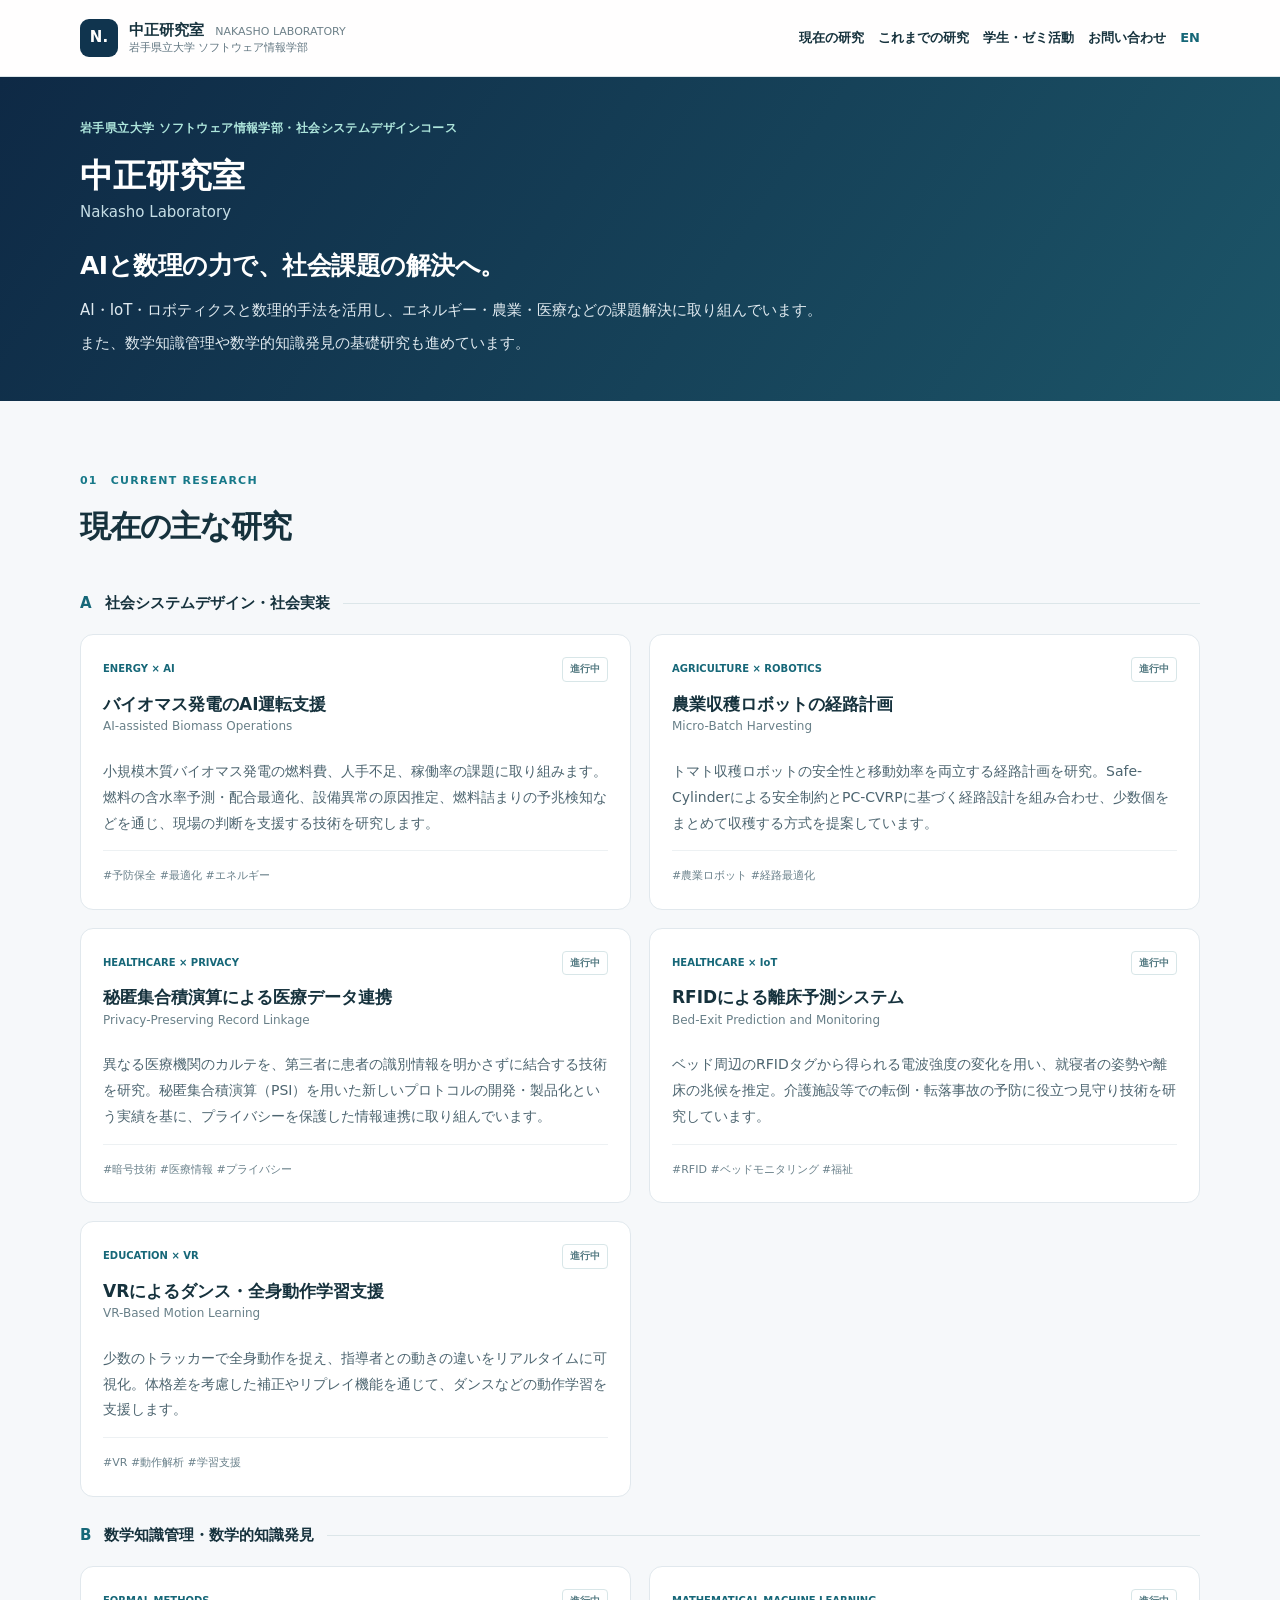
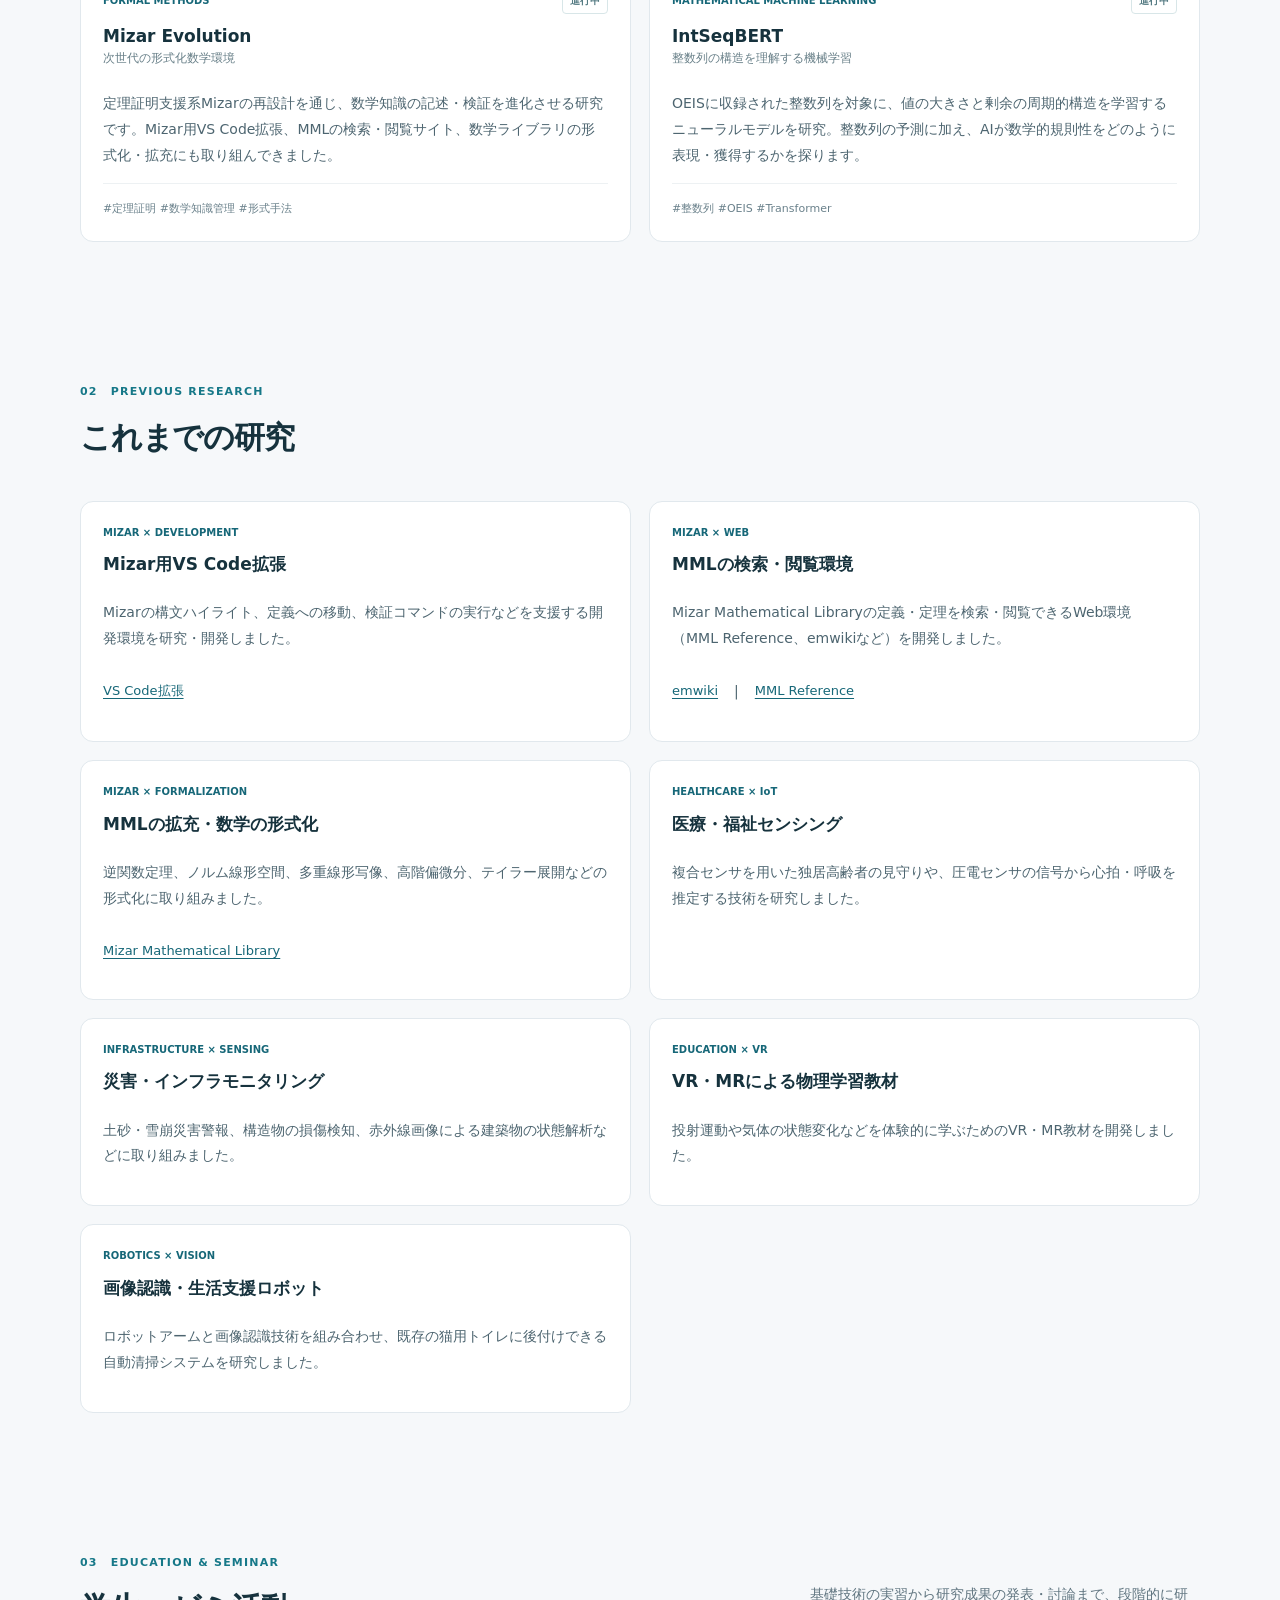
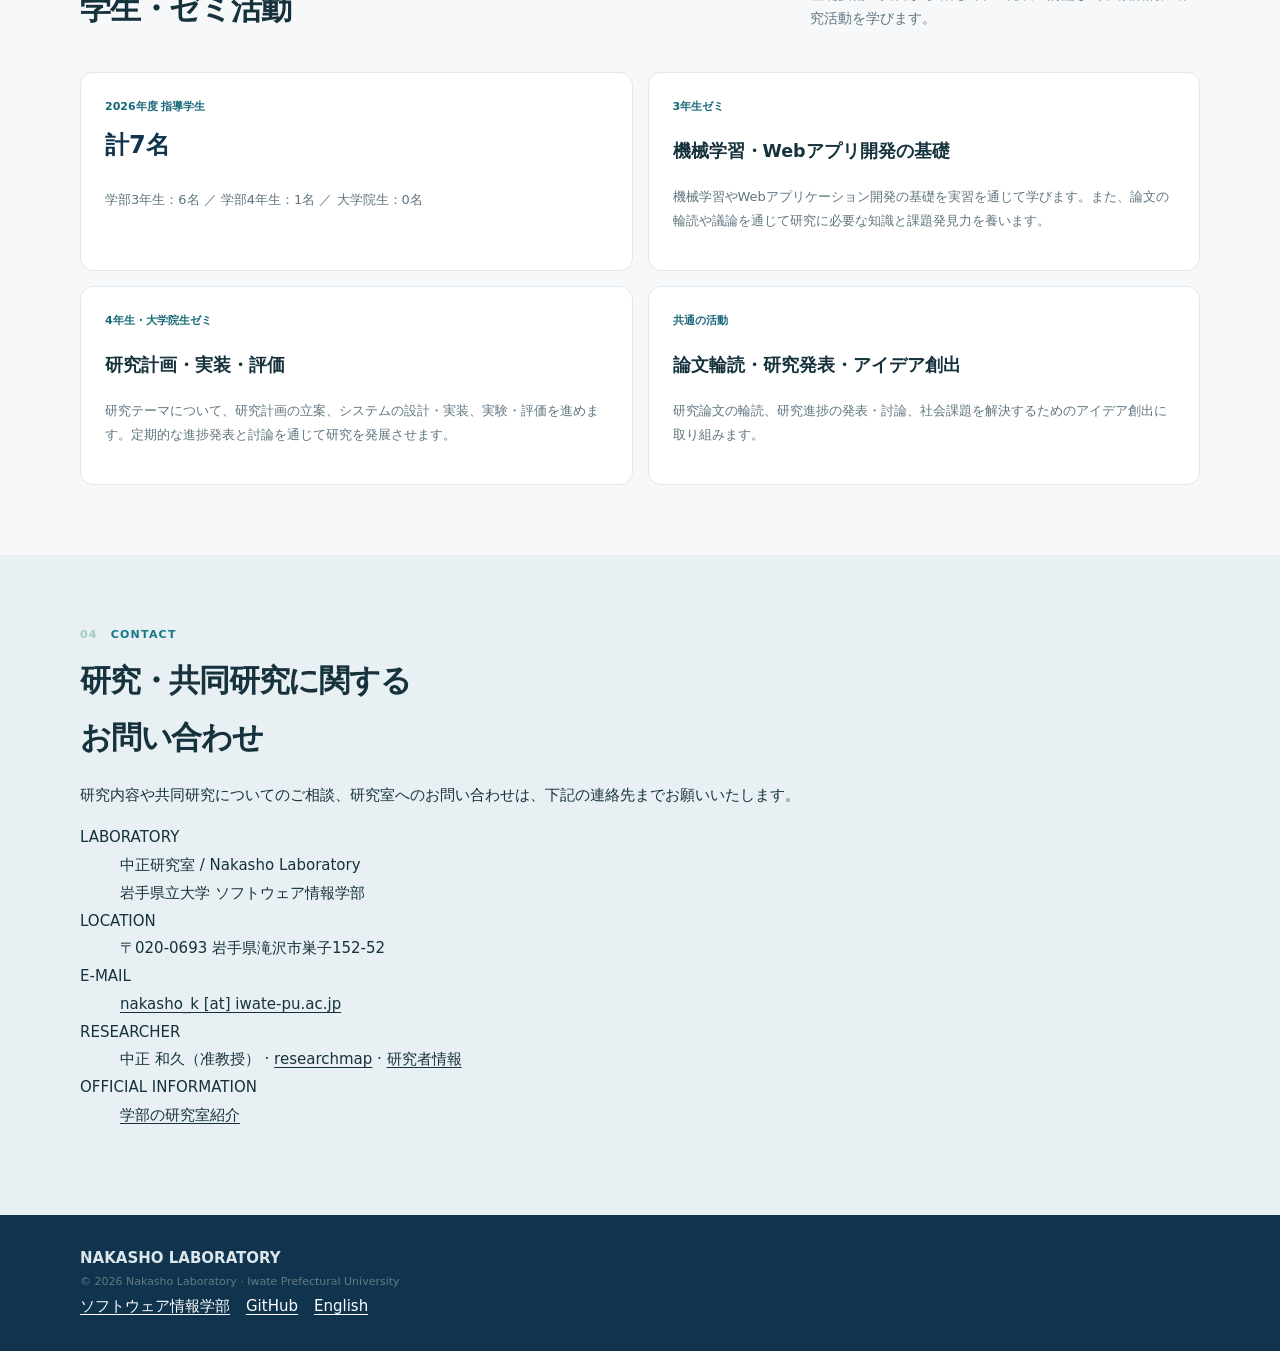
==== index.html @ d9ba516c "style: visibly separate emwiki and MML Reference links" ====
<!DOCTYPE html>

<html lang="ja">
<head>
<meta charset="utf-8"/>
<meta content="width=device-width, initial-scale=1" name="viewport"/>
<meta content="#173d3b" name="theme-color"/>
<meta content="中正研究室（岩手県立大学 社会システムデザインコース）。AI・IoT・ロボティクスと数理技術でエネルギー、農業、医療の社会課題に取り組み、数学知識管理・数学的知識発見も研究します。" name="description"/>
<title>中正研究室 | Nakasho Laboratory — 岩手県立大学</title>
<link href="assets/site.css" rel="stylesheet"/>
</head>
<body>
<a class="skip-link" href="#main">本文へ移動</a>
<header class="site-header">
<div class="container header-inner">
<a aria-label="中正研究室 トップページ" class="brand" href="#top">
<span class="brand-mark">N.</span>
<span class="brand-text"><strong>中正研究室 <span class="brand-en">NAKASHO LABORATORY</span></strong><small>岩手県立大学 ソフトウェア情報学部</small></span>
</a>
<nav aria-label="メインナビゲーション" class="nav"><a href="#research">現在の研究</a><a href="#history">これまでの研究</a><a href="#seminar">学生・ゼミ活動</a><a href="#contact">お問い合わせ</a><a class="lang" href="en/" lang="en">EN</a>
</nav>
<details class="mobile-menu">
<summary>メニュー ☰</summary>
<nav aria-label="モバイルナビゲーション" class="mobile-dropdown"><a href="#research">現在の研究</a><a href="#history">これまでの研究</a><a href="#seminar">学生・ゼミ活動</a><a href="#contact">お問い合わせ</a><a href="en/" lang="en">English</a></nav>
</details>
</div>
</header>
<main id="main">
<section aria-labelledby="hero-title" class="hero" id="top">
<div class="container hero-shell">
<div class="hero-copy">
<div class="kicker">岩手県立大学 ソフトウェア情報学部・社会システムデザインコース</div>
<h1 id="hero-title">中正研究室 <span class="hero-roman">Nakasho Laboratory</span></h1>
<h2 class="hero-mission">AIと数理の力で、社会課題の解決へ。</h2>
<p class="hero-lead"><span class="hero-sentence">AI・IoT・ロボティクスと数理的手法を活用し、エネルギー・農業・医療などの課題解決に取り組んでいます。</span><span class="hero-sentence">また、数学知識管理や数学的知識発見の基礎研究も進めています。</span></p>

</div>
</div>
<div class="hero-bottom"><div class="container hero-bottom-inner">
<div class="hero-bottom-item"><b>01</b><span>Energy &amp; Infrastructure</span></div>
<div class="hero-bottom-item"><b>02</b><span>Agriculture &amp; Robotics</span></div>
<div class="hero-bottom-item"><b>03</b><span>Healthcare &amp; Privacy</span></div>
</div></div>
</section>
<section aria-labelledby="research-title" class="section research-section" id="research">
<div class="container">
<div class="section-head"><div><div class="section-eyebrow"><span class="section-num">01</span> CURRENT RESEARCH</div><h2 class="section-title" id="research-title">現在の主な研究</h2></div></div>
<div class="research-group"><span class="label-prefix">A</span><strong>社会システムデザイン・社会実装</strong><span class="bar"></span></div><div class="project-grid is-applied"><article class="project-card"><div class="project-content"><div class="project-meta"><span class="project-tag">ENERGY × AI</span><span class="project-status">進行中</span></div><h3>バイオマス発電のAI運転支援<span class="en-title">AI-assisted Biomass Operations</span></h3><p>小規模木質バイオマス発電の燃料費、人手不足、稼働率の課題に取り組みます。燃料の含水率予測・配合最適化、設備異常の原因推定、燃料詰まりの予兆検知などを通じ、現場の判断を支援する技術を研究します。</p><div class="project-bottom"><span class="keywords">#予防保全 #最適化 #エネルギー</span></div></div></article><article class="project-card"><div class="project-content"><div class="project-meta"><span class="project-tag">AGRICULTURE × ROBOTICS</span><span class="project-status">進行中</span></div><h3>農業収穫ロボットの経路計画<span class="en-title">Micro-Batch Harvesting</span></h3><p>トマト収穫ロボットの安全性と移動効率を両立する経路計画を研究。Safe-Cylinderによる安全制約とPC-CVRPに基づく経路設計を組み合わせ、少数個をまとめて収穫する方式を提案しています。</p><div class="project-bottom"><span class="keywords">#農業ロボット #経路最適化</span></div></div></article><article class="project-card"><div class="project-content"><div class="project-meta"><span class="project-tag">HEALTHCARE × PRIVACY</span><span class="project-status">進行中</span></div><h3>秘匿集合積演算による医療データ連携<span class="en-title">Privacy-Preserving Record Linkage</span></h3><p>異なる医療機関のカルテを、第三者に患者の識別情報を明かさずに結合する技術を研究。秘匿集合積演算（PSI）を用いた新しいプロトコルの開発・製品化という実績を基に、プライバシーを保護した情報連携に取り組んでいます。</p><div class="project-bottom"><span class="keywords">#暗号技術 #医療情報 #プライバシー</span></div></div></article><article class="project-card"><div class="project-content"><div class="project-meta"><span class="project-tag">HEALTHCARE × IoT</span><span class="project-status">進行中</span></div><h3>RFIDによる離床予測システム<span class="en-title">Bed-Exit Prediction and Monitoring</span></h3><p>ベッド周辺のRFIDタグから得られる電波強度の変化を用い、就寝者の姿勢や離床の兆候を推定。介護施設等での転倒・転落事故の予防に役立つ見守り技術を研究しています。</p><div class="project-bottom"><span class="keywords">#RFID #ベッドモニタリング #福祉</span></div></div></article><article class="project-card"><div class="project-content"><div class="project-meta"><span class="project-tag">EDUCATION × VR</span><span class="project-status">進行中</span></div><h3>VRによるダンス・全身動作学習支援<span class="en-title">VR-Based Motion Learning</span></h3><p>少数のトラッカーで全身動作を捉え、指導者との動きの違いをリアルタイムに可視化。体格差を考慮した補正やリプレイ機能を通じて、ダンスなどの動作学習を支援します。</p><div class="project-bottom"><span class="keywords">#VR #動作解析 #学習支援</span></div></div></article></div><div class="research-group"><span class="label-prefix">B</span><strong>数学知識管理・数学的知識発見</strong><span class="bar"></span></div><div class="project-grid"><article class="project-card"><div class="project-content"><div class="project-meta"><span class="project-tag">FORMAL METHODS</span><span class="project-status">進行中</span></div><h3>Mizar Evolution<span class="en-title">次世代の形式化数学環境</span></h3><p>定理証明支援系Mizarの再設計を通じ、数学知識の記述・検証を進化させる研究です。Mizar用VS Code拡張、MMLの検索・閲覧サイト、数学ライブラリの形式化・拡充にも取り組んできました。</p><div class="project-bottom"><span class="keywords">#定理証明 #数学知識管理 #形式手法</span></div></div></article><article class="project-card"><div class="project-content"><div class="project-meta"><span class="project-tag">MATHEMATICAL MACHINE LEARNING</span><span class="project-status">進行中</span></div><h3>IntSeqBERT<span class="en-title">整数列の構造を理解する機械学習</span></h3><p>OEISに収録された整数列を対象に、値の大きさと剰余の周期的構造を学習するニューラルモデルを研究。整数列の予測に加え、AIが数学的規則性をどのように表現・獲得するかを探ります。</p><div class="project-bottom"><span class="keywords">#整数列 #OEIS #Transformer</span></div></div></article></div></div>
</section>
<section aria-labelledby="history-title" class="section" id="history">
<div class="container">
<div class="section-head"><div><div class="section-eyebrow"><span class="section-num">02</span> PREVIOUS RESEARCH</div><h2 class="section-title" id="history-title">これまでの研究</h2></div></div>
<div class="project-grid"><article class="project-card"><div class="project-content"><div class="project-meta"><span class="project-tag">MIZAR × DEVELOPMENT</span></div><h3>Mizar用VS Code拡張</h3><p>Mizarの構文ハイライト、定義への移動、検証コマンドの実行などを支援する開発環境を研究・開発しました。</p><p class="project-resources"><a href="https://marketplace.visualstudio.com/items?itemName=fpsbpkm.mizar-extension" target="_blank" rel="noopener noreferrer">VS Code拡張</a></p></div></article>
<article class="project-card"><div class="project-content"><div class="project-meta"><span class="project-tag">MIZAR × WEB</span></div><h3>MMLの検索・閲覧環境</h3><p>Mizar Mathematical Libraryの定義・定理を検索・閲覧できるWeb環境（MML Reference、emwikiなど）を開発しました。</p><p class="project-resources"><a href="https://em1.cs.shinshu-u.ac.jp/emwiki/release/" target="_blank" rel="noopener noreferrer">emwiki</a><span class="resource-separator" aria-hidden="true">|</span><a href="https://mimosa-project.github.io/mmlreference/current/" target="_blank" rel="noopener noreferrer">MML Reference</a></p></div></article>
<article class="project-card"><div class="project-content"><div class="project-meta"><span class="project-tag">MIZAR × FORMALIZATION</span></div><h3>MMLの拡充・数学の形式化</h3><p>逆関数定理、ノルム線形空間、多重線形写像、高階偏微分、テイラー展開などの形式化に取り組みました。</p><p class="project-resources"><a href="https://mizar.uwb.edu.pl/library/" target="_blank" rel="noopener noreferrer">Mizar Mathematical Library</a></p></div></article>
<article class="project-card"><div class="project-content"><div class="project-meta"><span class="project-tag">HEALTHCARE × IoT</span></div><h3>医療・福祉センシング</h3><p>複合センサを用いた独居高齢者の見守りや、圧電センサの信号から心拍・呼吸を推定する技術を研究しました。</p></div></article>
<article class="project-card"><div class="project-content"><div class="project-meta"><span class="project-tag">INFRASTRUCTURE × SENSING</span></div><h3>災害・インフラモニタリング</h3><p>土砂・雪崩災害警報、構造物の損傷検知、赤外線画像による建築物の状態解析などに取り組みました。</p></div></article>
<article class="project-card"><div class="project-content"><div class="project-meta"><span class="project-tag">EDUCATION × VR</span></div><h3>VR・MRによる物理学習教材</h3><p>投射運動や気体の状態変化などを体験的に学ぶためのVR・MR教材を開発しました。</p></div></article>
<article class="project-card"><div class="project-content"><div class="project-meta"><span class="project-tag">ROBOTICS × VISION</span></div><h3>画像認識・生活支援ロボット</h3><p>ロボットアームと画像認識技術を組み合わせ、既存の猫用トイレに後付けできる自動清掃システムを研究しました。</p></div></article></div>
</div></section>
<section aria-labelledby="seminar-title" class="section" id="seminar"><div class="container"><div class="section-head"><div><div class="section-eyebrow"><span class="section-num">03</span> EDUCATION &amp; SEMINAR</div><h2 class="section-title" id="seminar-title">学生・ゼミ活動</h2></div><p class="section-desc">基礎技術の実習から研究成果の発表・討論まで、段階的に研究活動を学びます。</p></div><div class="outcome-grid"><div class="outcome-card"><div class="outcome-label">2026年度 指導学生</div><div class="outcome-value outcome-text">計7名</div><p>学部3年生：6名 ／ 学部4年生：1名 ／ 大学院生：0名</p></div><div class="outcome-card"><div class="outcome-label">3年生ゼミ</div><h3>機械学習・Webアプリ開発の基礎</h3><p>機械学習やWebアプリケーション開発の基礎を実習を通じて学びます。また、論文の輪読や議論を通じて研究に必要な知識と課題発見力を養います。</p></div><div class="outcome-card"><div class="outcome-label">4年生・大学院生ゼミ</div><h3>研究計画・実装・評価</h3><p>研究テーマについて、研究計画の立案、システムの設計・実装、実験・評価を進めます。定期的な進捗発表と討論を通じて研究を発展させます。</p></div><div class="outcome-card"><div class="outcome-label">共通の活動</div><h3>論文輪読・研究発表・アイデア創出</h3><p>研究論文の輪読、研究進捗の発表・討論、社会課題を解決するためのアイデア創出に取り組みます。</p></div></div></div></section>
<section aria-labelledby="contact-title" class="section contact" id="contact">
<div class="container contact-inner"><div><div class="section-eyebrow"><span class="section-num" style="color:#a1cebc">04</span> CONTACT</div><h2 class="section-title" id="contact-title">研究・共同研究に関する<br/>お問い合わせ</h2><p>研究内容や共同研究についてのご相談、研究室へのお問い合わせは、下記の連絡先までお願いいたします。</p></div>
<dl class="contact-info"><dt>LABORATORY</dt><dd>中正研究室 / Nakasho Laboratory<br/>岩手県立大学 ソフトウェア情報学部</dd><dt>LOCATION</dt><dd>〒020-0693 岩手県滝沢市巣子152-52</dd><dt>E-MAIL</dt><dd><a href="mailto:nakasho_k@iwate-pu.ac.jp">nakasho_k [at] iwate-pu.ac.jp</a></dd><dt>RESEARCHER</dt><dd>中正 和久（准教授） · <a href="https://researchmap.jp/kazuhisa.nakasho" rel="noopener noreferrer" target="_blank">researchmap</a> · <a href="https://souran.iwate-pu.ac.jp/html/200000623_ja.html" rel="noopener noreferrer" target="_blank">研究者情報</a></dd><dt>OFFICIAL INFORMATION</dt><dd><a href="https://www.soft.iwate-pu.ac.jp/labo/%E4%B8%AD%E6%AD%A3%E7%A0%94%E7%A9%B6%E5%AE%A4%E3%80%80%E4%B8%AD%E6%AD%A3-%E5%92%8C%E4%B9%85%E3%80%80%E3%81%AA%E3%81%8B%E3%81%97%E3%82%87%E3%81%86%E3%80%80%E3%81%8B%E3%81%9A%E3%81%B2%E3%81%95/" rel="noopener noreferrer" target="_blank">学部の研究室紹介</a></dd></dl>
</div>
</section>
</main>
<footer><div class="container footer-inner"><div><div class="footer-brand">NAKASHO LABORATORY</div><div class="footer-note">© 2026 Nakasho Laboratory · Iwate Prefectural University</div></div><div class="footer-links"><a href="https://www.soft.iwate-pu.ac.jp/" rel="noopener noreferrer" target="_blank">ソフトウェア情報学部</a><a href="https://github.com/aabaa" rel="noopener noreferrer" target="_blank">GitHub</a><a href="en/" lang="en">English</a></div></div></footer>
</body>
</html>
---- assets/site.css ----
@charset "UTF-8";
:root{--ink:#16323d;--muted:#607580;--teal:#166778;--deep:#10344e;--line:#dce6e9;--paper:#f6f8fa;--white:#fff}*{box-sizing:border-box}html{scroll-behavior:smooth;scroll-padding-top:82px}body{margin:0;color:var(--ink);background:var(--paper);font:15px/1.85 system-ui,-apple-system,"Noto Sans JP","Hiragino Kaku Gothic ProN",sans-serif}a{color:inherit;text-decoration:none}a:hover{color:var(--teal)}a:focus-visible,summary:focus-visible{outline:3px solid #2db7ad;outline-offset:3px}.container{width:min(1120px,calc(100% - 40px));margin:auto}.skip-link{position:absolute;top:-90px;background:white;padding:10px;z-index:20}.skip-link:focus{top:0}.site-header{position:sticky;top:0;z-index:5;background:#fffefef5;border-bottom:1px solid var(--line);backdrop-filter:blur(12px)}.header-inner{min-height:76px;display:flex;align-items:center;justify-content:space-between;gap:20px}.brand{display:flex;gap:11px;align-items:center}.brand-mark{display:grid;place-items:center;width:38px;height:38px;background:var(--deep);border-radius:9px;color:white;font-weight:800}.brand-text strong{display:block;font-size:13px;letter-spacing:.07em}.brand-text small{display:block;font-size:10px;color:var(--muted)}.nav{display:flex;gap:15px;flex-wrap:wrap;font-size:12px;font-weight:650}.nav .lang{color:var(--teal)}.mobile-menu{display:none}.hero{background:linear-gradient(125deg,#0e2945,#1c5568);color:#fff}.hero-shell{display:grid;grid-template-columns:1.15fr 1fr;gap:35px;align-items:center;min-height:480px;padding-top:45px;padding-bottom:42px}.kicker{letter-spacing:.16em;text-transform:uppercase;color:#9de4d3;font-size:11px;font-weight:700}.hero h1{font-size:clamp(32px,4.5vw,58px);line-height:1.4;letter-spacing:-.045em;margin:20px 0}.hero h1 em{font-style:normal;color:#b2e7e2}.hero-lead{color:#e0eaf0;font-size:15px;max-width:620px}.hero-actions{display:flex;flex-wrap:wrap;gap:12px;margin:27px 0}.btn{padding:11px 17px;border-radius:8px;font-weight:700;font-size:12px}.btn.primary{background:white;color:#123e52}.btn.secondary{border:1px solid #9cb4c5;color:white}.hero-note{font-size:12px;color:#b8cbd5}.hero-art img{width:100%;height:auto;max-height:330px;object-fit:contain}.hero-art-caption{text-align:center;font-size:10px;letter-spacing:.17em;color:#bad4d6}.hero-bottom{border-top:1px solid #ffffff2d}.hero-bottom-inner{display:flex;gap:25px;flex-wrap:wrap;padding:17px 0}.hero-bottom-item{display:flex;gap:9px;font-size:11px;color:#e0e8eb}.hero-bottom-item b{color:#99e4d6}.section{padding:70px 0}.section-head{display:flex;justify-content:space-between;gap:24px;align-items:end;margin-bottom:27px}.section-eyebrow,.achievement-eyebrow{font-size:11px;font-weight:700;color:#167888;letter-spacing:.11em}.section-num{margin-right:8px}.section-title{font-size:clamp(25px,3vw,36px);letter-spacing:-.04em;margin:7px 0}.section-desc{font-size:13px;color:var(--muted);max-width:390px}.research-group{display:flex;align-items:center;gap:13px;margin:25px 0 17px}.research-group .label-prefix{color:var(--teal);font-weight:800}.research-group .bar{height:1px;background:var(--line);flex:1}.project-grid{display:grid;grid-template-columns:repeat(2,minmax(0,1fr));gap:18px}.project-card,.prior-card,.outcome-card,.mizar-output-card,.pub,.profile{background:#fff;border:1px solid #e1e8ed;border-radius:13px;overflow:hidden}.project-art{background:#e9f2f2;min-height:165px;display:grid;place-items:center}.project-art img{width:100%;height:178px;object-fit:cover}.project-content{padding:20px}.project-meta{display:flex;gap:10px;align-items:center;justify-content:space-between;font-size:10px;font-weight:800;color:var(--teal)}.project-status{color:#557b83;border:1px solid #d8e6e8;padding:2px 7px;border-radius:4px}.project-card h3{font-size:18px;margin:9px 0}.en-title{display:block;color:#698089;font-size:11px;font-weight:500}.project-card p{font-size:13px;color:#4d6570}.project-bottom{display:flex;justify-content:space-between;flex-wrap:wrap;gap:12px;align-items:center;border-top:1px solid #edf1f3;padding-top:15px;margin-top:18px}.keywords{font-size:11px;color:#6a818b}.project-link{color:var(--teal);font-size:11px;font-weight:750}.results{background:#ecf2f4}.outcome-grid,.mizar-output-grid,.prior-grid{display:grid;grid-template-columns:repeat(2,minmax(0,1fr));gap:15px}.outcome-card{padding:24px}.outcome-label,.mizar-output-index{font-size:11px;color:var(--teal);font-weight:750}.outcome-value{font-size:50px;font-weight:800;color:var(--deep);line-height:1.4}.outcome-value span{font-size:26px}.outcome-value.outcome-text{font-size:24px;padding:12px 0}.outcome-card p{color:var(--muted);font-size:13px}.mizar-achievements{margin-top:30px}.achievement-head h3{font-size:23px;margin:8px 0}.achievement-head p{font-size:13px;color:var(--muted)}.mizar-output-card{padding:20px}.mizar-output-card h4{margin:8px 0;font-size:16px}.mizar-output-card p{font-size:13px;color:var(--muted)}.mizar-output-links{display:flex;gap:14px;font-size:12px;color:var(--teal);flex-wrap:wrap}.pub-list{display:grid;gap:8px;margin-top:25px}.pub{padding:14px 19px;display:flex;gap:14px;align-items:center}.pub-year{font-size:12px;color:var(--teal);font-weight:800}.pub-title{font-size:13px;font-weight:700}.pub-venue{font-size:12px;color:var(--muted)}.pub-arrow{margin-left:auto}.prior-grid{grid-template-columns:repeat(3,minmax(0,1fr))}.prior-card{padding:20px}.prior-card h3{margin:6px 0;font-size:15px}.prior-card p{font-size:12px;color:var(--muted)}.profile{padding:23px}.profile-role{color:var(--teal);font-size:12px}.profile-symbol{font-size:32px}.profile-links{display:flex;flex-wrap:wrap;gap:14px;color:var(--teal);font-size:12px}.contact{background:#e8f0f3}.footer-brand{font-weight:800}.footer-links{display:flex;gap:16px;flex-wrap:wrap}.footer-note{color:#647981;font-size:11px}.inline-note{font-size:12px;color:var(--muted)}footer{background:var(--deep);color:#dbe7ec;padding:30px 0}footer a{color:#fff}
@media(max-width:900px){.nav{display:none}.mobile-menu{display:block;position:relative}.mobile-menu summary{cursor:pointer;font-size:13px}.mobile-dropdown{position:absolute;right:0;top:31px;background:white;color:var(--ink);border:1px solid var(--line);border-radius:10px;padding:15px;width:min(300px,85vw);box-shadow:0 12px 30px #0b273522}.mobile-dropdown a{display:block;padding:7px}.hero-shell{grid-template-columns:1fr}.hero-art{display:none}.section-head{display:block}.section-desc{max-width:none}.prior-grid{grid-template-columns:repeat(2,minmax(0,1fr))}}
@media(max-width:600px){.container{width:min(100% - 30px,1120px)}.hero-shell{min-height:0;padding-top:42px;padding-bottom:42px}.hero h1{font-size:31px}.hero-lead{font-size:13px}.hero-bottom-inner{gap:10px}.hero-bottom-item{font-size:10px}.section{padding:42px 0}.project-grid,.outcome-grid,.mizar-output-grid,.prior-grid{grid-template-columns:1fr}.project-art img{height:155px}.project-content{padding:17px}.outcome-value{font-size:39px}.pub{flex-wrap:wrap}}

/* Deliberately restrained, text-first design. No decorative project illustrations. */
.hero-shell{grid-template-columns:minmax(0,1fr);min-height:350px;max-width:1120px}.hero-copy{max-width:760px}.project-card{display:flex;flex-direction:column}.project-content{height:100%;display:flex;flex-direction:column}.project-bottom{margin-top:auto}.project-art,.hero-art{display:none!important}

/* Lab identity first, restrained title design inspired by peer lab sites. */
.brand-en{font-size:10px;font-weight:500;letter-spacing:.02em;color:#6d8089;margin-left:7px}.hero h1{font-size:clamp(38px,5vw,64px);line-height:1.25;margin:20px 0 14px}.hero-roman{display:block;font-size:clamp(15px,1.7vw,22px);letter-spacing:.02em;font-weight:450;color:#c6dee6;margin-top:8px}.hero-mission{font-size:clamp(19px,2.35vw,29px);line-height:1.5;font-weight:650;margin:22px 0 12px;color:#fff}.hero-lead{margin-top:10px}.hero-note{margin-top:24px}.hero-shell{min-height:360px;padding-top:58px;padding-bottom:55px}@media(max-width:600px){.brand-en{display:block;margin-left:0;font-size:9px}.hero h1{font-size:38px}.hero-mission{font-size:21px}.hero-shell{padding-top:42px;padding-bottom:40px}}

/* Typography normalization — desktop and mobile, October 2026. */
.brand-text strong{font-size:15px;letter-spacing:0;line-height:1.35}.brand-text small{font-size:11px;line-height:1.45}.brand-en{font-size:11px;font-weight:450;letter-spacing:0;margin-left:6px}.brand-mark{flex-shrink:0}.nav{font-size:13px;gap:clamp(10px,1.1vw,17px)}
.hero-shell{display:block;min-height:0;padding-top:clamp(43px,5vw,67px);padding-bottom:clamp(42px,5vw,65px)}.hero-copy{max-width:850px}.kicker{font-size:12px;line-height:1.6;letter-spacing:.035em;text-transform:none}.hero h1{font-size:clamp(36px,3.7vw,48px);font-weight:750;line-height:1.3;letter-spacing:-.025em;margin:21px 0 0}.hero-roman{font-size:clamp(17px,1.7vw,20px);font-weight:450;margin-top:3px;letter-spacing:0;line-height:1.4}.hero-mission{font-size:clamp(21px,2.1vw,26px);font-weight:650;line-height:1.55;letter-spacing:-.02em;margin:28px 0 11px;text-wrap:pretty}.hero-lead{font-size:15px;line-height:1.95;max-width:43em;margin:0;overflow-wrap:normal;line-break:strict;word-break:normal}.hero-note{font-size:12px;margin-top:17px}.hero-bottom-item{font-size:12px}
.section-title{font-size:clamp(25px,2.65vw,31px)}.project-card h3{font-size:17px;line-height:1.55}.project-card p{font-size:14px;line-height:1.85}.en-title{font-size:12px}.section-desc{font-size:14px;line-height:1.75}.project-content{padding:22px}
@media(max-width:1000px){.nav{display:none}.mobile-menu{display:block;position:relative}.mobile-dropdown{position:absolute;right:0;top:31px;background:white;color:var(--ink);border:1px solid var(--line);border-radius:10px;padding:15px;width:min(300px,85vw);box-shadow:0 12px 30px #0b273522}.mobile-dropdown a{display:block;padding:7px}}
@media(max-width:600px){.hero h1{font-size:35px}.hero-roman{font-size:17px}.hero-mission{font-size:21px;margin-top:23px}.hero-lead{font-size:14px}.brand-text strong{font-size:14px}.brand-en{display:block;margin:1px 0 0;font-size:10px}.project-content{padding:18px}.hero-shell{padding-top:39px;padding-bottom:41px}}

/* Restore original navy/teal palette; keep lab name modest and legible. */
.hero{background:linear-gradient(125deg,#0e2945,#1c5568);color:#fff}
.hero-shell{padding-top:42px;padding-bottom:43px}
.hero h1{font-size:clamp(28px,2.6vw,34px);font-weight:650;letter-spacing:0;line-height:1.38;margin:15px 0 0;color:#fff}
.hero-roman{font-size:15px;line-height:1.5;font-weight:400;color:#c6dee6;margin-top:2px}
.hero-mission{font-size:clamp(20px,2vw,25px);font-weight:600;line-height:1.6;color:#fff;margin:22px 0 10px}
.kicker{color:#aee6dc;font-size:12px}
.hero-lead{color:#e0eaf0;max-width:44em;font-size:15px}
.hero-note{color:#b8cbd5}
.hero-bottom{display:none}
@media(max-width:600px){.hero h1{font-size:29px}.hero-mission{font-size:20px}.hero-shell{padding-top:37px;padding-bottom:40px}.hero-lead{font-size:14px}}

/* Ordinary text links; no decorative external-link arrows. */
.project-link,.mizar-output-links a,.profile-links a,.footer-links a,.inline-note a,.contact-info a,.pub-title{ text-decoration:underline; text-underline-offset:3px; text-decoration-thickness:1px; }
.project-link:hover,.mizar-output-links a:hover,.profile-links a:hover,.footer-links a:hover,.inline-note a:hover,.contact-info a:hover,.pub:hover .pub-title{ text-decoration-thickness:2px; }
.pub-arrow{display:none}

/* Hero copy: sentence-level breaks on desktop; natural wrapping on narrower viewports. */
.hero-copy{max-width:1000px}
.hero-lead{max-width:100%;line-height:1.9}
.hero-sentence{display:block}
.hero-sentence + .hero-sentence{margin-top:0.35em}
@media(max-width:900px){.hero-copy{max-width:100%}}

/* Links to actual research software and resources, without decorative arrows. */
.project-resources{display:flex;flex-wrap:wrap;gap:5px 16px;margin-top:13px}
.project-resources a{color:var(--teal);text-decoration:underline;text-underline-offset:3px;text-decoration-thickness:1px;font-size:13px}
.project-resources a:hover{text-decoration-thickness:2px}
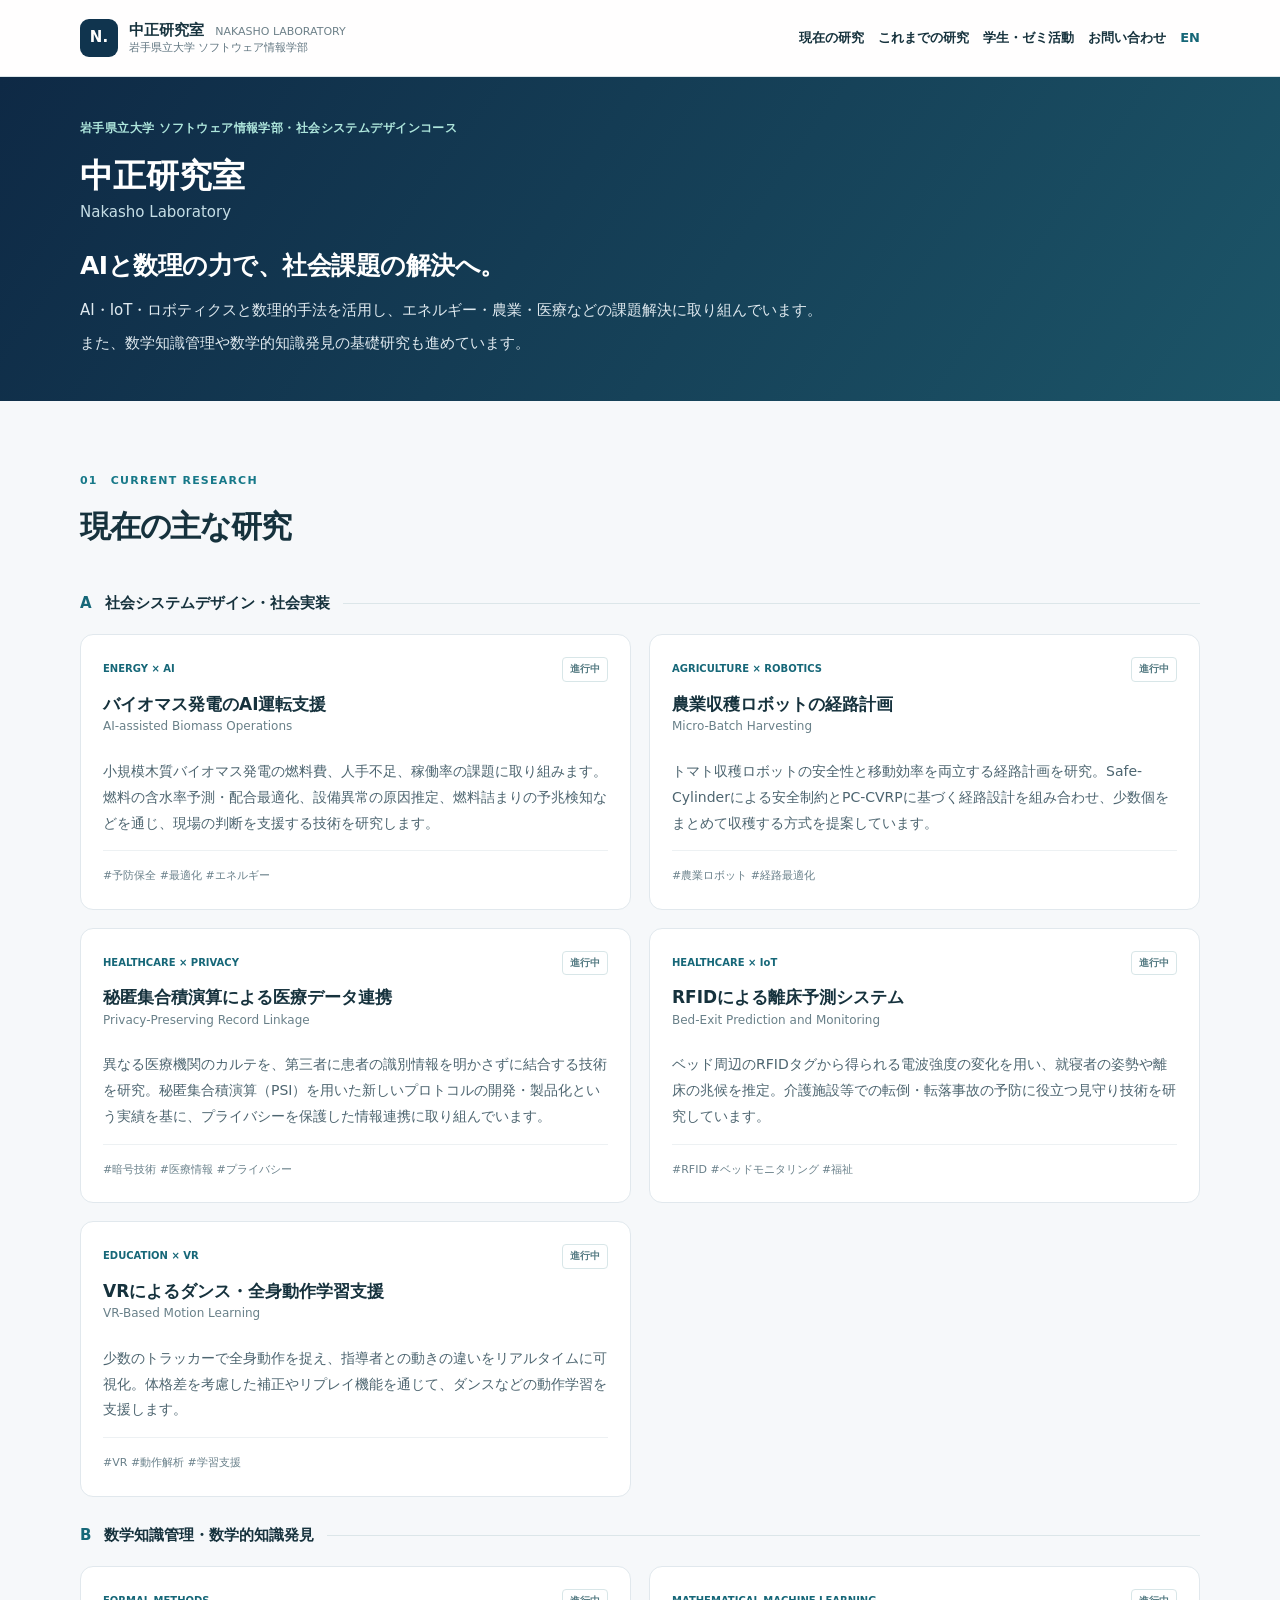
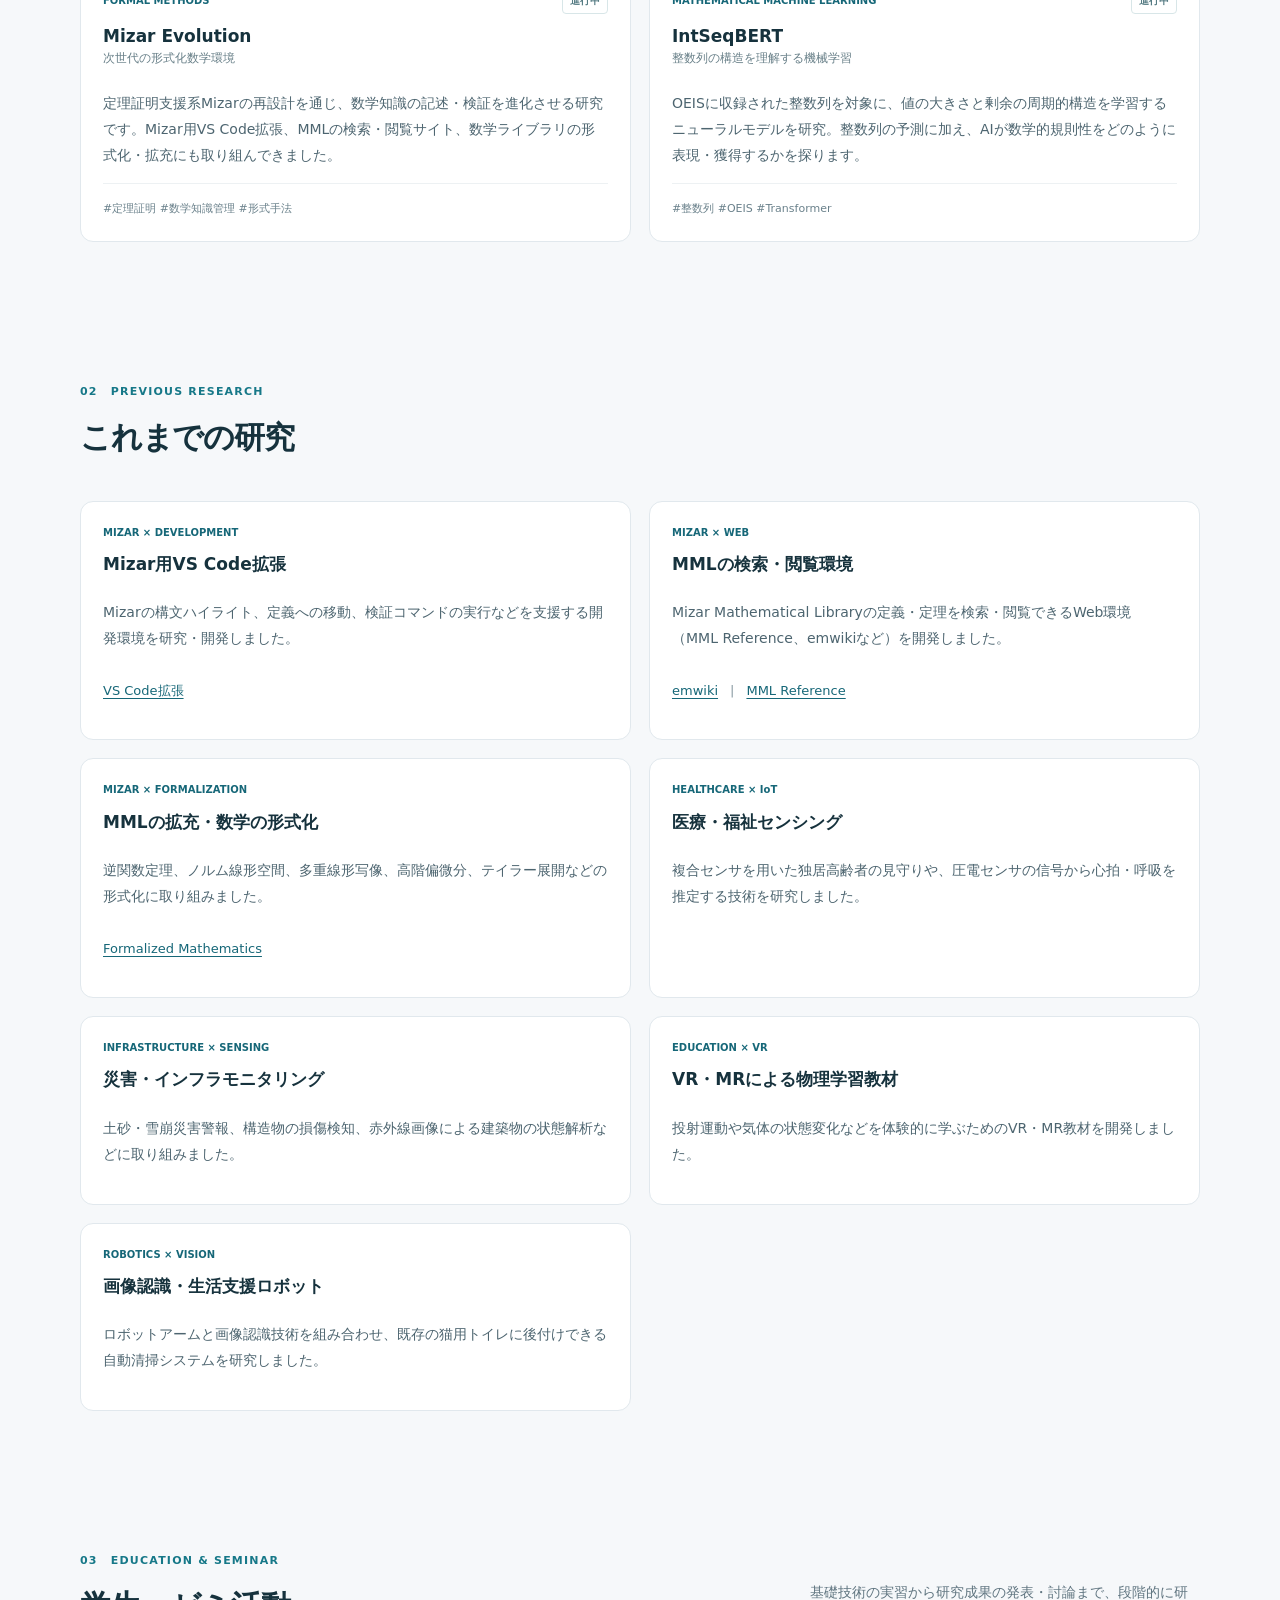
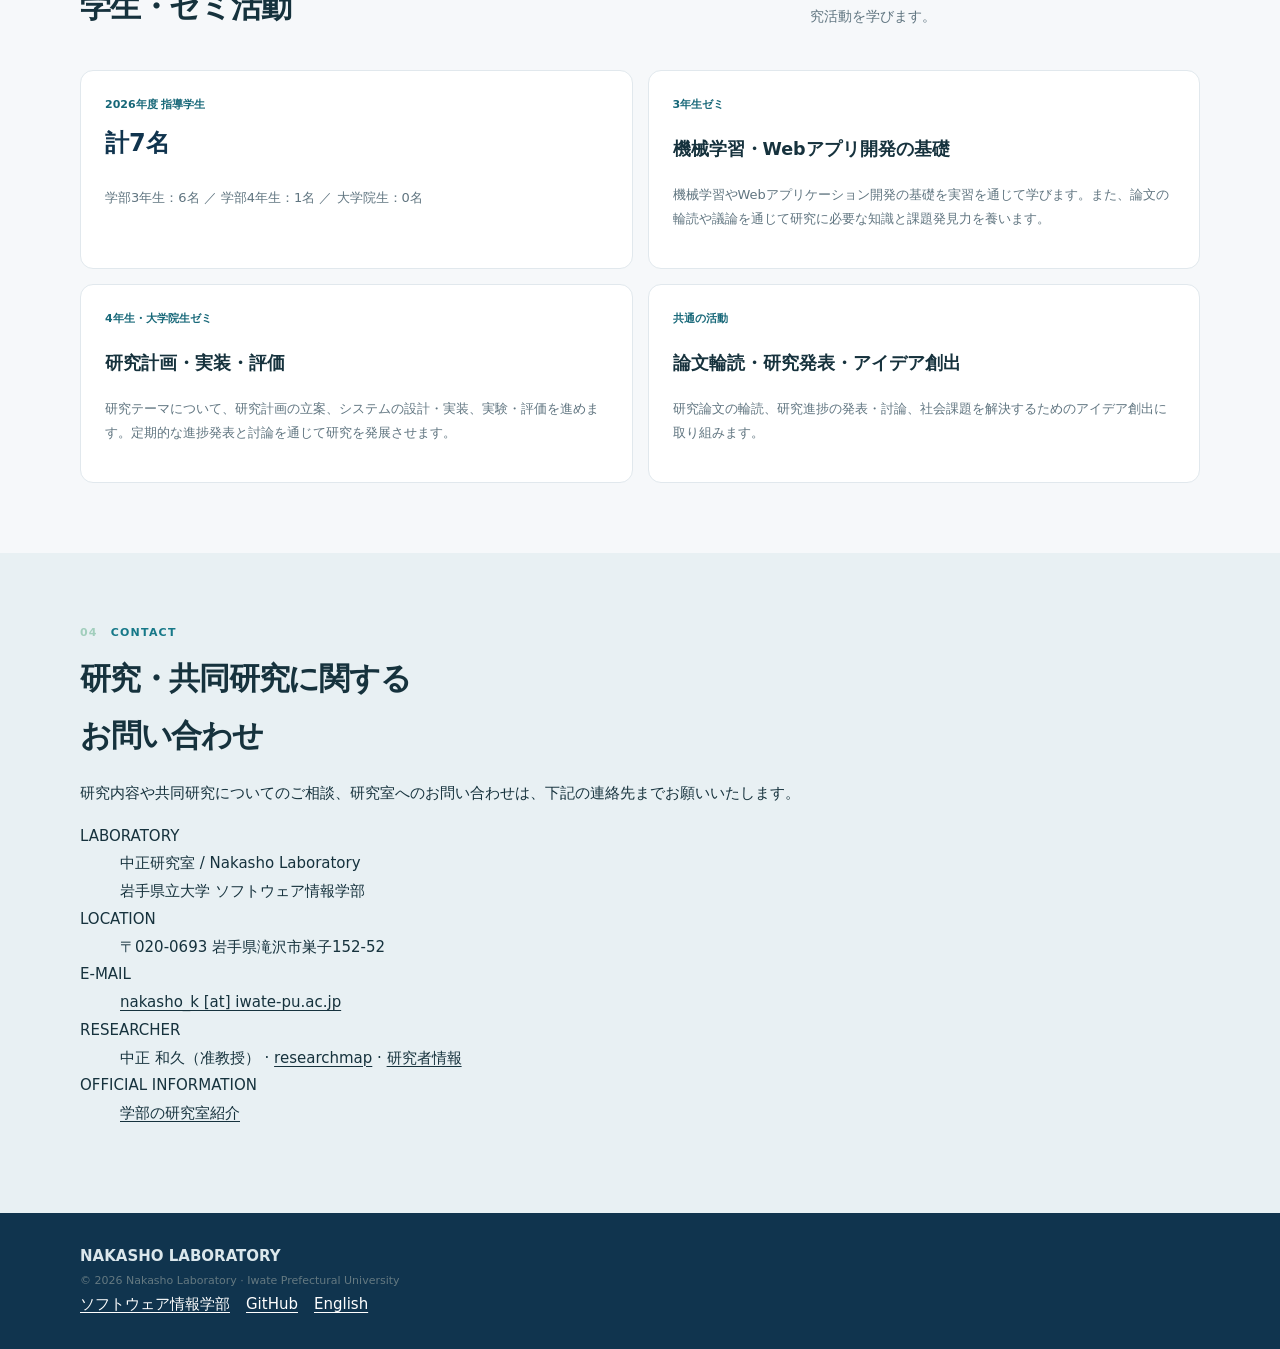
==== commit 9c3ff875: "links: point MML formalization output to Formalized Mathematics" ====
--- a/index.html
+++ b/index.html
@@ -52,7 +52,7 @@
 <div class="section-head"><div><div class="section-eyebrow"><span class="section-num">02</span> PREVIOUS RESEARCH</div><h2 class="section-title" id="history-title">これまでの研究</h2></div></div>
 <div class="project-grid"><article class="project-card"><div class="project-content"><div class="project-meta"><span class="project-tag">MIZAR × DEVELOPMENT</span></div><h3>Mizar用VS Code拡張</h3><p>Mizarの構文ハイライト、定義への移動、検証コマンドの実行などを支援する開発環境を研究・開発しました。</p><p class="project-resources"><a href="https://marketplace.visualstudio.com/items?itemName=fpsbpkm.mizar-extension" target="_blank" rel="noopener noreferrer">VS Code拡張</a></p></div></article>
 <article class="project-card"><div class="project-content"><div class="project-meta"><span class="project-tag">MIZAR × WEB</span></div><h3>MMLの検索・閲覧環境</h3><p>Mizar Mathematical Libraryの定義・定理を検索・閲覧できるWeb環境（MML Reference、emwikiなど）を開発しました。</p><p class="project-resources"><a href="https://em1.cs.shinshu-u.ac.jp/emwiki/release/" target="_blank" rel="noopener noreferrer">emwiki</a><span class="resource-separator" aria-hidden="true">|</span><a href="https://mimosa-project.github.io/mmlreference/current/" target="_blank" rel="noopener noreferrer">MML Reference</a></p></div></article>
-<article class="project-card"><div class="project-content"><div class="project-meta"><span class="project-tag">MIZAR × FORMALIZATION</span></div><h3>MMLの拡充・数学の形式化</h3><p>逆関数定理、ノルム線形空間、多重線形写像、高階偏微分、テイラー展開などの形式化に取り組みました。</p><p class="project-resources"><a href="https://mizar.uwb.edu.pl/library/" target="_blank" rel="noopener noreferrer">Mizar Mathematical Library</a></p></div></article>
+<article class="project-card"><div class="project-content"><div class="project-meta"><span class="project-tag">MIZAR × FORMALIZATION</span></div><h3>MMLの拡充・数学の形式化</h3><p>逆関数定理、ノルム線形空間、多重線形写像、高階偏微分、テイラー展開などの形式化に取り組みました。</p><p class="project-resources"><a href="https://fm.mizar.org/" target="_blank" rel="noopener noreferrer">Formalized Mathematics</a></p></div></article>
 <article class="project-card"><div class="project-content"><div class="project-meta"><span class="project-tag">HEALTHCARE × IoT</span></div><h3>医療・福祉センシング</h3><p>複合センサを用いた独居高齢者の見守りや、圧電センサの信号から心拍・呼吸を推定する技術を研究しました。</p></div></article>
 <article class="project-card"><div class="project-content"><div class="project-meta"><span class="project-tag">INFRASTRUCTURE × SENSING</span></div><h3>災害・インフラモニタリング</h3><p>土砂・雪崩災害警報、構造物の損傷検知、赤外線画像による建築物の状態解析などに取り組みました。</p></div></article>
 <article class="project-card"><div class="project-content"><div class="project-meta"><span class="project-tag">EDUCATION × VR</span></div><h3>VR・MRによる物理学習教材</h3><p>投射運動や気体の状態変化などを体験的に学ぶためのVR・MR教材を開発しました。</p></div></article>
--- a/assets/site.css
+++ b/assets/site.css
@@ -44,3 +44,7 @@
 .project-resources{display:flex;flex-wrap:wrap;gap:5px 16px;margin-top:13px}
 .project-resources a{color:var(--teal);text-decoration:underline;text-underline-offset:3px;text-decoration-thickness:1px;font-size:13px}
 .project-resources a:hover{text-decoration-thickness:2px}
+
+/* Visible separator between adjacent resource links. */
+.project-resources{align-items:baseline;column-gap:12px;row-gap:5px}
+.resource-separator{color:#8798a0;font-size:13px;flex:0 0 auto}
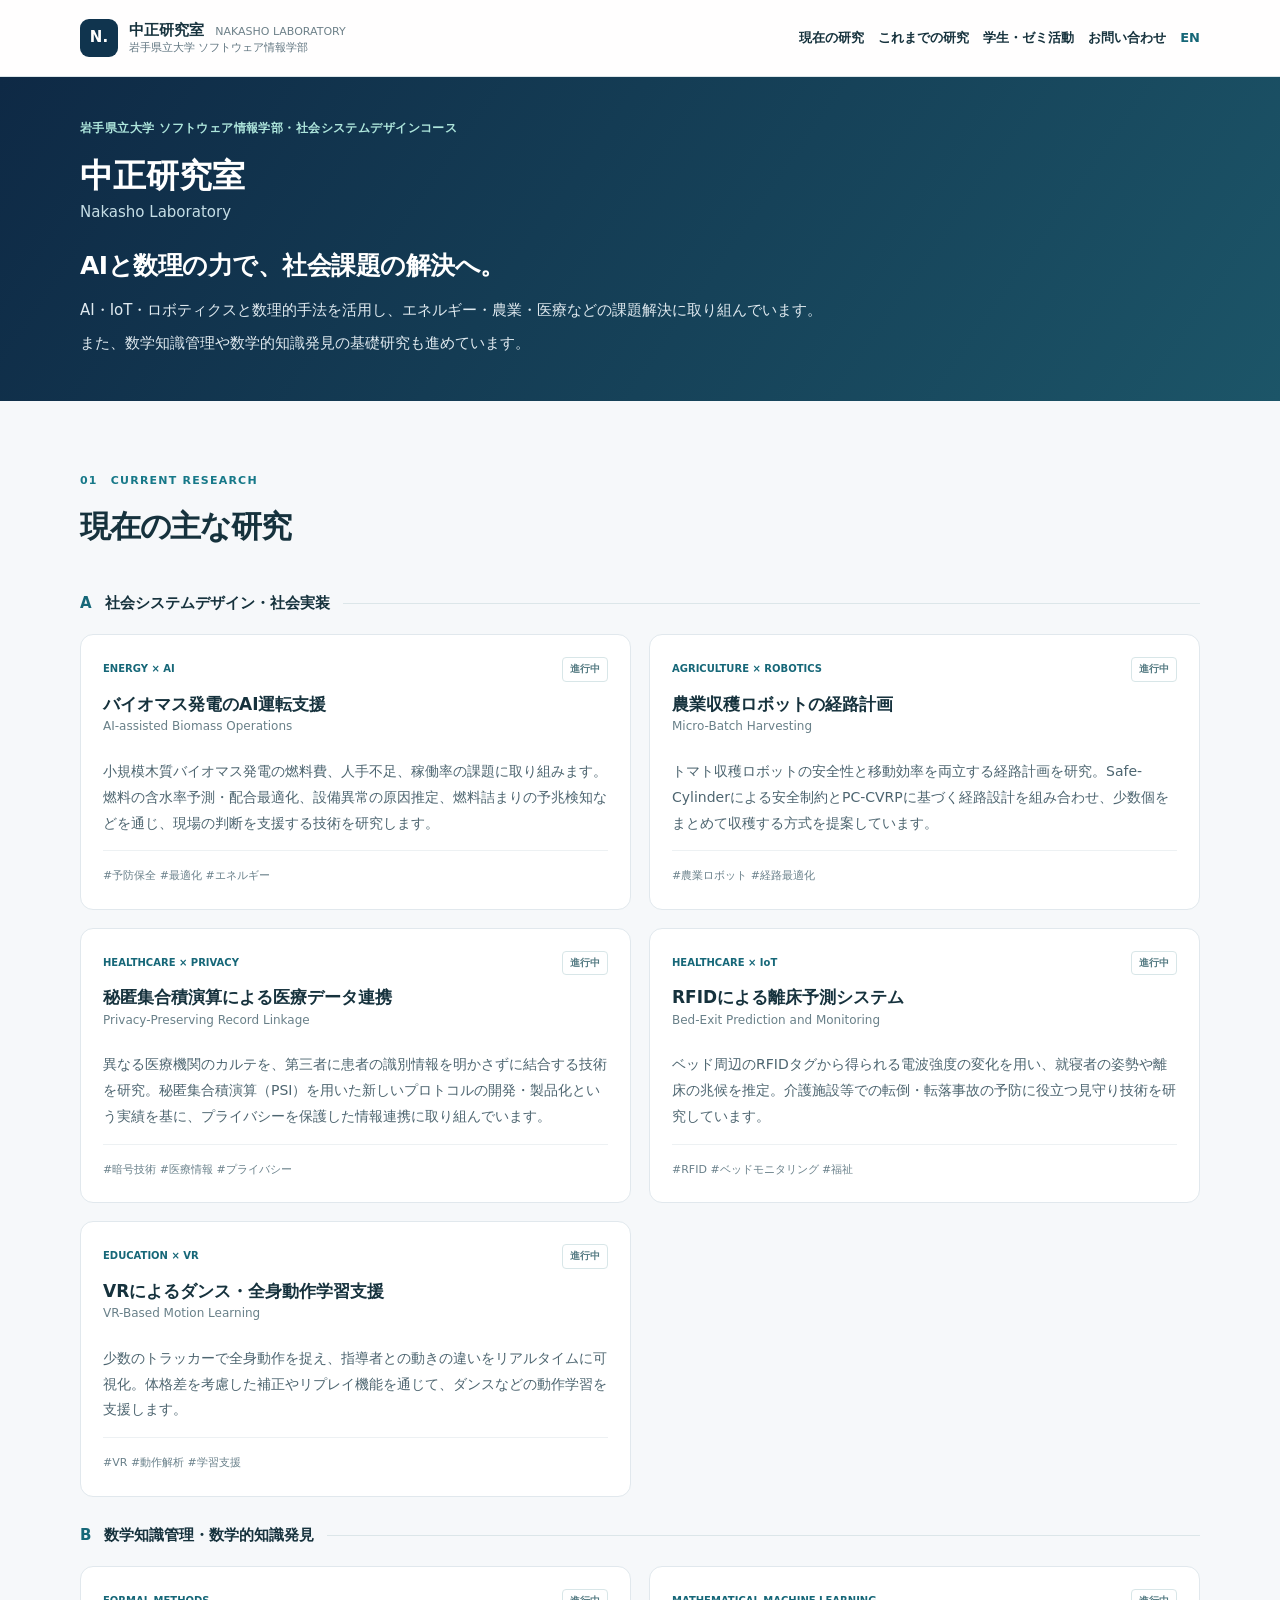
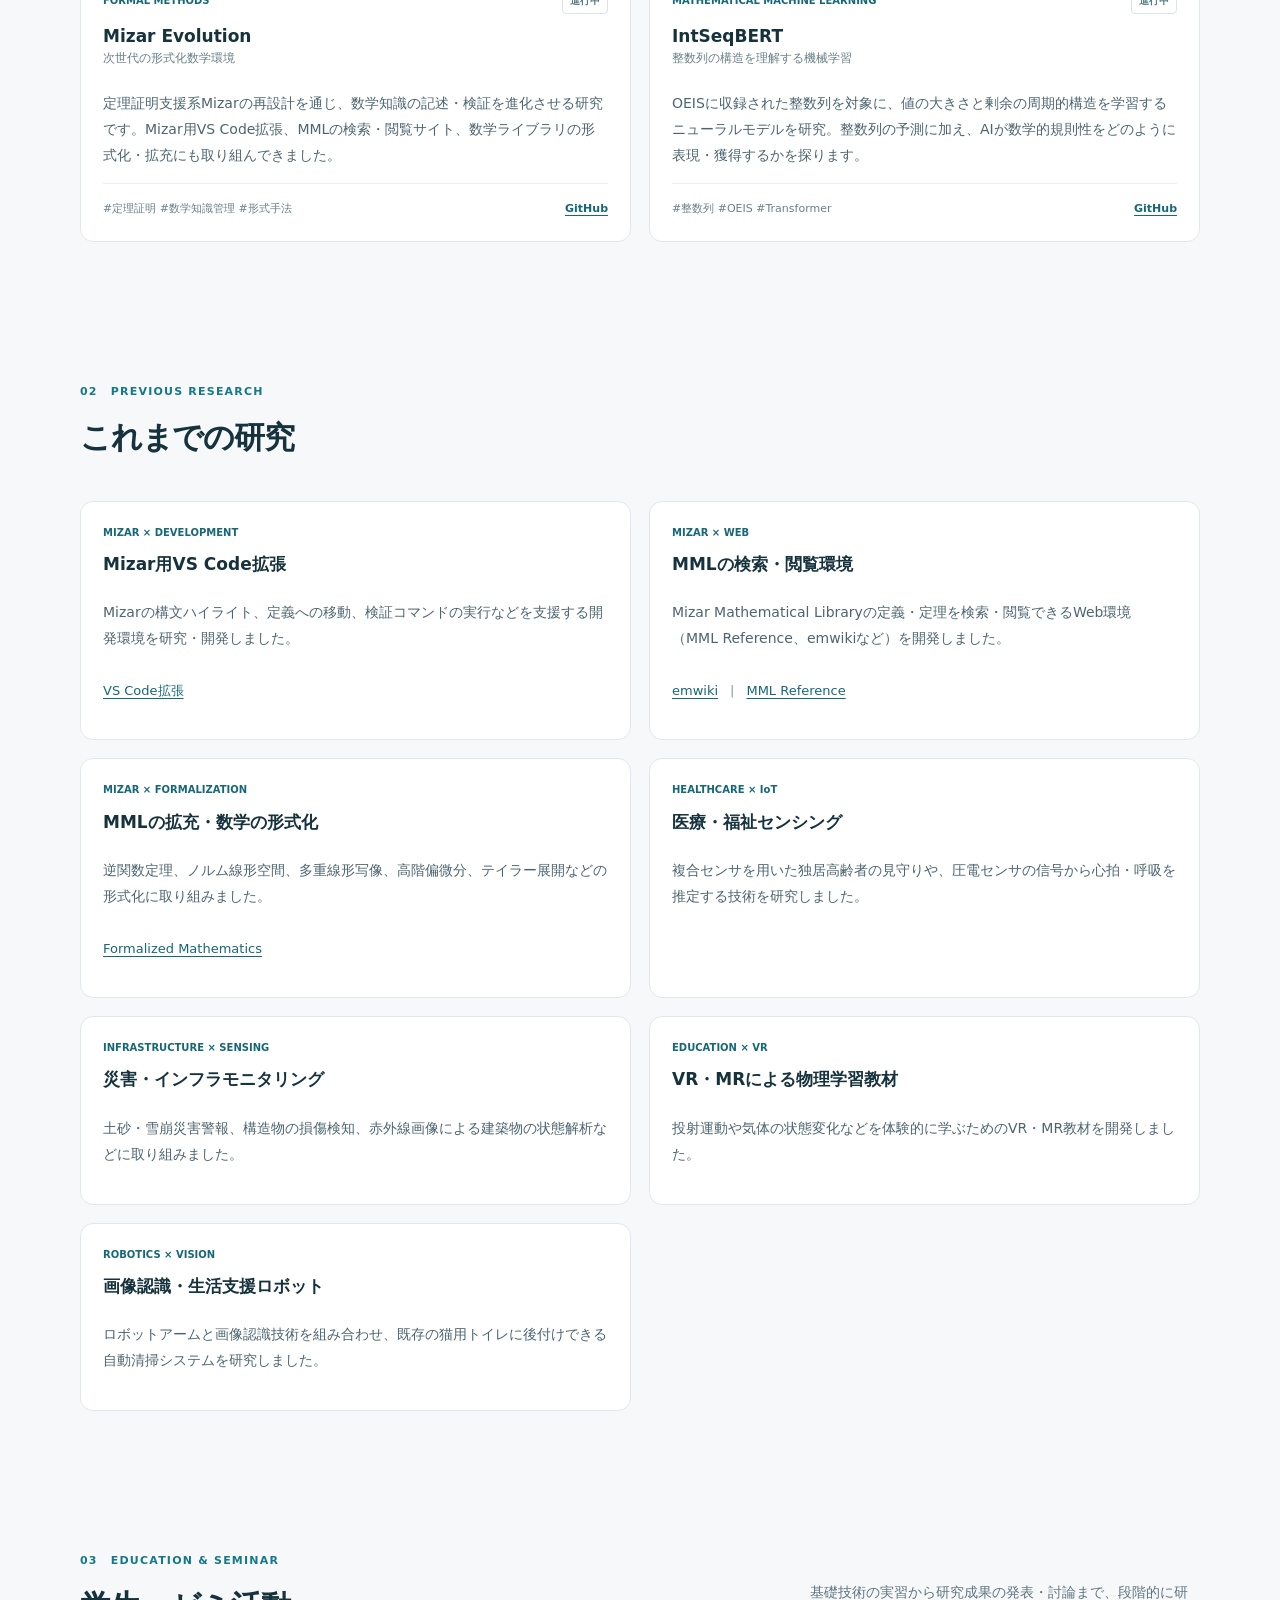
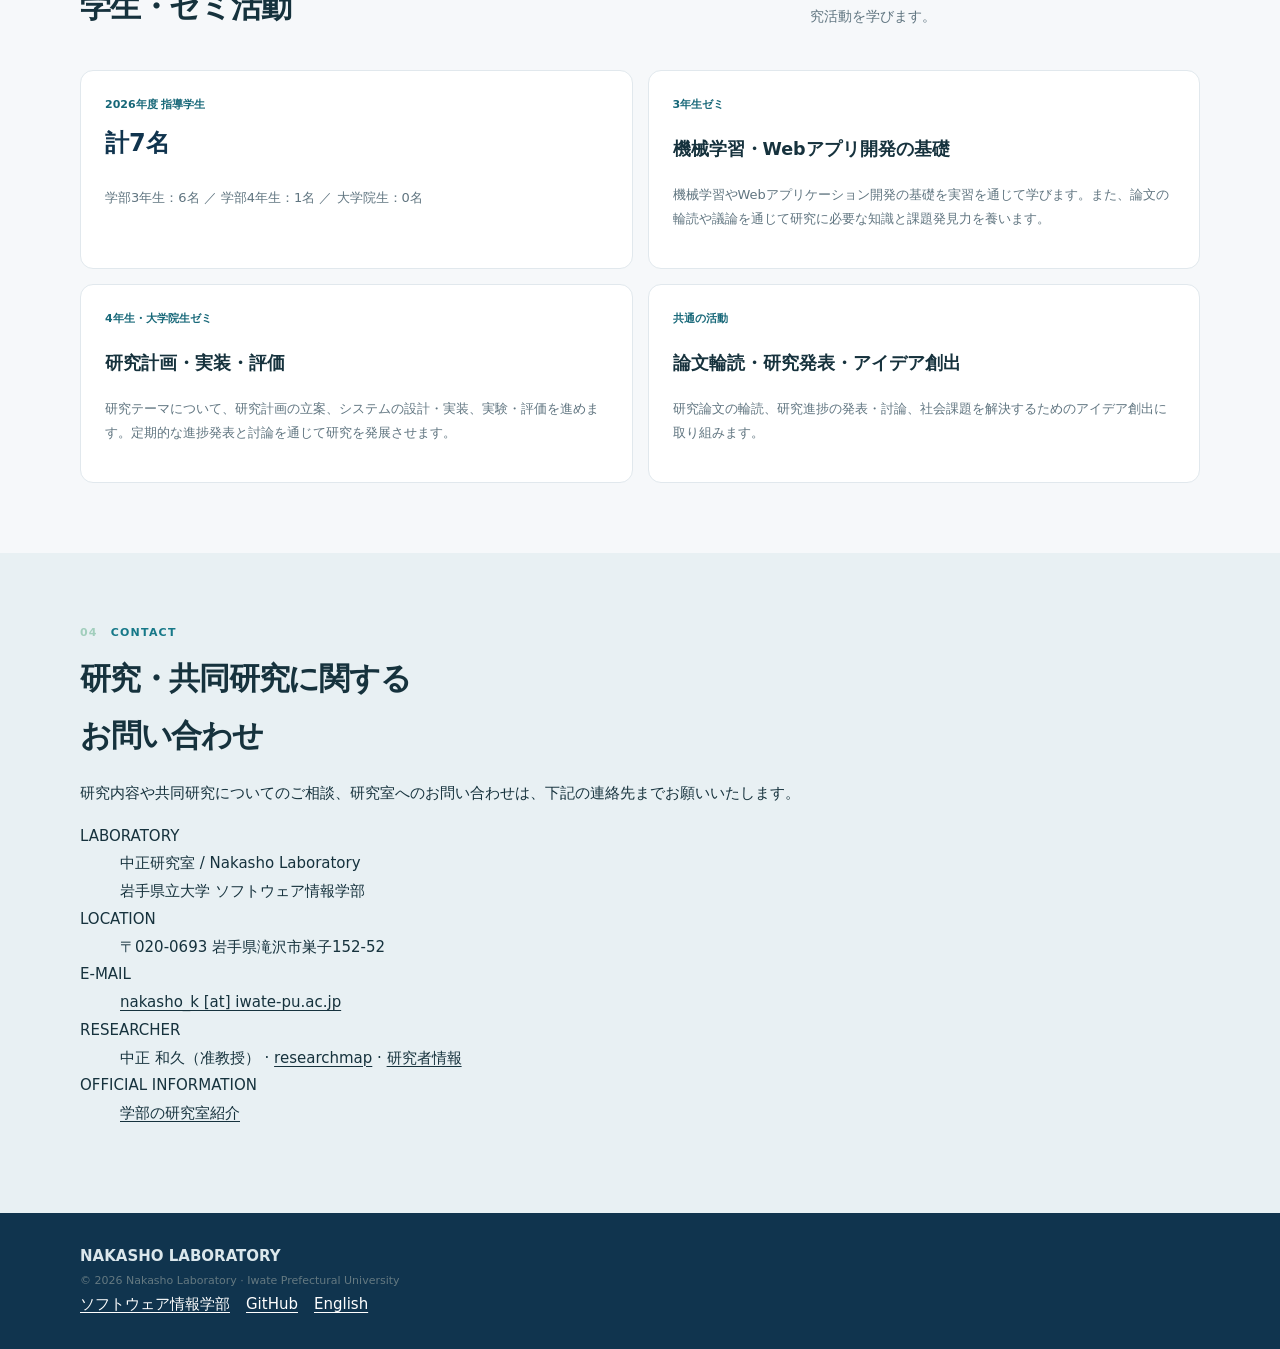
==== commit a0730aab: "links: add GitHub repositories for Mizar Evolution and IntSeqBERT" ====
--- a/index.html
+++ b/index.html
@@ -45,7 +45,7 @@
 <section aria-labelledby="research-title" class="section research-section" id="research">
 <div class="container">
 <div class="section-head"><div><div class="section-eyebrow"><span class="section-num">01</span> CURRENT RESEARCH</div><h2 class="section-title" id="research-title">現在の主な研究</h2></div></div>
-<div class="research-group"><span class="label-prefix">A</span><strong>社会システムデザイン・社会実装</strong><span class="bar"></span></div><div class="project-grid is-applied"><article class="project-card"><div class="project-content"><div class="project-meta"><span class="project-tag">ENERGY × AI</span><span class="project-status">進行中</span></div><h3>バイオマス発電のAI運転支援<span class="en-title">AI-assisted Biomass Operations</span></h3><p>小規模木質バイオマス発電の燃料費、人手不足、稼働率の課題に取り組みます。燃料の含水率予測・配合最適化、設備異常の原因推定、燃料詰まりの予兆検知などを通じ、現場の判断を支援する技術を研究します。</p><div class="project-bottom"><span class="keywords">#予防保全 #最適化 #エネルギー</span></div></div></article><article class="project-card"><div class="project-content"><div class="project-meta"><span class="project-tag">AGRICULTURE × ROBOTICS</span><span class="project-status">進行中</span></div><h3>農業収穫ロボットの経路計画<span class="en-title">Micro-Batch Harvesting</span></h3><p>トマト収穫ロボットの安全性と移動効率を両立する経路計画を研究。Safe-Cylinderによる安全制約とPC-CVRPに基づく経路設計を組み合わせ、少数個をまとめて収穫する方式を提案しています。</p><div class="project-bottom"><span class="keywords">#農業ロボット #経路最適化</span></div></div></article><article class="project-card"><div class="project-content"><div class="project-meta"><span class="project-tag">HEALTHCARE × PRIVACY</span><span class="project-status">進行中</span></div><h3>秘匿集合積演算による医療データ連携<span class="en-title">Privacy-Preserving Record Linkage</span></h3><p>異なる医療機関のカルテを、第三者に患者の識別情報を明かさずに結合する技術を研究。秘匿集合積演算（PSI）を用いた新しいプロトコルの開発・製品化という実績を基に、プライバシーを保護した情報連携に取り組んでいます。</p><div class="project-bottom"><span class="keywords">#暗号技術 #医療情報 #プライバシー</span></div></div></article><article class="project-card"><div class="project-content"><div class="project-meta"><span class="project-tag">HEALTHCARE × IoT</span><span class="project-status">進行中</span></div><h3>RFIDによる離床予測システム<span class="en-title">Bed-Exit Prediction and Monitoring</span></h3><p>ベッド周辺のRFIDタグから得られる電波強度の変化を用い、就寝者の姿勢や離床の兆候を推定。介護施設等での転倒・転落事故の予防に役立つ見守り技術を研究しています。</p><div class="project-bottom"><span class="keywords">#RFID #ベッドモニタリング #福祉</span></div></div></article><article class="project-card"><div class="project-content"><div class="project-meta"><span class="project-tag">EDUCATION × VR</span><span class="project-status">進行中</span></div><h3>VRによるダンス・全身動作学習支援<span class="en-title">VR-Based Motion Learning</span></h3><p>少数のトラッカーで全身動作を捉え、指導者との動きの違いをリアルタイムに可視化。体格差を考慮した補正やリプレイ機能を通じて、ダンスなどの動作学習を支援します。</p><div class="project-bottom"><span class="keywords">#VR #動作解析 #学習支援</span></div></div></article></div><div class="research-group"><span class="label-prefix">B</span><strong>数学知識管理・数学的知識発見</strong><span class="bar"></span></div><div class="project-grid"><article class="project-card"><div class="project-content"><div class="project-meta"><span class="project-tag">FORMAL METHODS</span><span class="project-status">進行中</span></div><h3>Mizar Evolution<span class="en-title">次世代の形式化数学環境</span></h3><p>定理証明支援系Mizarの再設計を通じ、数学知識の記述・検証を進化させる研究です。Mizar用VS Code拡張、MMLの検索・閲覧サイト、数学ライブラリの形式化・拡充にも取り組んできました。</p><div class="project-bottom"><span class="keywords">#定理証明 #数学知識管理 #形式手法</span></div></div></article><article class="project-card"><div class="project-content"><div class="project-meta"><span class="project-tag">MATHEMATICAL MACHINE LEARNING</span><span class="project-status">進行中</span></div><h3>IntSeqBERT<span class="en-title">整数列の構造を理解する機械学習</span></h3><p>OEISに収録された整数列を対象に、値の大きさと剰余の周期的構造を学習するニューラルモデルを研究。整数列の予測に加え、AIが数学的規則性をどのように表現・獲得するかを探ります。</p><div class="project-bottom"><span class="keywords">#整数列 #OEIS #Transformer</span></div></div></article></div></div>
+<div class="research-group"><span class="label-prefix">A</span><strong>社会システムデザイン・社会実装</strong><span class="bar"></span></div><div class="project-grid is-applied"><article class="project-card"><div class="project-content"><div class="project-meta"><span class="project-tag">ENERGY × AI</span><span class="project-status">進行中</span></div><h3>バイオマス発電のAI運転支援<span class="en-title">AI-assisted Biomass Operations</span></h3><p>小規模木質バイオマス発電の燃料費、人手不足、稼働率の課題に取り組みます。燃料の含水率予測・配合最適化、設備異常の原因推定、燃料詰まりの予兆検知などを通じ、現場の判断を支援する技術を研究します。</p><div class="project-bottom"><span class="keywords">#予防保全 #最適化 #エネルギー</span></div></div></article><article class="project-card"><div class="project-content"><div class="project-meta"><span class="project-tag">AGRICULTURE × ROBOTICS</span><span class="project-status">進行中</span></div><h3>農業収穫ロボットの経路計画<span class="en-title">Micro-Batch Harvesting</span></h3><p>トマト収穫ロボットの安全性と移動効率を両立する経路計画を研究。Safe-Cylinderによる安全制約とPC-CVRPに基づく経路設計を組み合わせ、少数個をまとめて収穫する方式を提案しています。</p><div class="project-bottom"><span class="keywords">#農業ロボット #経路最適化</span></div></div></article><article class="project-card"><div class="project-content"><div class="project-meta"><span class="project-tag">HEALTHCARE × PRIVACY</span><span class="project-status">進行中</span></div><h3>秘匿集合積演算による医療データ連携<span class="en-title">Privacy-Preserving Record Linkage</span></h3><p>異なる医療機関のカルテを、第三者に患者の識別情報を明かさずに結合する技術を研究。秘匿集合積演算（PSI）を用いた新しいプロトコルの開発・製品化という実績を基に、プライバシーを保護した情報連携に取り組んでいます。</p><div class="project-bottom"><span class="keywords">#暗号技術 #医療情報 #プライバシー</span></div></div></article><article class="project-card"><div class="project-content"><div class="project-meta"><span class="project-tag">HEALTHCARE × IoT</span><span class="project-status">進行中</span></div><h3>RFIDによる離床予測システム<span class="en-title">Bed-Exit Prediction and Monitoring</span></h3><p>ベッド周辺のRFIDタグから得られる電波強度の変化を用い、就寝者の姿勢や離床の兆候を推定。介護施設等での転倒・転落事故の予防に役立つ見守り技術を研究しています。</p><div class="project-bottom"><span class="keywords">#RFID #ベッドモニタリング #福祉</span></div></div></article><article class="project-card"><div class="project-content"><div class="project-meta"><span class="project-tag">EDUCATION × VR</span><span class="project-status">進行中</span></div><h3>VRによるダンス・全身動作学習支援<span class="en-title">VR-Based Motion Learning</span></h3><p>少数のトラッカーで全身動作を捉え、指導者との動きの違いをリアルタイムに可視化。体格差を考慮した補正やリプレイ機能を通じて、ダンスなどの動作学習を支援します。</p><div class="project-bottom"><span class="keywords">#VR #動作解析 #学習支援</span></div></div></article></div><div class="research-group"><span class="label-prefix">B</span><strong>数学知識管理・数学的知識発見</strong><span class="bar"></span></div><div class="project-grid"><article class="project-card"><div class="project-content"><div class="project-meta"><span class="project-tag">FORMAL METHODS</span><span class="project-status">進行中</span></div><h3>Mizar Evolution<span class="en-title">次世代の形式化数学環境</span></h3><p>定理証明支援系Mizarの再設計を通じ、数学知識の記述・検証を進化させる研究です。Mizar用VS Code拡張、MMLの検索・閲覧サイト、数学ライブラリの形式化・拡充にも取り組んできました。</p><div class="project-bottom"><span class="keywords">#定理証明 #数学知識管理 #形式手法</span><a class="project-link" href="https://github.com/aabaa/mizar-evo" target="_blank" rel="noopener noreferrer">GitHub</a></div></div></article><article class="project-card"><div class="project-content"><div class="project-meta"><span class="project-tag">MATHEMATICAL MACHINE LEARNING</span><span class="project-status">進行中</span></div><h3>IntSeqBERT<span class="en-title">整数列の構造を理解する機械学習</span></h3><p>OEISに収録された整数列を対象に、値の大きさと剰余の周期的構造を学習するニューラルモデルを研究。整数列の予測に加え、AIが数学的規則性をどのように表現・獲得するかを探ります。</p><div class="project-bottom"><span class="keywords">#整数列 #OEIS #Transformer</span><a class="project-link" href="https://github.com/aabaa/IntSeqBERT" target="_blank" rel="noopener noreferrer">GitHub</a></div></div></article></div></div>
 </section>
 <section aria-labelledby="history-title" class="section" id="history">
 <div class="container">
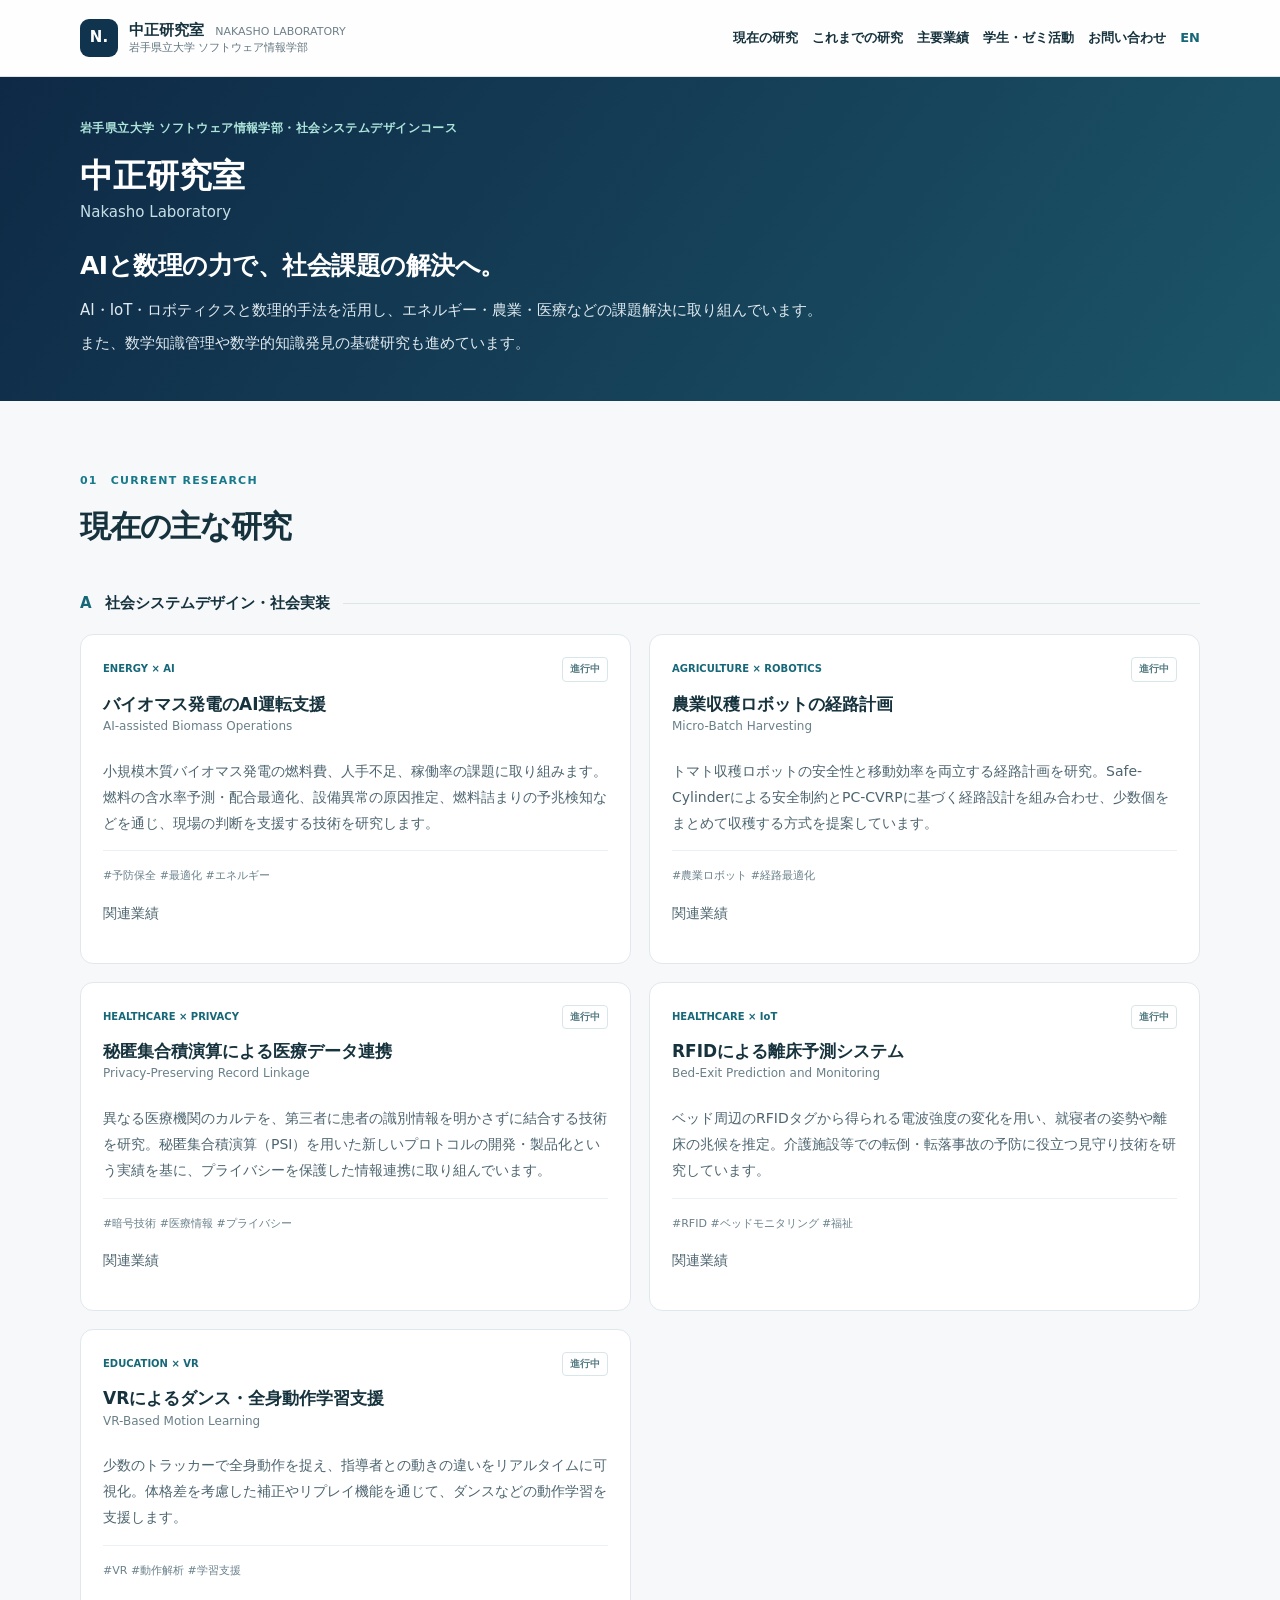
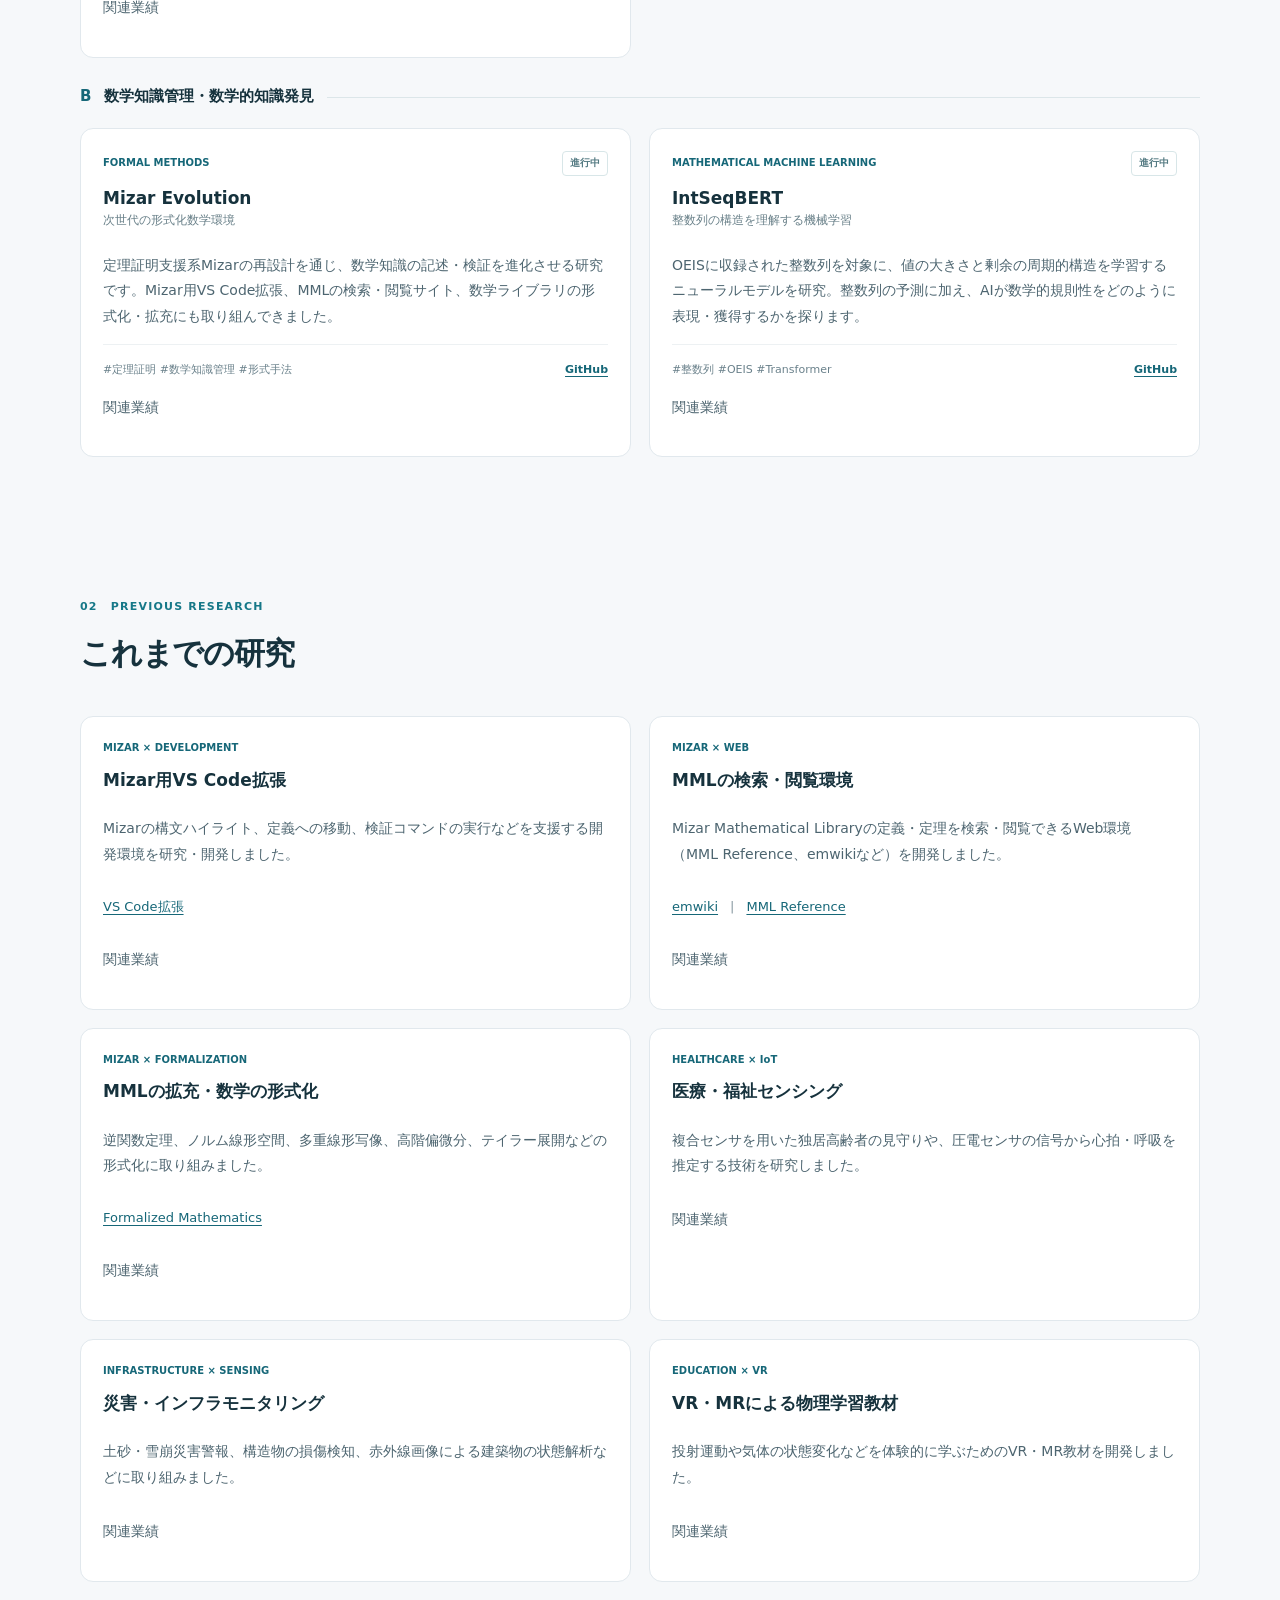
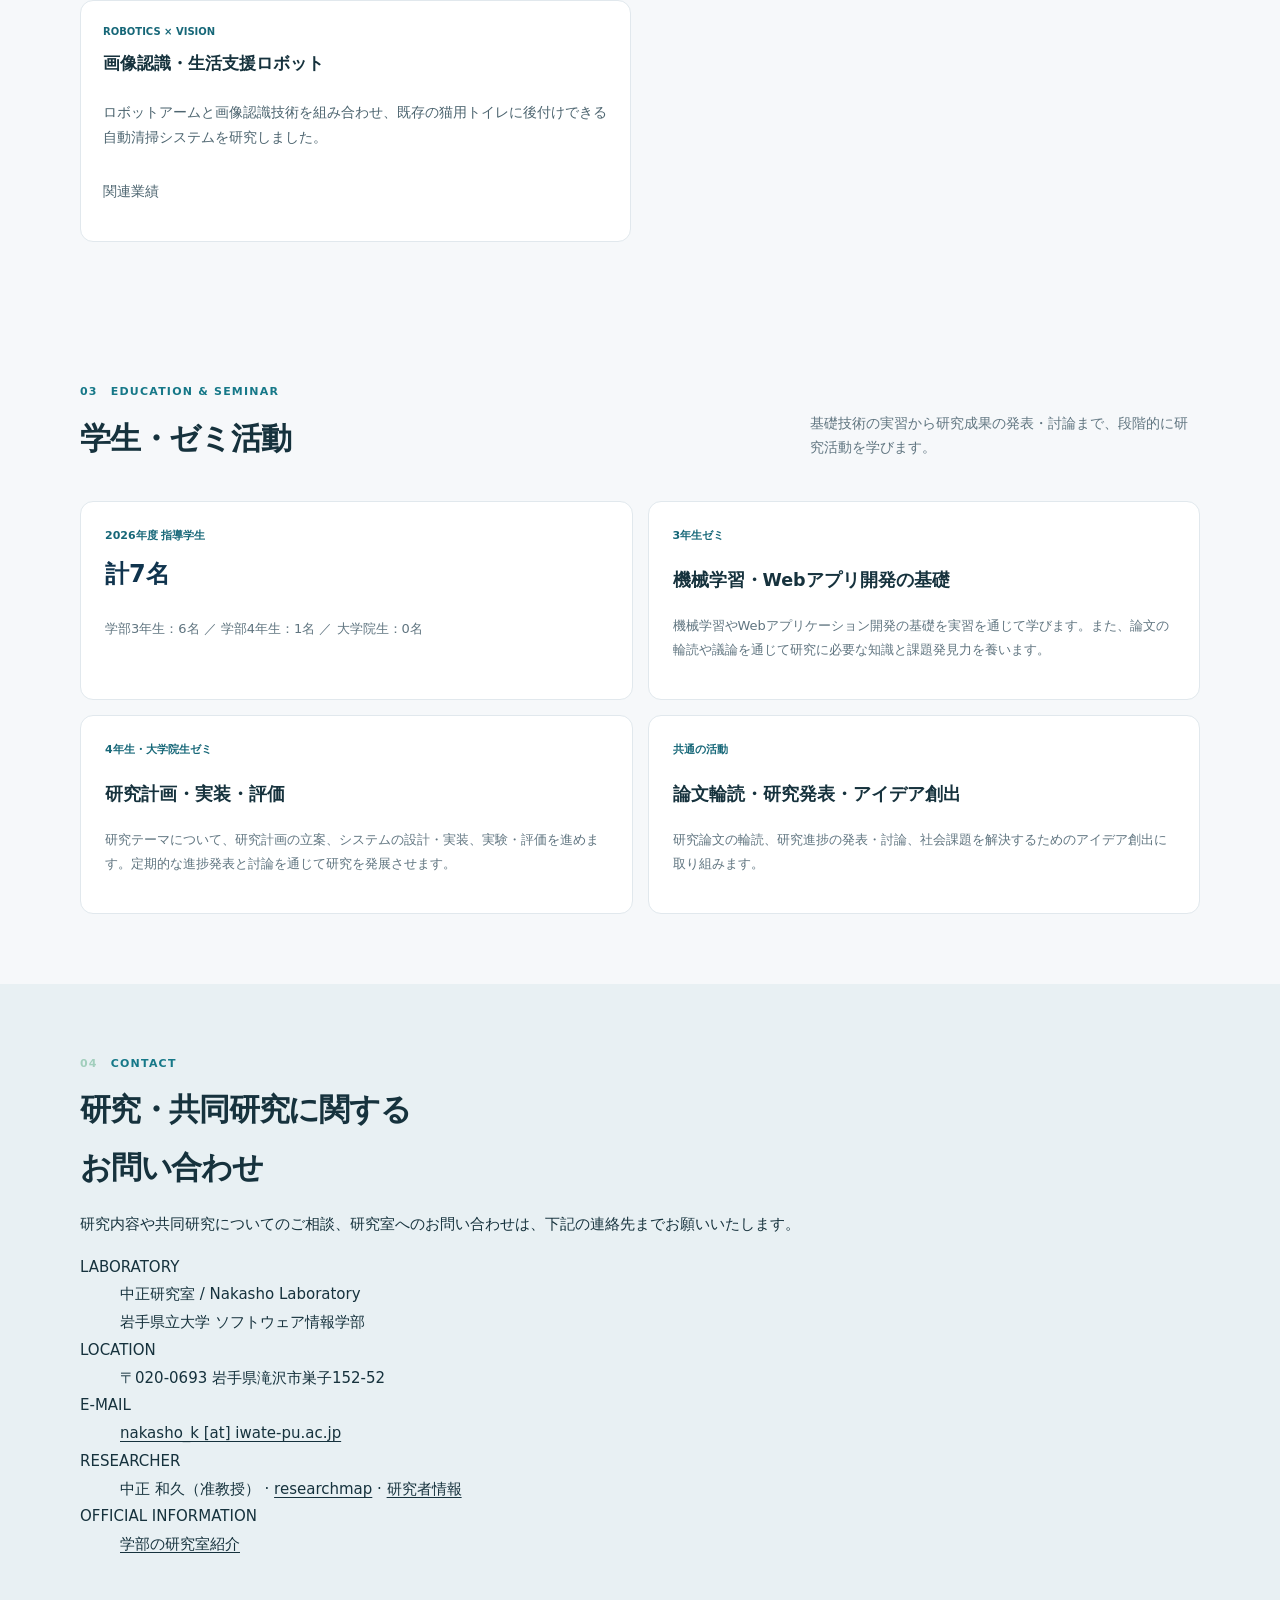
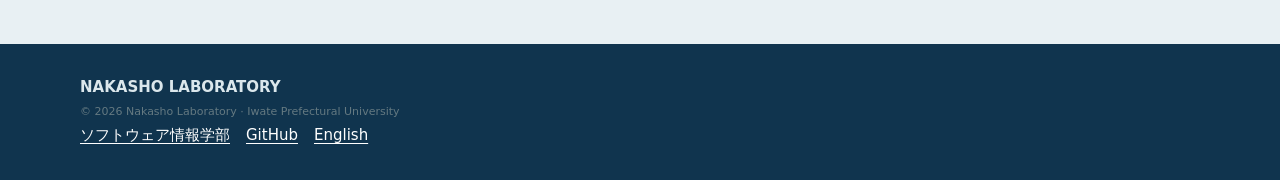
==== commit c9e8fb86: "feat: link research projects to subject-grouped bibliography" ====
--- a/index.html
+++ b/index.html
@@ -17,11 +17,11 @@
 <span class="brand-mark">N.</span>
 <span class="brand-text"><strong>中正研究室 <span class="brand-en">NAKASHO LABORATORY</span></strong><small>岩手県立大学 ソフトウェア情報学部</small></span>
 </a>
-<nav aria-label="メインナビゲーション" class="nav"><a href="#research">現在の研究</a><a href="#history">これまでの研究</a><a href="#seminar">学生・ゼミ活動</a><a href="#contact">お問い合わせ</a><a class="lang" href="en/" lang="en">EN</a>
+<nav aria-label="メインナビゲーション" class="nav"><a href="#research">現在の研究</a><a href="#history">これまでの研究</a><a href="publications.html">主要業績</a><a href="#seminar">学生・ゼミ活動</a><a href="#contact">お問い合わせ</a><a class="lang" href="en/" lang="en">EN</a>
 </nav>
 <details class="mobile-menu">
 <summary>メニュー ☰</summary>
-<nav aria-label="モバイルナビゲーション" class="mobile-dropdown"><a href="#research">現在の研究</a><a href="#history">これまでの研究</a><a href="#seminar">学生・ゼミ活動</a><a href="#contact">お問い合わせ</a><a href="en/" lang="en">English</a></nav>
+<nav aria-label="モバイルナビゲーション" class="mobile-dropdown"><a href="#research">現在の研究</a><a href="#history">これまでの研究</a><a href="publications.html">主要業績</a><a href="#seminar">学生・ゼミ活動</a><a href="#contact">お問い合わせ</a><a href="en/" lang="en">English</a></nav>
 </details>
 </div>
 </header>
@@ -45,18 +45,18 @@
 <section aria-labelledby="research-title" class="section research-section" id="research">
 <div class="container">
 <div class="section-head"><div><div class="section-eyebrow"><span class="section-num">01</span> CURRENT RESEARCH</div><h2 class="section-title" id="research-title">現在の主な研究</h2></div></div>
-<div class="research-group"><span class="label-prefix">A</span><strong>社会システムデザイン・社会実装</strong><span class="bar"></span></div><div class="project-grid is-applied"><article class="project-card"><div class="project-content"><div class="project-meta"><span class="project-tag">ENERGY × AI</span><span class="project-status">進行中</span></div><h3>バイオマス発電のAI運転支援<span class="en-title">AI-assisted Biomass Operations</span></h3><p>小規模木質バイオマス発電の燃料費、人手不足、稼働率の課題に取り組みます。燃料の含水率予測・配合最適化、設備異常の原因推定、燃料詰まりの予兆検知などを通じ、現場の判断を支援する技術を研究します。</p><div class="project-bottom"><span class="keywords">#予防保全 #最適化 #エネルギー</span></div></div></article><article class="project-card"><div class="project-content"><div class="project-meta"><span class="project-tag">AGRICULTURE × ROBOTICS</span><span class="project-status">進行中</span></div><h3>農業収穫ロボットの経路計画<span class="en-title">Micro-Batch Harvesting</span></h3><p>トマト収穫ロボットの安全性と移動効率を両立する経路計画を研究。Safe-Cylinderによる安全制約とPC-CVRPに基づく経路設計を組み合わせ、少数個をまとめて収穫する方式を提案しています。</p><div class="project-bottom"><span class="keywords">#農業ロボット #経路最適化</span></div></div></article><article class="project-card"><div class="project-content"><div class="project-meta"><span class="project-tag">HEALTHCARE × PRIVACY</span><span class="project-status">進行中</span></div><h3>秘匿集合積演算による医療データ連携<span class="en-title">Privacy-Preserving Record Linkage</span></h3><p>異なる医療機関のカルテを、第三者に患者の識別情報を明かさずに結合する技術を研究。秘匿集合積演算（PSI）を用いた新しいプロトコルの開発・製品化という実績を基に、プライバシーを保護した情報連携に取り組んでいます。</p><div class="project-bottom"><span class="keywords">#暗号技術 #医療情報 #プライバシー</span></div></div></article><article class="project-card"><div class="project-content"><div class="project-meta"><span class="project-tag">HEALTHCARE × IoT</span><span class="project-status">進行中</span></div><h3>RFIDによる離床予測システム<span class="en-title">Bed-Exit Prediction and Monitoring</span></h3><p>ベッド周辺のRFIDタグから得られる電波強度の変化を用い、就寝者の姿勢や離床の兆候を推定。介護施設等での転倒・転落事故の予防に役立つ見守り技術を研究しています。</p><div class="project-bottom"><span class="keywords">#RFID #ベッドモニタリング #福祉</span></div></div></article><article class="project-card"><div class="project-content"><div class="project-meta"><span class="project-tag">EDUCATION × VR</span><span class="project-status">進行中</span></div><h3>VRによるダンス・全身動作学習支援<span class="en-title">VR-Based Motion Learning</span></h3><p>少数のトラッカーで全身動作を捉え、指導者との動きの違いをリアルタイムに可視化。体格差を考慮した補正やリプレイ機能を通じて、ダンスなどの動作学習を支援します。</p><div class="project-bottom"><span class="keywords">#VR #動作解析 #学習支援</span></div></div></article></div><div class="research-group"><span class="label-prefix">B</span><strong>数学知識管理・数学的知識発見</strong><span class="bar"></span></div><div class="project-grid"><article class="project-card"><div class="project-content"><div class="project-meta"><span class="project-tag">FORMAL METHODS</span><span class="project-status">進行中</span></div><h3>Mizar Evolution<span class="en-title">次世代の形式化数学環境</span></h3><p>定理証明支援系Mizarの再設計を通じ、数学知識の記述・検証を進化させる研究です。Mizar用VS Code拡張、MMLの検索・閲覧サイト、数学ライブラリの形式化・拡充にも取り組んできました。</p><div class="project-bottom"><span class="keywords">#定理証明 #数学知識管理 #形式手法</span><a class="project-link" href="https://github.com/aabaa/mizar-evo" target="_blank" rel="noopener noreferrer">GitHub</a></div></div></article><article class="project-card"><div class="project-content"><div class="project-meta"><span class="project-tag">MATHEMATICAL MACHINE LEARNING</span><span class="project-status">進行中</span></div><h3>IntSeqBERT<span class="en-title">整数列の構造を理解する機械学習</span></h3><p>OEISに収録された整数列を対象に、値の大きさと剰余の周期的構造を学習するニューラルモデルを研究。整数列の予測に加え、AIが数学的規則性をどのように表現・獲得するかを探ります。</p><div class="project-bottom"><span class="keywords">#整数列 #OEIS #Transformer</span><a class="project-link" href="https://github.com/aabaa/IntSeqBERT" target="_blank" rel="noopener noreferrer">GitHub</a></div></div></article></div></div>
+<div class="research-group"><span class="label-prefix">A</span><strong>社会システムデザイン・社会実装</strong><span class="bar"></span></div><div class="project-grid is-applied"><article class="project-card"><div class="project-content"><div class="project-meta"><span class="project-tag">ENERGY × AI</span><span class="project-status">進行中</span></div><h3>バイオマス発電のAI運転支援<span class="en-title">AI-assisted Biomass Operations</span></h3><p>小規模木質バイオマス発電の燃料費、人手不足、稼働率の課題に取り組みます。燃料の含水率予測・配合最適化、設備異常の原因推定、燃料詰まりの予兆検知などを通じ、現場の判断を支援する技術を研究します。</p><div class="project-bottom"><span class="keywords">#予防保全 #最適化 #エネルギー</span></div><p class="related-publications"><a href="publications.html#biomass">関連業績</a></p></div></article><article class="project-card"><div class="project-content"><div class="project-meta"><span class="project-tag">AGRICULTURE × ROBOTICS</span><span class="project-status">進行中</span></div><h3>農業収穫ロボットの経路計画<span class="en-title">Micro-Batch Harvesting</span></h3><p>トマト収穫ロボットの安全性と移動効率を両立する経路計画を研究。Safe-Cylinderによる安全制約とPC-CVRPに基づく経路設計を組み合わせ、少数個をまとめて収穫する方式を提案しています。</p><div class="project-bottom"><span class="keywords">#農業ロボット #経路最適化</span></div><p class="related-publications"><a href="publications.html#agriculture">関連業績</a></p></div></article><article class="project-card"><div class="project-content"><div class="project-meta"><span class="project-tag">HEALTHCARE × PRIVACY</span><span class="project-status">進行中</span></div><h3>秘匿集合積演算による医療データ連携<span class="en-title">Privacy-Preserving Record Linkage</span></h3><p>異なる医療機関のカルテを、第三者に患者の識別情報を明かさずに結合する技術を研究。秘匿集合積演算（PSI）を用いた新しいプロトコルの開発・製品化という実績を基に、プライバシーを保護した情報連携に取り組んでいます。</p><div class="project-bottom"><span class="keywords">#暗号技術 #医療情報 #プライバシー</span></div><p class="related-publications"><a href="publications.html#privacy">関連業績</a></p></div></article><article class="project-card"><div class="project-content"><div class="project-meta"><span class="project-tag">HEALTHCARE × IoT</span><span class="project-status">進行中</span></div><h3>RFIDによる離床予測システム<span class="en-title">Bed-Exit Prediction and Monitoring</span></h3><p>ベッド周辺のRFIDタグから得られる電波強度の変化を用い、就寝者の姿勢や離床の兆候を推定。介護施設等での転倒・転落事故の予防に役立つ見守り技術を研究しています。</p><div class="project-bottom"><span class="keywords">#RFID #ベッドモニタリング #福祉</span></div><p class="related-publications"><a href="publications.html#bed-exit">関連業績</a></p></div></article><article class="project-card"><div class="project-content"><div class="project-meta"><span class="project-tag">EDUCATION × VR</span><span class="project-status">進行中</span></div><h3>VRによるダンス・全身動作学習支援<span class="en-title">VR-Based Motion Learning</span></h3><p>少数のトラッカーで全身動作を捉え、指導者との動きの違いをリアルタイムに可視化。体格差を考慮した補正やリプレイ機能を通じて、ダンスなどの動作学習を支援します。</p><div class="project-bottom"><span class="keywords">#VR #動作解析 #学習支援</span></div><p class="related-publications"><a href="publications.html#vr">関連業績</a></p></div></article></div><div class="research-group"><span class="label-prefix">B</span><strong>数学知識管理・数学的知識発見</strong><span class="bar"></span></div><div class="project-grid"><article class="project-card"><div class="project-content"><div class="project-meta"><span class="project-tag">FORMAL METHODS</span><span class="project-status">進行中</span></div><h3>Mizar Evolution<span class="en-title">次世代の形式化数学環境</span></h3><p>定理証明支援系Mizarの再設計を通じ、数学知識の記述・検証を進化させる研究です。Mizar用VS Code拡張、MMLの検索・閲覧サイト、数学ライブラリの形式化・拡充にも取り組んできました。</p><div class="project-bottom"><span class="keywords">#定理証明 #数学知識管理 #形式手法</span><a class="project-link" href="https://github.com/aabaa/mizar-evo" target="_blank" rel="noopener noreferrer">GitHub</a></div><p class="related-publications"><a href="publications.html#mizar">関連業績</a></p></div></article><article class="project-card"><div class="project-content"><div class="project-meta"><span class="project-tag">MATHEMATICAL MACHINE LEARNING</span><span class="project-status">進行中</span></div><h3>IntSeqBERT<span class="en-title">整数列の構造を理解する機械学習</span></h3><p>OEISに収録された整数列を対象に、値の大きさと剰余の周期的構造を学習するニューラルモデルを研究。整数列の予測に加え、AIが数学的規則性をどのように表現・獲得するかを探ります。</p><div class="project-bottom"><span class="keywords">#整数列 #OEIS #Transformer</span><a class="project-link" href="https://github.com/aabaa/IntSeqBERT" target="_blank" rel="noopener noreferrer">GitHub</a></div><p class="related-publications"><a href="publications.html#intseq">関連業績</a></p></div></article></div></div>
 </section>
 <section aria-labelledby="history-title" class="section" id="history">
 <div class="container">
 <div class="section-head"><div><div class="section-eyebrow"><span class="section-num">02</span> PREVIOUS RESEARCH</div><h2 class="section-title" id="history-title">これまでの研究</h2></div></div>
-<div class="project-grid"><article class="project-card"><div class="project-content"><div class="project-meta"><span class="project-tag">MIZAR × DEVELOPMENT</span></div><h3>Mizar用VS Code拡張</h3><p>Mizarの構文ハイライト、定義への移動、検証コマンドの実行などを支援する開発環境を研究・開発しました。</p><p class="project-resources"><a href="https://marketplace.visualstudio.com/items?itemName=fpsbpkm.mizar-extension" target="_blank" rel="noopener noreferrer">VS Code拡張</a></p></div></article>
-<article class="project-card"><div class="project-content"><div class="project-meta"><span class="project-tag">MIZAR × WEB</span></div><h3>MMLの検索・閲覧環境</h3><p>Mizar Mathematical Libraryの定義・定理を検索・閲覧できるWeb環境（MML Reference、emwikiなど）を開発しました。</p><p class="project-resources"><a href="https://em1.cs.shinshu-u.ac.jp/emwiki/release/" target="_blank" rel="noopener noreferrer">emwiki</a><span class="resource-separator" aria-hidden="true">|</span><a href="https://mimosa-project.github.io/mmlreference/current/" target="_blank" rel="noopener noreferrer">MML Reference</a></p></div></article>
-<article class="project-card"><div class="project-content"><div class="project-meta"><span class="project-tag">MIZAR × FORMALIZATION</span></div><h3>MMLの拡充・数学の形式化</h3><p>逆関数定理、ノルム線形空間、多重線形写像、高階偏微分、テイラー展開などの形式化に取り組みました。</p><p class="project-resources"><a href="https://fm.mizar.org/" target="_blank" rel="noopener noreferrer">Formalized Mathematics</a></p></div></article>
-<article class="project-card"><div class="project-content"><div class="project-meta"><span class="project-tag">HEALTHCARE × IoT</span></div><h3>医療・福祉センシング</h3><p>複合センサを用いた独居高齢者の見守りや、圧電センサの信号から心拍・呼吸を推定する技術を研究しました。</p></div></article>
-<article class="project-card"><div class="project-content"><div class="project-meta"><span class="project-tag">INFRASTRUCTURE × SENSING</span></div><h3>災害・インフラモニタリング</h3><p>土砂・雪崩災害警報、構造物の損傷検知、赤外線画像による建築物の状態解析などに取り組みました。</p></div></article>
-<article class="project-card"><div class="project-content"><div class="project-meta"><span class="project-tag">EDUCATION × VR</span></div><h3>VR・MRによる物理学習教材</h3><p>投射運動や気体の状態変化などを体験的に学ぶためのVR・MR教材を開発しました。</p></div></article>
-<article class="project-card"><div class="project-content"><div class="project-meta"><span class="project-tag">ROBOTICS × VISION</span></div><h3>画像認識・生活支援ロボット</h3><p>ロボットアームと画像認識技術を組み合わせ、既存の猫用トイレに後付けできる自動清掃システムを研究しました。</p></div></article></div>
+<div class="project-grid"><article class="project-card"><div class="project-content"><div class="project-meta"><span class="project-tag">MIZAR × DEVELOPMENT</span></div><h3>Mizar用VS Code拡張</h3><p>Mizarの構文ハイライト、定義への移動、検証コマンドの実行などを支援する開発環境を研究・開発しました。</p><p class="project-resources"><a href="https://marketplace.visualstudio.com/items?itemName=fpsbpkm.mizar-extension" target="_blank" rel="noopener noreferrer">VS Code拡張</a></p><p class="related-publications"><a href="publications.html#mizar">関連業績</a></p></div></article>
+<article class="project-card"><div class="project-content"><div class="project-meta"><span class="project-tag">MIZAR × WEB</span></div><h3>MMLの検索・閲覧環境</h3><p>Mizar Mathematical Libraryの定義・定理を検索・閲覧できるWeb環境（MML Reference、emwikiなど）を開発しました。</p><p class="project-resources"><a href="https://em1.cs.shinshu-u.ac.jp/emwiki/release/" target="_blank" rel="noopener noreferrer">emwiki</a><span class="resource-separator" aria-hidden="true">|</span><a href="https://mimosa-project.github.io/mmlreference/current/" target="_blank" rel="noopener noreferrer">MML Reference</a></p><p class="related-publications"><a href="publications.html#mizar">関連業績</a></p></div></article>
+<article class="project-card"><div class="project-content"><div class="project-meta"><span class="project-tag">MIZAR × FORMALIZATION</span></div><h3>MMLの拡充・数学の形式化</h3><p>逆関数定理、ノルム線形空間、多重線形写像、高階偏微分、テイラー展開などの形式化に取り組みました。</p><p class="project-resources"><a href="https://fm.mizar.org/" target="_blank" rel="noopener noreferrer">Formalized Mathematics</a></p><p class="related-publications"><a href="publications.html#mizar">関連業績</a></p></div></article>
+<article class="project-card"><div class="project-content"><div class="project-meta"><span class="project-tag">HEALTHCARE × IoT</span></div><h3>医療・福祉センシング</h3><p>複合センサを用いた独居高齢者の見守りや、圧電センサの信号から心拍・呼吸を推定する技術を研究しました。</p><p class="related-publications"><a href="publications.html#bed-exit">関連業績</a></p></div></article>
+<article class="project-card"><div class="project-content"><div class="project-meta"><span class="project-tag">INFRASTRUCTURE × SENSING</span></div><h3>災害・インフラモニタリング</h3><p>土砂・雪崩災害警報、構造物の損傷検知、赤外線画像による建築物の状態解析などに取り組みました。</p><p class="related-publications"><a href="publications.html#other">関連業績</a></p></div></article>
+<article class="project-card"><div class="project-content"><div class="project-meta"><span class="project-tag">EDUCATION × VR</span></div><h3>VR・MRによる物理学習教材</h3><p>投射運動や気体の状態変化などを体験的に学ぶためのVR・MR教材を開発しました。</p><p class="related-publications"><a href="publications.html#other">関連業績</a></p></div></article>
+<article class="project-card"><div class="project-content"><div class="project-meta"><span class="project-tag">ROBOTICS × VISION</span></div><h3>画像認識・生活支援ロボット</h3><p>ロボットアームと画像認識技術を組み合わせ、既存の猫用トイレに後付けできる自動清掃システムを研究しました。</p><p class="related-publications"><a href="publications.html#vr">関連業績</a></p></div></article></div>
 </div></section>
 <section aria-labelledby="seminar-title" class="section" id="seminar"><div class="container"><div class="section-head"><div><div class="section-eyebrow"><span class="section-num">03</span> EDUCATION &amp; SEMINAR</div><h2 class="section-title" id="seminar-title">学生・ゼミ活動</h2></div><p class="section-desc">基礎技術の実習から研究成果の発表・討論まで、段階的に研究活動を学びます。</p></div><div class="outcome-grid"><div class="outcome-card"><div class="outcome-label">2026年度 指導学生</div><div class="outcome-value outcome-text">計7名</div><p>学部3年生：6名 ／ 学部4年生：1名 ／ 大学院生：0名</p></div><div class="outcome-card"><div class="outcome-label">3年生ゼミ</div><h3>機械学習・Webアプリ開発の基礎</h3><p>機械学習やWebアプリケーション開発の基礎を実習を通じて学びます。また、論文の輪読や議論を通じて研究に必要な知識と課題発見力を養います。</p></div><div class="outcome-card"><div class="outcome-label">4年生・大学院生ゼミ</div><h3>研究計画・実装・評価</h3><p>研究テーマについて、研究計画の立案、システムの設計・実装、実験・評価を進めます。定期的な進捗発表と討論を通じて研究を発展させます。</p></div><div class="outcome-card"><div class="outcome-label">共通の活動</div><h3>論文輪読・研究発表・アイデア創出</h3><p>研究論文の輪読、研究進捗の発表・討論、社会課題を解決するためのアイデア創出に取り組みます。</p></div></div></div></section>
 <section aria-labelledby="contact-title" class="section contact" id="contact">
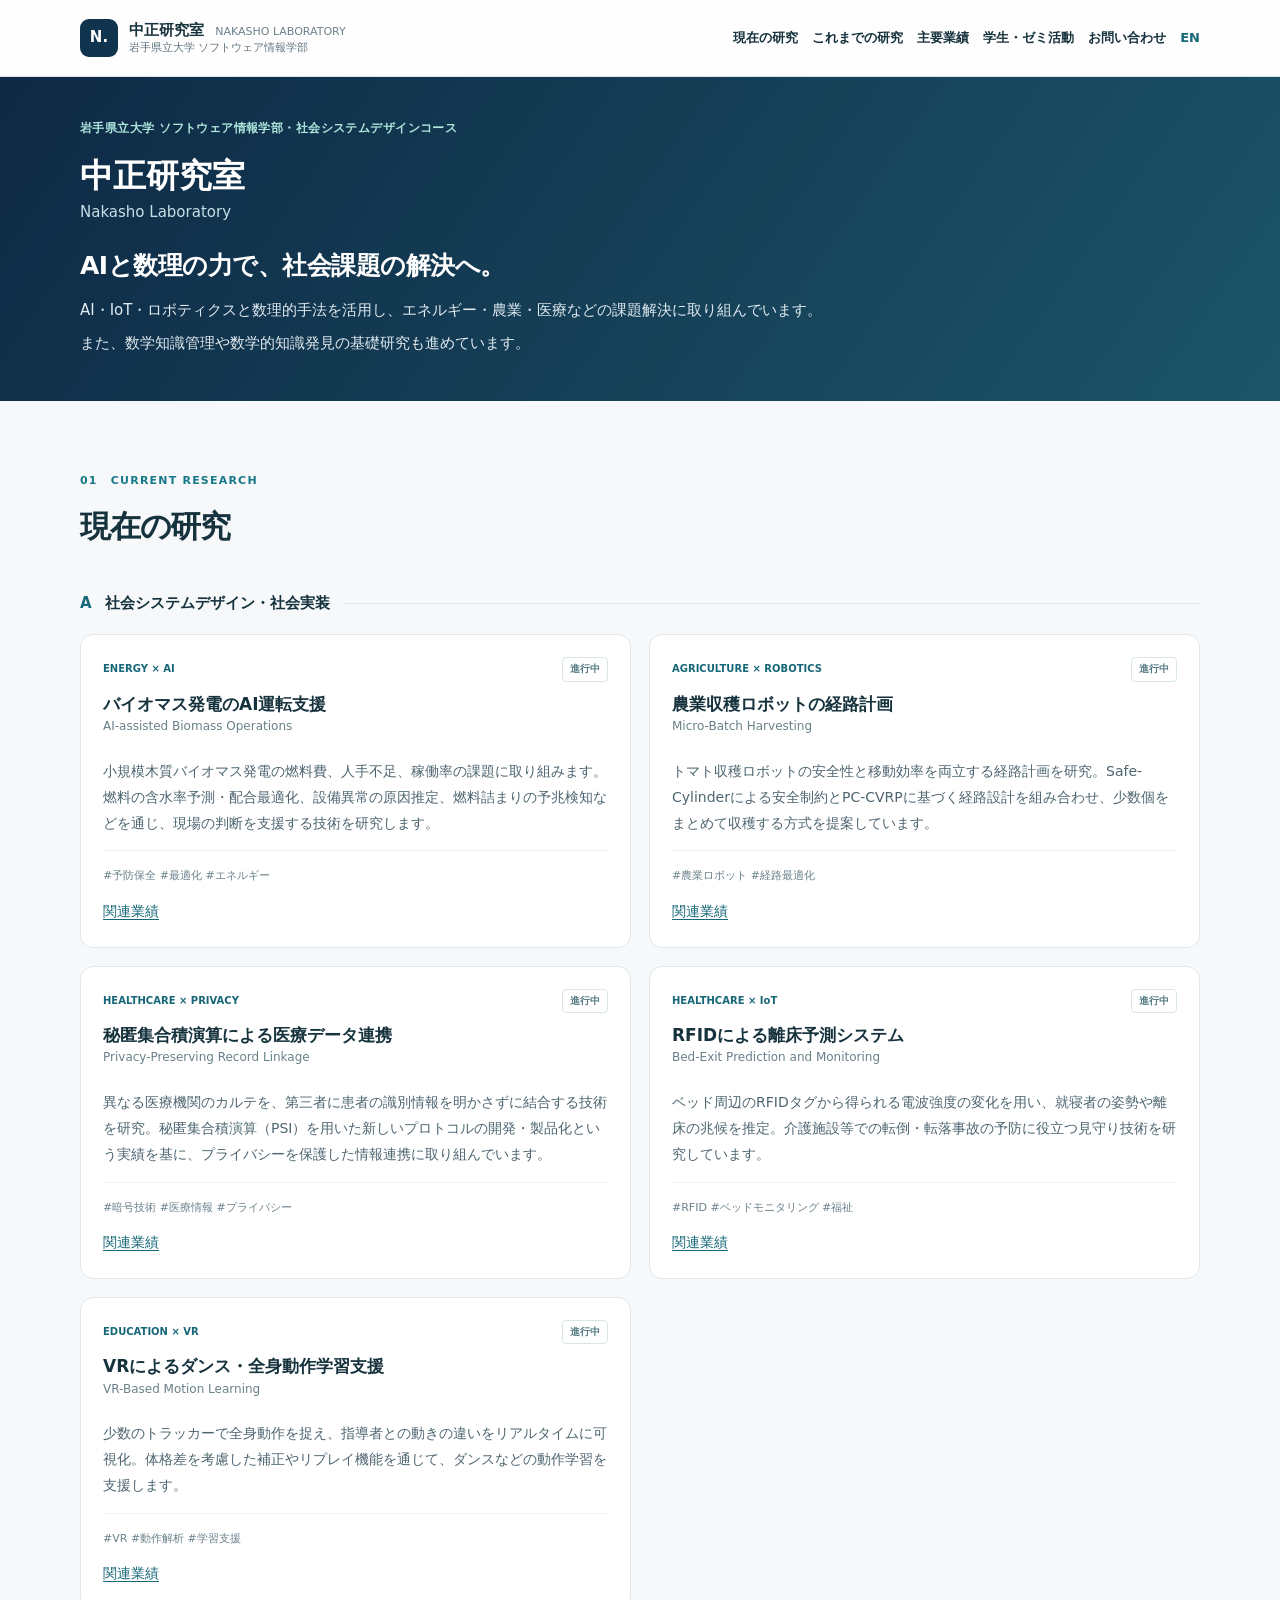
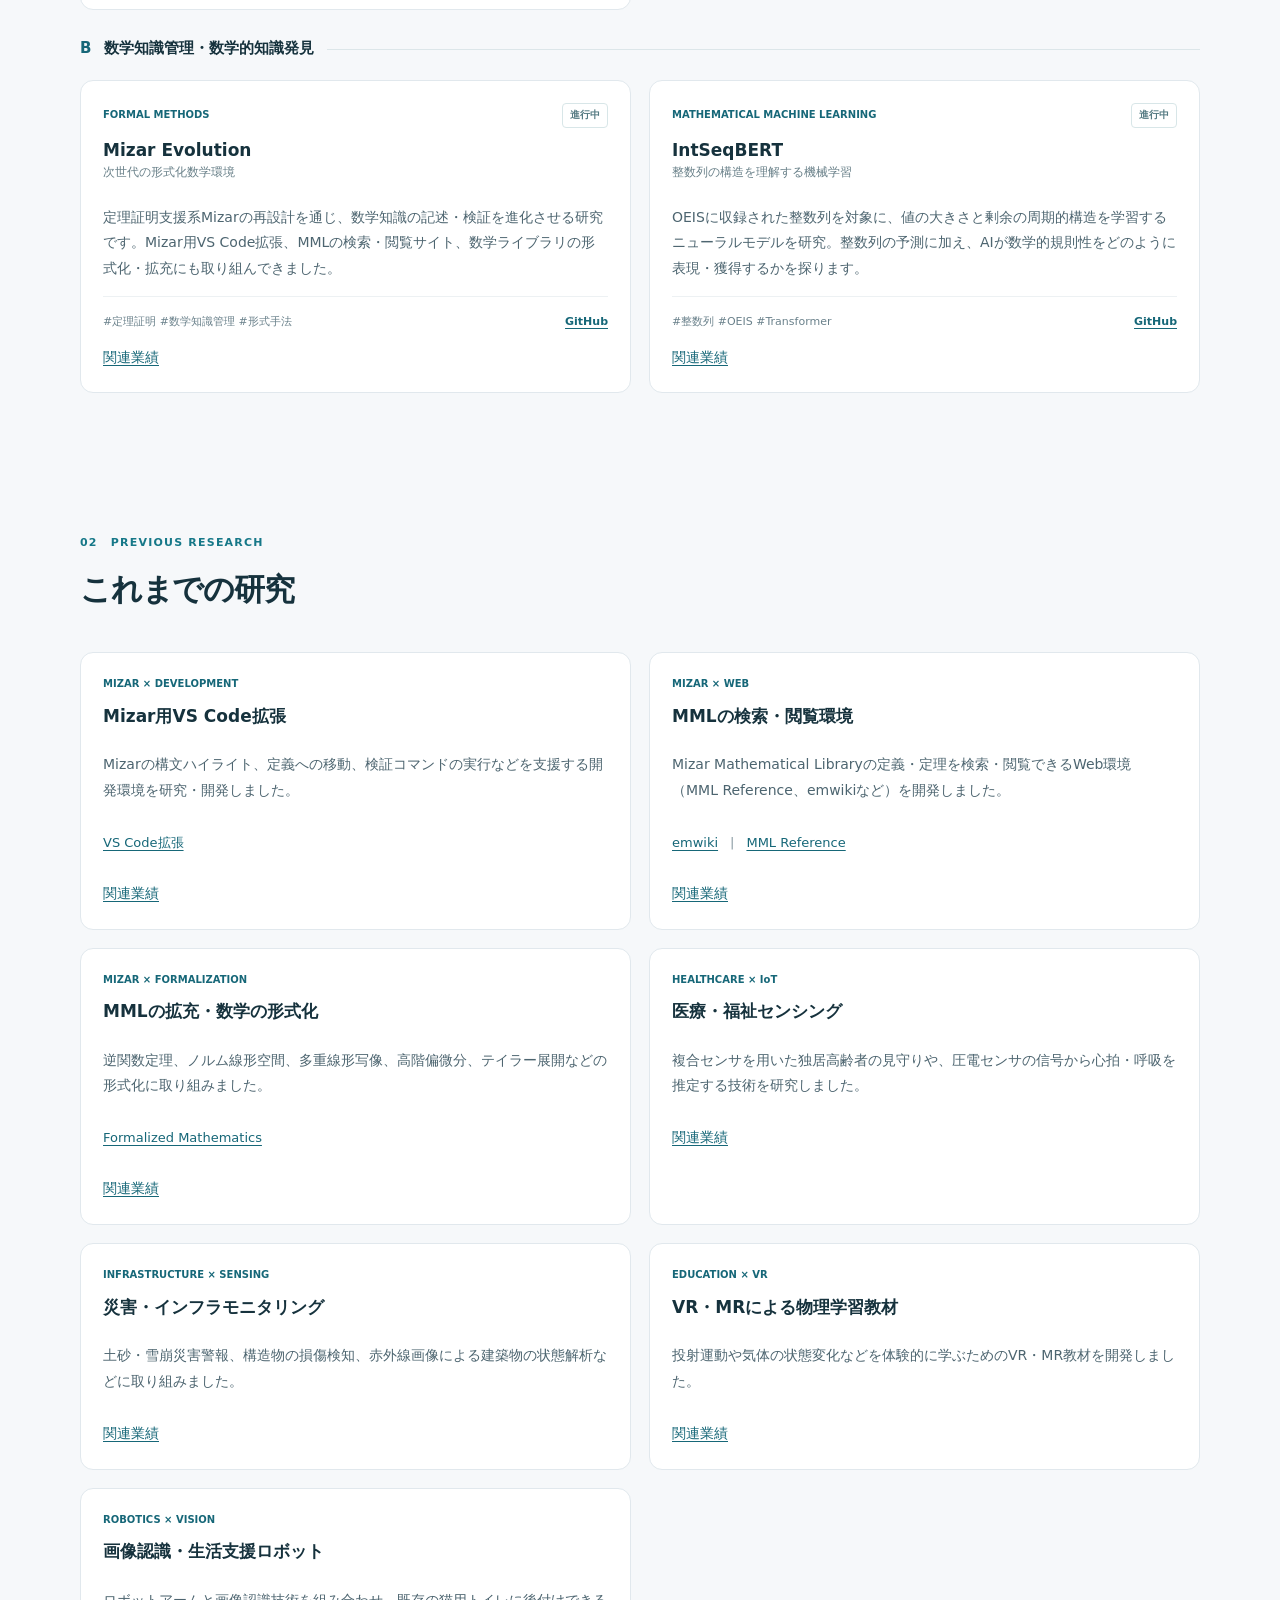
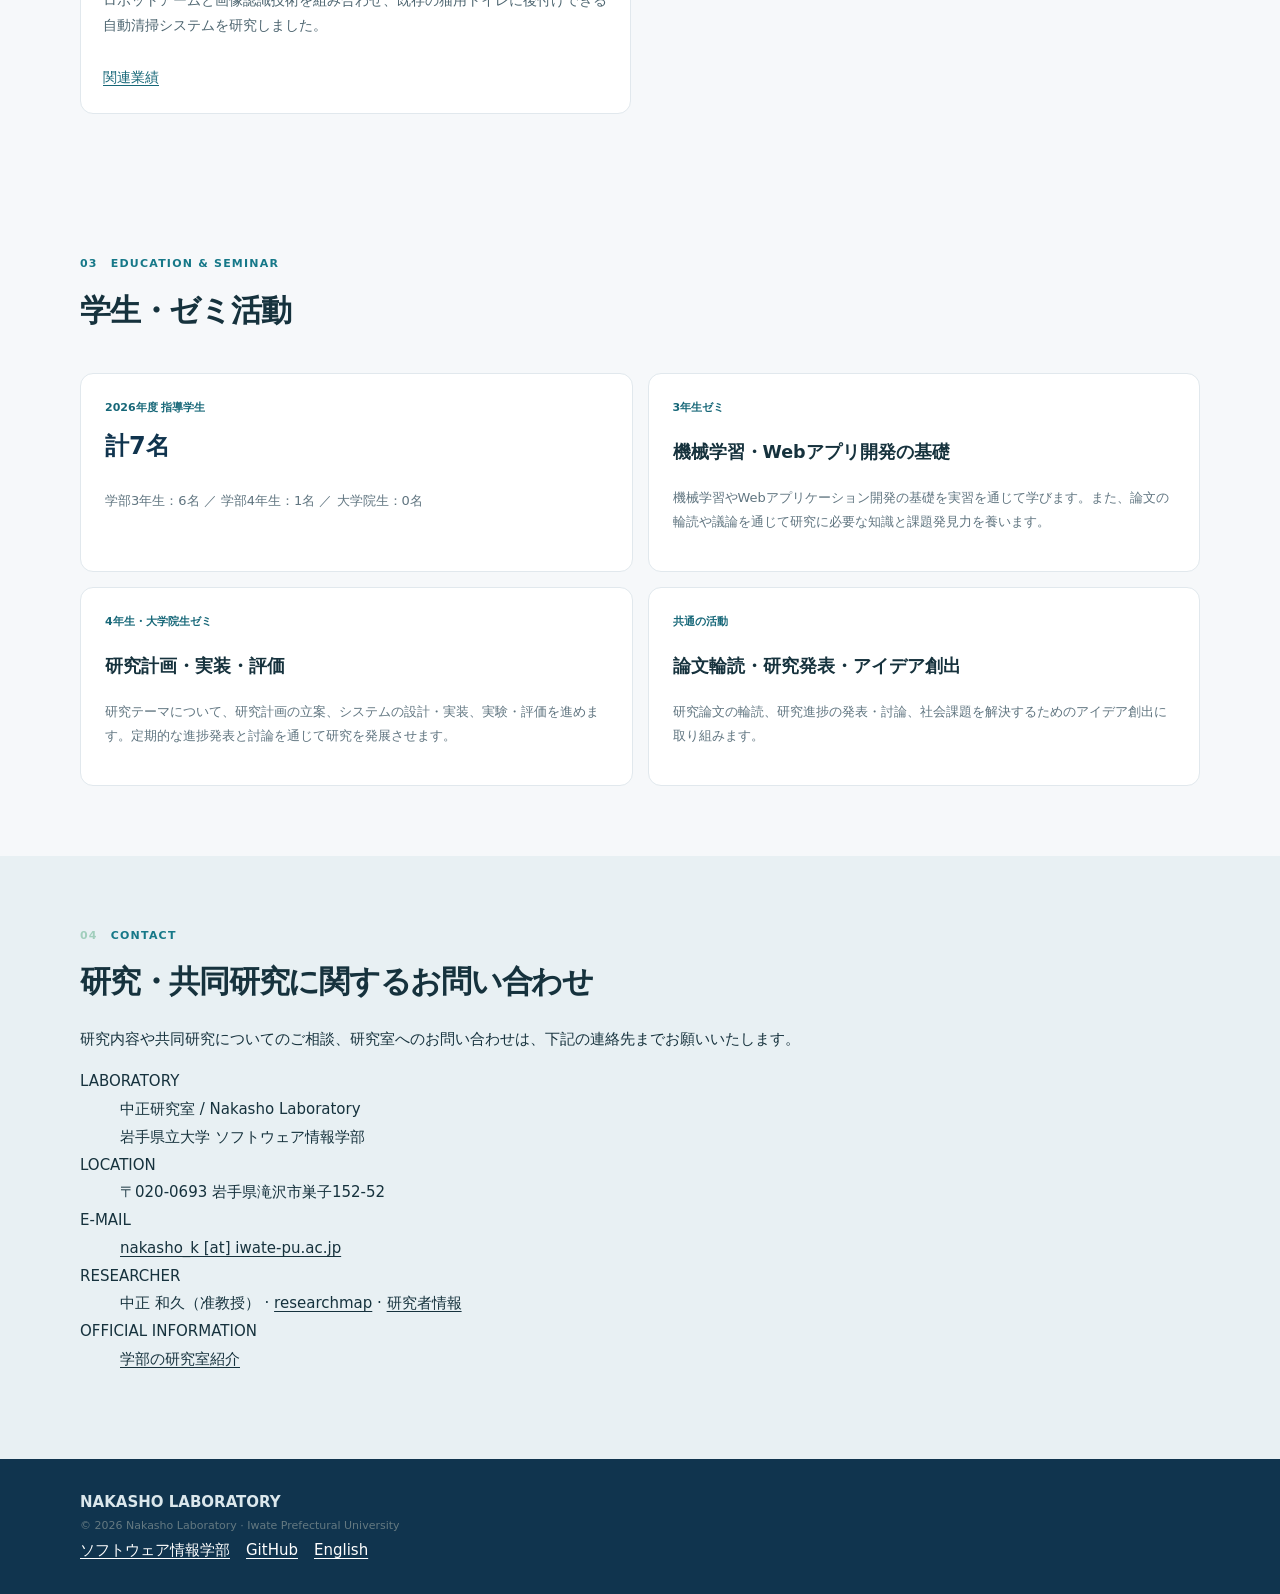
==== commit ed03bc5f: "content: simplify research heading, seminar intro, and contact title" ====
--- a/index.html
+++ b/index.html
@@ -44,7 +44,7 @@
 </section>
 <section aria-labelledby="research-title" class="section research-section" id="research">
 <div class="container">
-<div class="section-head"><div><div class="section-eyebrow"><span class="section-num">01</span> CURRENT RESEARCH</div><h2 class="section-title" id="research-title">現在の主な研究</h2></div></div>
+<div class="section-head"><div><div class="section-eyebrow"><span class="section-num">01</span> CURRENT RESEARCH</div><h2 class="section-title" id="research-title">現在の研究</h2></div></div>
 <div class="research-group"><span class="label-prefix">A</span><strong>社会システムデザイン・社会実装</strong><span class="bar"></span></div><div class="project-grid is-applied"><article class="project-card"><div class="project-content"><div class="project-meta"><span class="project-tag">ENERGY × AI</span><span class="project-status">進行中</span></div><h3>バイオマス発電のAI運転支援<span class="en-title">AI-assisted Biomass Operations</span></h3><p>小規模木質バイオマス発電の燃料費、人手不足、稼働率の課題に取り組みます。燃料の含水率予測・配合最適化、設備異常の原因推定、燃料詰まりの予兆検知などを通じ、現場の判断を支援する技術を研究します。</p><div class="project-bottom"><span class="keywords">#予防保全 #最適化 #エネルギー</span></div><p class="related-publications"><a href="publications.html#biomass">関連業績</a></p></div></article><article class="project-card"><div class="project-content"><div class="project-meta"><span class="project-tag">AGRICULTURE × ROBOTICS</span><span class="project-status">進行中</span></div><h3>農業収穫ロボットの経路計画<span class="en-title">Micro-Batch Harvesting</span></h3><p>トマト収穫ロボットの安全性と移動効率を両立する経路計画を研究。Safe-Cylinderによる安全制約とPC-CVRPに基づく経路設計を組み合わせ、少数個をまとめて収穫する方式を提案しています。</p><div class="project-bottom"><span class="keywords">#農業ロボット #経路最適化</span></div><p class="related-publications"><a href="publications.html#agriculture">関連業績</a></p></div></article><article class="project-card"><div class="project-content"><div class="project-meta"><span class="project-tag">HEALTHCARE × PRIVACY</span><span class="project-status">進行中</span></div><h3>秘匿集合積演算による医療データ連携<span class="en-title">Privacy-Preserving Record Linkage</span></h3><p>異なる医療機関のカルテを、第三者に患者の識別情報を明かさずに結合する技術を研究。秘匿集合積演算（PSI）を用いた新しいプロトコルの開発・製品化という実績を基に、プライバシーを保護した情報連携に取り組んでいます。</p><div class="project-bottom"><span class="keywords">#暗号技術 #医療情報 #プライバシー</span></div><p class="related-publications"><a href="publications.html#privacy">関連業績</a></p></div></article><article class="project-card"><div class="project-content"><div class="project-meta"><span class="project-tag">HEALTHCARE × IoT</span><span class="project-status">進行中</span></div><h3>RFIDによる離床予測システム<span class="en-title">Bed-Exit Prediction and Monitoring</span></h3><p>ベッド周辺のRFIDタグから得られる電波強度の変化を用い、就寝者の姿勢や離床の兆候を推定。介護施設等での転倒・転落事故の予防に役立つ見守り技術を研究しています。</p><div class="project-bottom"><span class="keywords">#RFID #ベッドモニタリング #福祉</span></div><p class="related-publications"><a href="publications.html#bed-exit">関連業績</a></p></div></article><article class="project-card"><div class="project-content"><div class="project-meta"><span class="project-tag">EDUCATION × VR</span><span class="project-status">進行中</span></div><h3>VRによるダンス・全身動作学習支援<span class="en-title">VR-Based Motion Learning</span></h3><p>少数のトラッカーで全身動作を捉え、指導者との動きの違いをリアルタイムに可視化。体格差を考慮した補正やリプレイ機能を通じて、ダンスなどの動作学習を支援します。</p><div class="project-bottom"><span class="keywords">#VR #動作解析 #学習支援</span></div><p class="related-publications"><a href="publications.html#vr">関連業績</a></p></div></article></div><div class="research-group"><span class="label-prefix">B</span><strong>数学知識管理・数学的知識発見</strong><span class="bar"></span></div><div class="project-grid"><article class="project-card"><div class="project-content"><div class="project-meta"><span class="project-tag">FORMAL METHODS</span><span class="project-status">進行中</span></div><h3>Mizar Evolution<span class="en-title">次世代の形式化数学環境</span></h3><p>定理証明支援系Mizarの再設計を通じ、数学知識の記述・検証を進化させる研究です。Mizar用VS Code拡張、MMLの検索・閲覧サイト、数学ライブラリの形式化・拡充にも取り組んできました。</p><div class="project-bottom"><span class="keywords">#定理証明 #数学知識管理 #形式手法</span><a class="project-link" href="https://github.com/aabaa/mizar-evo" target="_blank" rel="noopener noreferrer">GitHub</a></div><p class="related-publications"><a href="publications.html#mizar">関連業績</a></p></div></article><article class="project-card"><div class="project-content"><div class="project-meta"><span class="project-tag">MATHEMATICAL MACHINE LEARNING</span><span class="project-status">進行中</span></div><h3>IntSeqBERT<span class="en-title">整数列の構造を理解する機械学習</span></h3><p>OEISに収録された整数列を対象に、値の大きさと剰余の周期的構造を学習するニューラルモデルを研究。整数列の予測に加え、AIが数学的規則性をどのように表現・獲得するかを探ります。</p><div class="project-bottom"><span class="keywords">#整数列 #OEIS #Transformer</span><a class="project-link" href="https://github.com/aabaa/IntSeqBERT" target="_blank" rel="noopener noreferrer">GitHub</a></div><p class="related-publications"><a href="publications.html#intseq">関連業績</a></p></div></article></div></div>
 </section>
 <section aria-labelledby="history-title" class="section" id="history">
@@ -58,9 +58,9 @@
 <article class="project-card"><div class="project-content"><div class="project-meta"><span class="project-tag">EDUCATION × VR</span></div><h3>VR・MRによる物理学習教材</h3><p>投射運動や気体の状態変化などを体験的に学ぶためのVR・MR教材を開発しました。</p><p class="related-publications"><a href="publications.html#other">関連業績</a></p></div></article>
 <article class="project-card"><div class="project-content"><div class="project-meta"><span class="project-tag">ROBOTICS × VISION</span></div><h3>画像認識・生活支援ロボット</h3><p>ロボットアームと画像認識技術を組み合わせ、既存の猫用トイレに後付けできる自動清掃システムを研究しました。</p><p class="related-publications"><a href="publications.html#vr">関連業績</a></p></div></article></div>
 </div></section>
-<section aria-labelledby="seminar-title" class="section" id="seminar"><div class="container"><div class="section-head"><div><div class="section-eyebrow"><span class="section-num">03</span> EDUCATION &amp; SEMINAR</div><h2 class="section-title" id="seminar-title">学生・ゼミ活動</h2></div><p class="section-desc">基礎技術の実習から研究成果の発表・討論まで、段階的に研究活動を学びます。</p></div><div class="outcome-grid"><div class="outcome-card"><div class="outcome-label">2026年度 指導学生</div><div class="outcome-value outcome-text">計7名</div><p>学部3年生：6名 ／ 学部4年生：1名 ／ 大学院生：0名</p></div><div class="outcome-card"><div class="outcome-label">3年生ゼミ</div><h3>機械学習・Webアプリ開発の基礎</h3><p>機械学習やWebアプリケーション開発の基礎を実習を通じて学びます。また、論文の輪読や議論を通じて研究に必要な知識と課題発見力を養います。</p></div><div class="outcome-card"><div class="outcome-label">4年生・大学院生ゼミ</div><h3>研究計画・実装・評価</h3><p>研究テーマについて、研究計画の立案、システムの設計・実装、実験・評価を進めます。定期的な進捗発表と討論を通じて研究を発展させます。</p></div><div class="outcome-card"><div class="outcome-label">共通の活動</div><h3>論文輪読・研究発表・アイデア創出</h3><p>研究論文の輪読、研究進捗の発表・討論、社会課題を解決するためのアイデア創出に取り組みます。</p></div></div></div></section>
+<section aria-labelledby="seminar-title" class="section" id="seminar"><div class="container"><div class="section-head"><div><div class="section-eyebrow"><span class="section-num">03</span> EDUCATION &amp; SEMINAR</div><h2 class="section-title" id="seminar-title">学生・ゼミ活動</h2></div></div><div class="outcome-grid"><div class="outcome-card"><div class="outcome-label">2026年度 指導学生</div><div class="outcome-value outcome-text">計7名</div><p>学部3年生：6名 ／ 学部4年生：1名 ／ 大学院生：0名</p></div><div class="outcome-card"><div class="outcome-label">3年生ゼミ</div><h3>機械学習・Webアプリ開発の基礎</h3><p>機械学習やWebアプリケーション開発の基礎を実習を通じて学びます。また、論文の輪読や議論を通じて研究に必要な知識と課題発見力を養います。</p></div><div class="outcome-card"><div class="outcome-label">4年生・大学院生ゼミ</div><h3>研究計画・実装・評価</h3><p>研究テーマについて、研究計画の立案、システムの設計・実装、実験・評価を進めます。定期的な進捗発表と討論を通じて研究を発展させます。</p></div><div class="outcome-card"><div class="outcome-label">共通の活動</div><h3>論文輪読・研究発表・アイデア創出</h3><p>研究論文の輪読、研究進捗の発表・討論、社会課題を解決するためのアイデア創出に取り組みます。</p></div></div></div></section>
 <section aria-labelledby="contact-title" class="section contact" id="contact">
-<div class="container contact-inner"><div><div class="section-eyebrow"><span class="section-num" style="color:#a1cebc">04</span> CONTACT</div><h2 class="section-title" id="contact-title">研究・共同研究に関する<br/>お問い合わせ</h2><p>研究内容や共同研究についてのご相談、研究室へのお問い合わせは、下記の連絡先までお願いいたします。</p></div>
+<div class="container contact-inner"><div><div class="section-eyebrow"><span class="section-num" style="color:#a1cebc">04</span> CONTACT</div><h2 class="section-title" id="contact-title">研究・共同研究に関するお問い合わせ</h2><p>研究内容や共同研究についてのご相談、研究室へのお問い合わせは、下記の連絡先までお願いいたします。</p></div>
 <dl class="contact-info"><dt>LABORATORY</dt><dd>中正研究室 / Nakasho Laboratory<br/>岩手県立大学 ソフトウェア情報学部</dd><dt>LOCATION</dt><dd>〒020-0693 岩手県滝沢市巣子152-52</dd><dt>E-MAIL</dt><dd><a href="mailto:nakasho_k@iwate-pu.ac.jp">nakasho_k [at] iwate-pu.ac.jp</a></dd><dt>RESEARCHER</dt><dd>中正 和久（准教授） · <a href="https://researchmap.jp/kazuhisa.nakasho" rel="noopener noreferrer" target="_blank">researchmap</a> · <a href="https://souran.iwate-pu.ac.jp/html/200000623_ja.html" rel="noopener noreferrer" target="_blank">研究者情報</a></dd><dt>OFFICIAL INFORMATION</dt><dd><a href="https://www.soft.iwate-pu.ac.jp/labo/%E4%B8%AD%E6%AD%A3%E7%A0%94%E7%A9%B6%E5%AE%A4%E3%80%80%E4%B8%AD%E6%AD%A3-%E5%92%8C%E4%B9%85%E3%80%80%E3%81%AA%E3%81%8B%E3%81%97%E3%82%87%E3%81%86%E3%80%80%E3%81%8B%E3%81%9A%E3%81%B2%E3%81%95/" rel="noopener noreferrer" target="_blank">学部の研究室紹介</a></dd></dl>
 </div>
 </section>
--- a/assets/site.css
+++ b/assets/site.css
@@ -48,3 +48,16 @@
 /* Visible separator between adjacent resource links. */
 .project-resources{align-items:baseline;column-gap:12px;row-gap:5px}
 .resource-separator{color:#8798a0;font-size:13px;flex:0 0 auto}
+
+/* Field-specific bibliography links, matching ordinary resource links. */
+.related-publications{margin:12px 0 0;font-size:13px}
+.related-publications a{color:var(--teal);text-decoration:underline;text-underline-offset:3px}
+.pub-page-title{font-size:clamp(26px,3vw,34px);margin:8px 0 14px}
+.pub-intro{max-width:860px;color:var(--muted);font-size:14px}
+.pub-intro a,.pub-entry-title a{color:var(--teal);text-decoration:underline;text-underline-offset:3px}
+.pub-toc{display:flex;flex-wrap:wrap;gap:9px 18px;padding:17px 0;border-bottom:1px solid var(--line)}
+.pub-toc a{font-size:13px;color:var(--teal);text-decoration:underline;text-underline-offset:3px}
+.pub-group{padding:29px 0 13px;border-bottom:1px solid var(--line);scroll-margin-top:95px}
+.pub-group h2{font-size:21px;margin:0 0 12px}
+.pub-entries{padding-left:22px}.pub-entries li{padding:5px 0 12px}
+.pub-entry-title{font-size:14px;font-weight:600}.pub-entry-meta,.pub-pending{font-size:13px;color:var(--muted)}
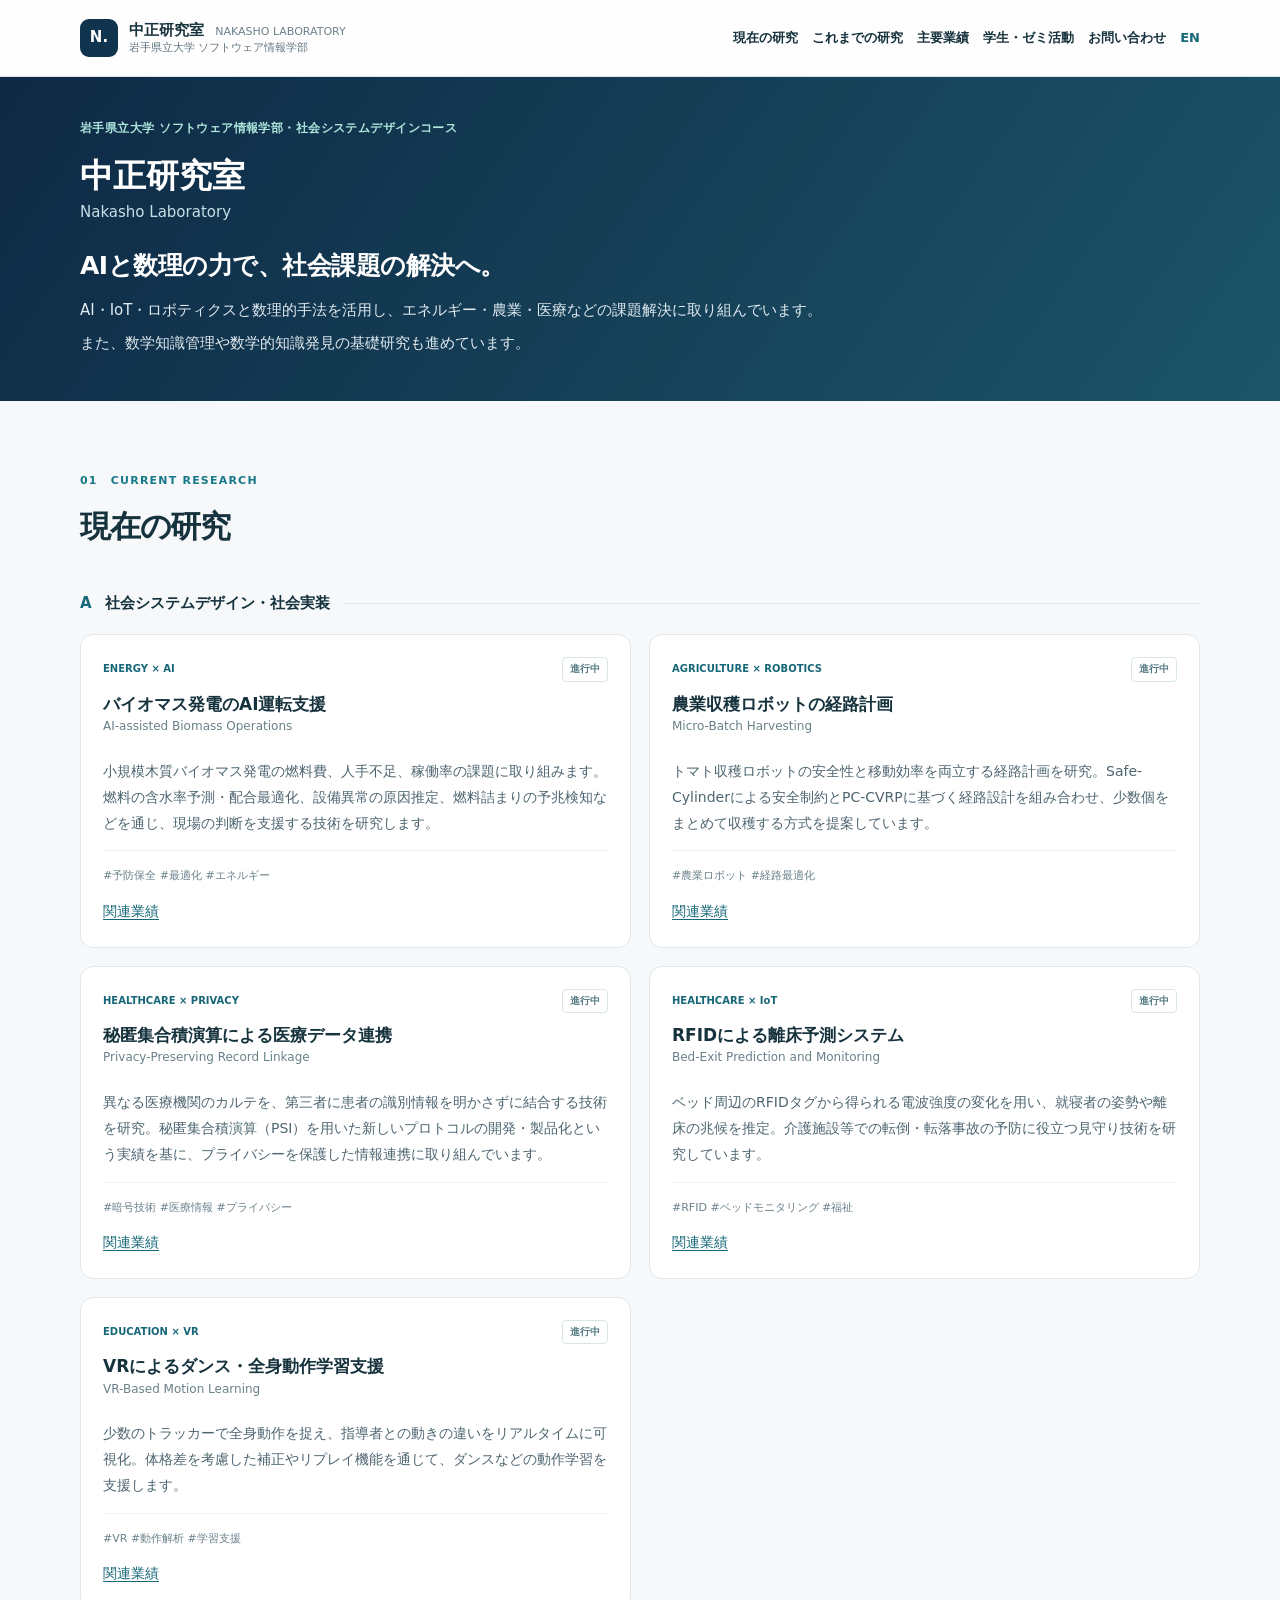
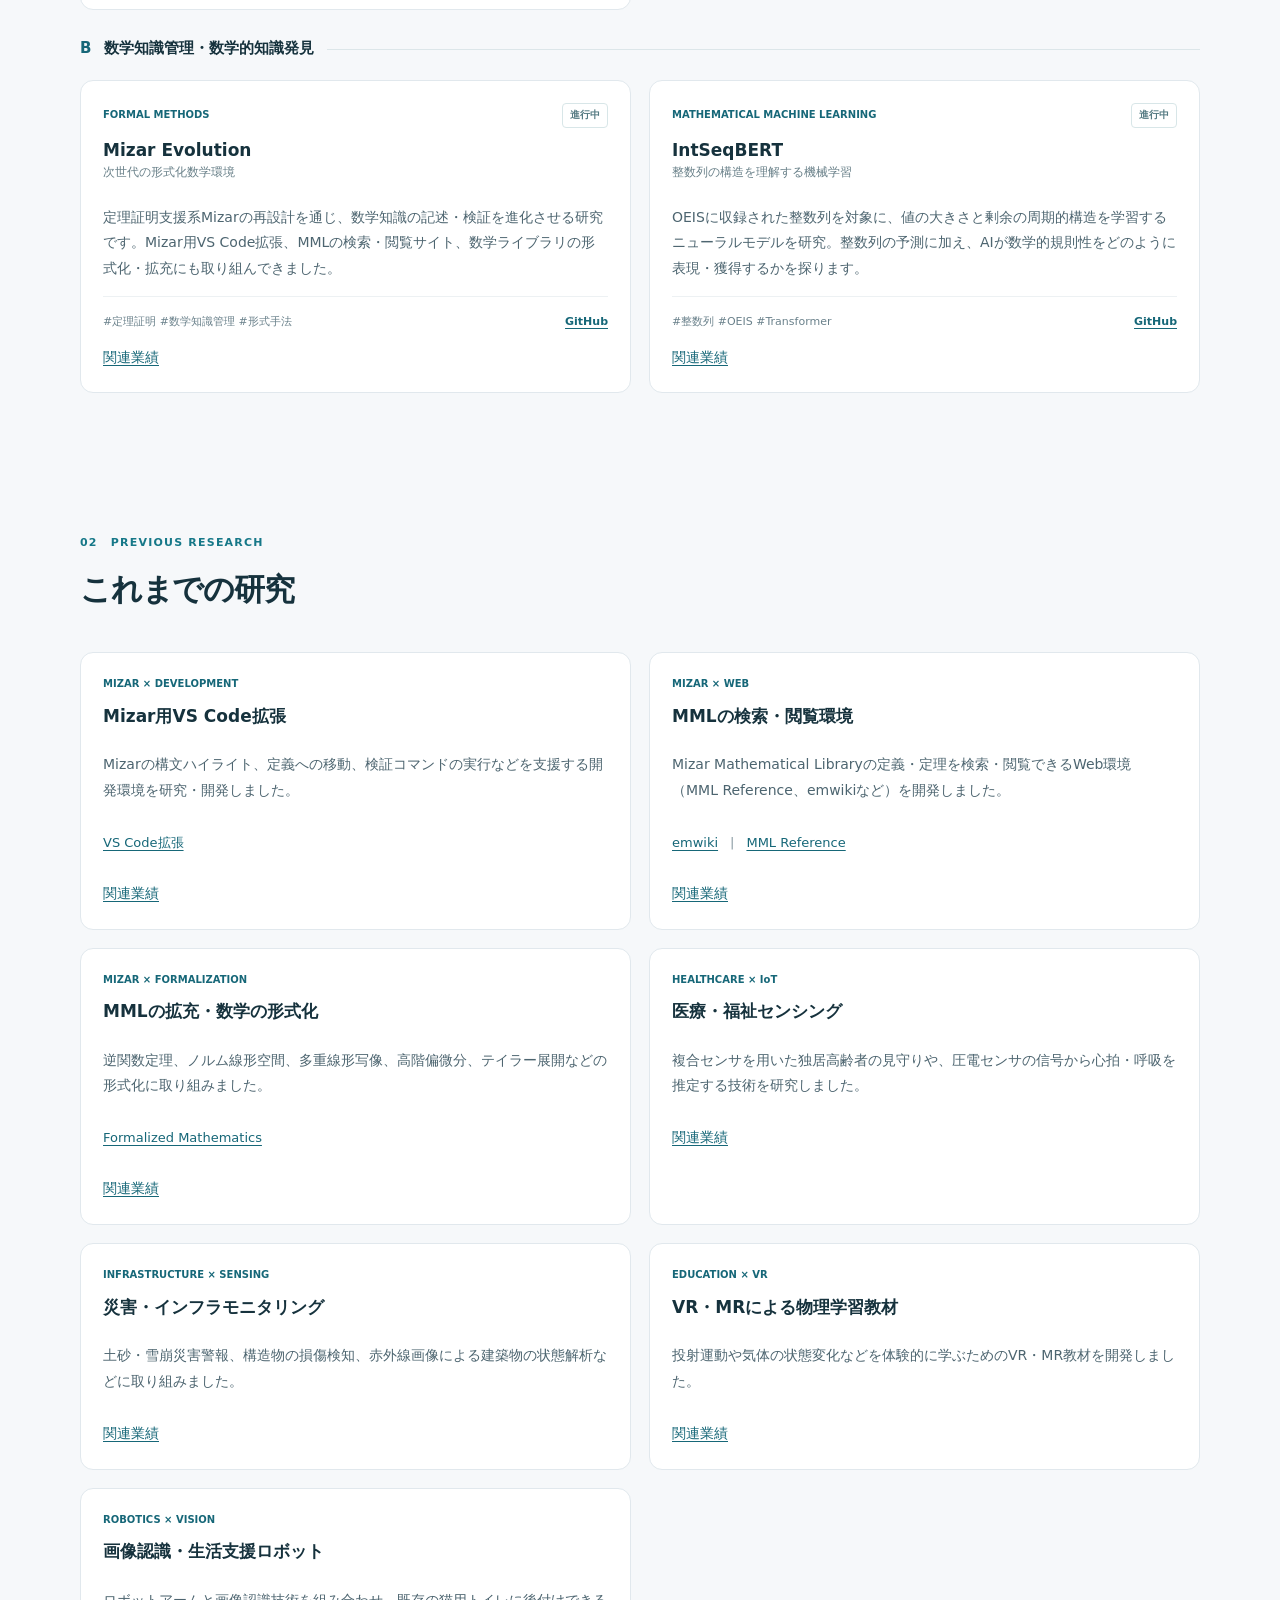
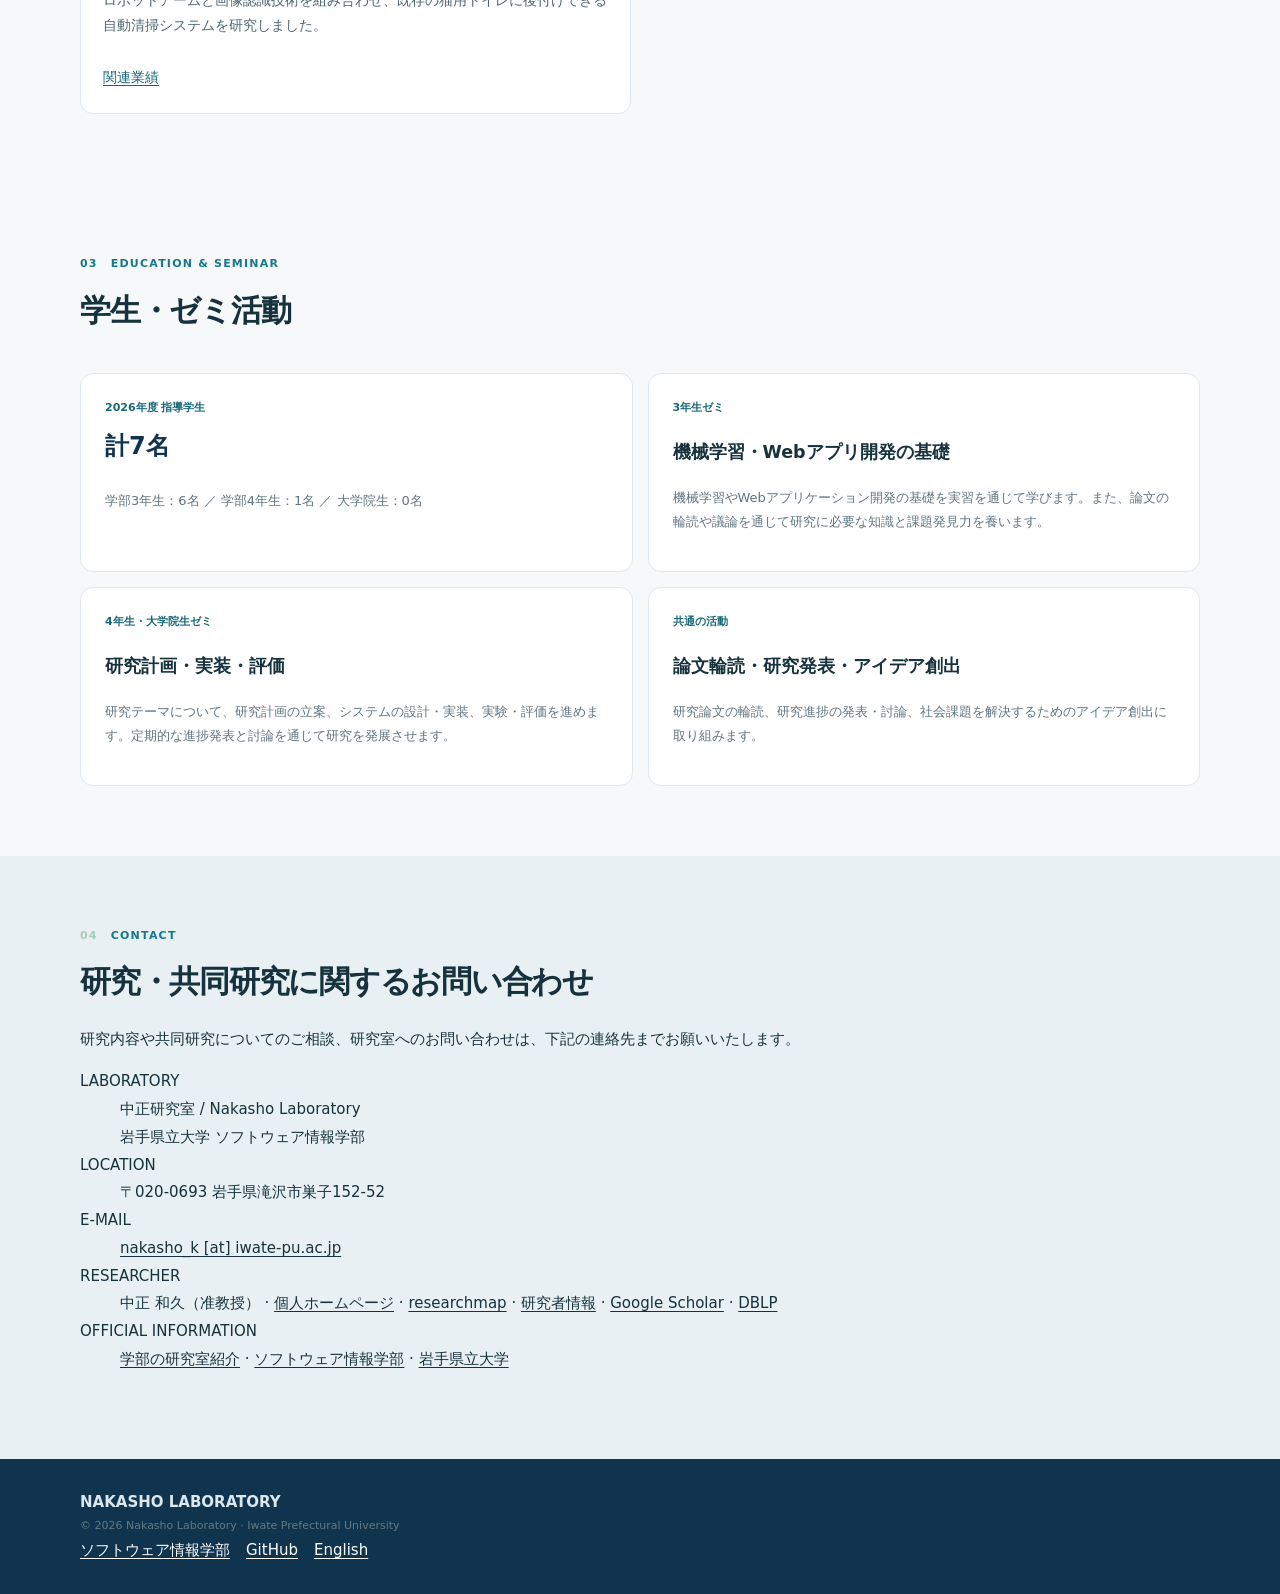
==== commit 7a588a4a: "content: add researcher profiles and university homepage links" ====
--- a/index.html
+++ b/index.html
@@ -61,7 +61,7 @@
 <section aria-labelledby="seminar-title" class="section" id="seminar"><div class="container"><div class="section-head"><div><div class="section-eyebrow"><span class="section-num">03</span> EDUCATION &amp; SEMINAR</div><h2 class="section-title" id="seminar-title">学生・ゼミ活動</h2></div></div><div class="outcome-grid"><div class="outcome-card"><div class="outcome-label">2026年度 指導学生</div><div class="outcome-value outcome-text">計7名</div><p>学部3年生：6名 ／ 学部4年生：1名 ／ 大学院生：0名</p></div><div class="outcome-card"><div class="outcome-label">3年生ゼミ</div><h3>機械学習・Webアプリ開発の基礎</h3><p>機械学習やWebアプリケーション開発の基礎を実習を通じて学びます。また、論文の輪読や議論を通じて研究に必要な知識と課題発見力を養います。</p></div><div class="outcome-card"><div class="outcome-label">4年生・大学院生ゼミ</div><h3>研究計画・実装・評価</h3><p>研究テーマについて、研究計画の立案、システムの設計・実装、実験・評価を進めます。定期的な進捗発表と討論を通じて研究を発展させます。</p></div><div class="outcome-card"><div class="outcome-label">共通の活動</div><h3>論文輪読・研究発表・アイデア創出</h3><p>研究論文の輪読、研究進捗の発表・討論、社会課題を解決するためのアイデア創出に取り組みます。</p></div></div></div></section>
 <section aria-labelledby="contact-title" class="section contact" id="contact">
 <div class="container contact-inner"><div><div class="section-eyebrow"><span class="section-num" style="color:#a1cebc">04</span> CONTACT</div><h2 class="section-title" id="contact-title">研究・共同研究に関するお問い合わせ</h2><p>研究内容や共同研究についてのご相談、研究室へのお問い合わせは、下記の連絡先までお願いいたします。</p></div>
-<dl class="contact-info"><dt>LABORATORY</dt><dd>中正研究室 / Nakasho Laboratory<br/>岩手県立大学 ソフトウェア情報学部</dd><dt>LOCATION</dt><dd>〒020-0693 岩手県滝沢市巣子152-52</dd><dt>E-MAIL</dt><dd><a href="mailto:nakasho_k@iwate-pu.ac.jp">nakasho_k [at] iwate-pu.ac.jp</a></dd><dt>RESEARCHER</dt><dd>中正 和久（准教授） · <a href="https://researchmap.jp/kazuhisa.nakasho" rel="noopener noreferrer" target="_blank">researchmap</a> · <a href="https://souran.iwate-pu.ac.jp/html/200000623_ja.html" rel="noopener noreferrer" target="_blank">研究者情報</a></dd><dt>OFFICIAL INFORMATION</dt><dd><a href="https://www.soft.iwate-pu.ac.jp/labo/%E4%B8%AD%E6%AD%A3%E7%A0%94%E7%A9%B6%E5%AE%A4%E3%80%80%E4%B8%AD%E6%AD%A3-%E5%92%8C%E4%B9%85%E3%80%80%E3%81%AA%E3%81%8B%E3%81%97%E3%82%87%E3%81%86%E3%80%80%E3%81%8B%E3%81%9A%E3%81%B2%E3%81%95/" rel="noopener noreferrer" target="_blank">学部の研究室紹介</a></dd></dl>
+<dl class="contact-info"><dt>LABORATORY</dt><dd>中正研究室 / Nakasho Laboratory<br/>岩手県立大学 ソフトウェア情報学部</dd><dt>LOCATION</dt><dd>〒020-0693 岩手県滝沢市巣子152-52</dd><dt>E-MAIL</dt><dd><a href="mailto:nakasho_k@iwate-pu.ac.jp">nakasho_k [at] iwate-pu.ac.jp</a></dd><dt>RESEARCHER</dt><dd>中正 和久（准教授） · <a href="https://aabaa.github.io/kazuhisa.nakasho/" rel="noopener noreferrer" target="_blank">個人ホームページ</a> · <a href="https://researchmap.jp/kazuhisa.nakasho" rel="noopener noreferrer" target="_blank">researchmap</a> · <a href="https://souran.iwate-pu.ac.jp/html/200000623_ja.html" rel="noopener noreferrer" target="_blank">研究者情報</a> · <a href="https://scholar.google.com/scholar?q=author%3A%22Kazuhisa+Nakasho%22" rel="noopener noreferrer" target="_blank">Google Scholar</a> · <a href="https://dblp.org/pers/hd/n/Nakasho:Kazuhisa" rel="noopener noreferrer" target="_blank">DBLP</a></dd><dt>OFFICIAL INFORMATION</dt><dd><a href="https://www.soft.iwate-pu.ac.jp/labo/%E4%B8%AD%E6%AD%A3%E7%A0%94%E7%A9%B6%E5%AE%A4%E3%80%80%E4%B8%AD%E6%AD%A3-%E5%92%8C%E4%B9%85%E3%80%80%E3%81%AA%E3%81%8B%E3%81%97%E3%82%87%E3%81%86%E3%80%80%E3%81%8B%E3%81%9A%E3%81%B2%E3%81%95/" rel="noopener noreferrer" target="_blank">学部の研究室紹介</a> · <a href="https://www.soft.iwate-pu.ac.jp/" rel="noopener noreferrer" target="_blank">ソフトウェア情報学部</a> · <a href="https://www.iwate-pu.ac.jp/" rel="noopener noreferrer" target="_blank">岩手県立大学</a></dd></dl>
 </div>
 </section>
 </main>
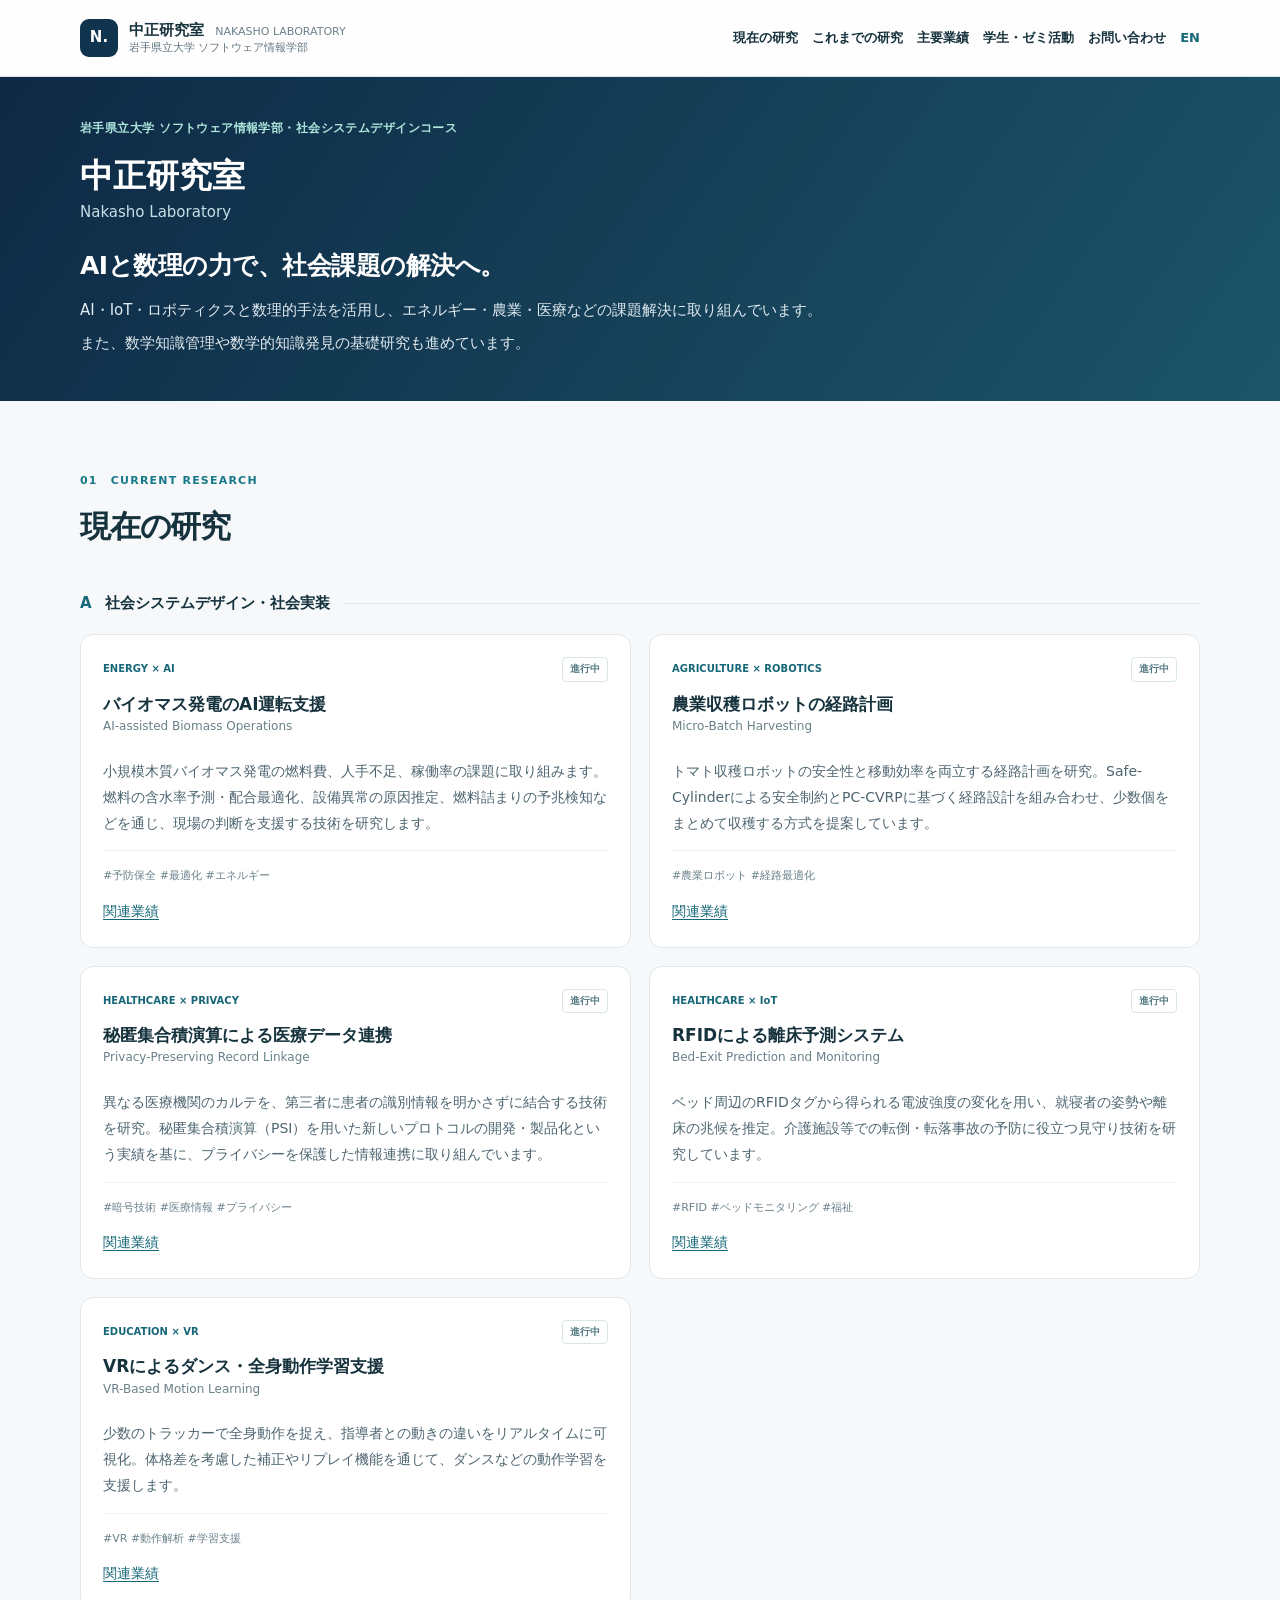
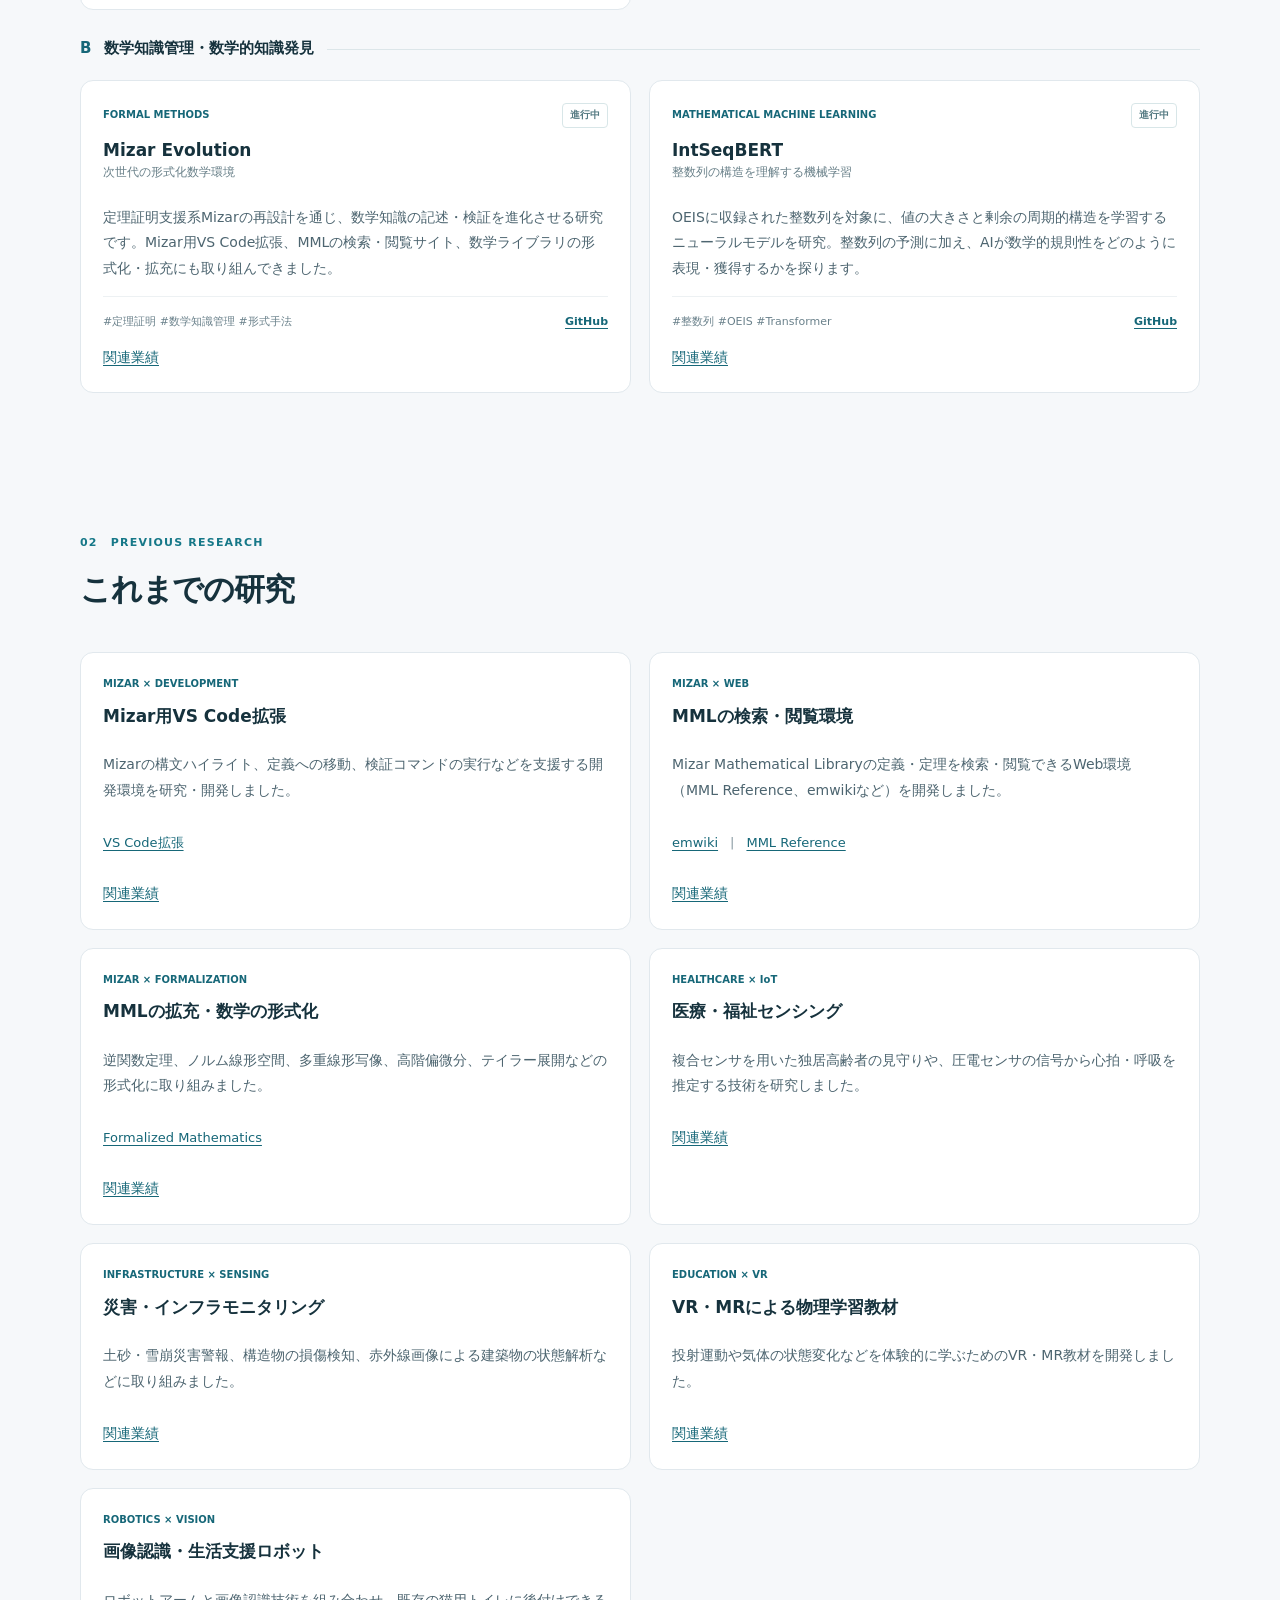
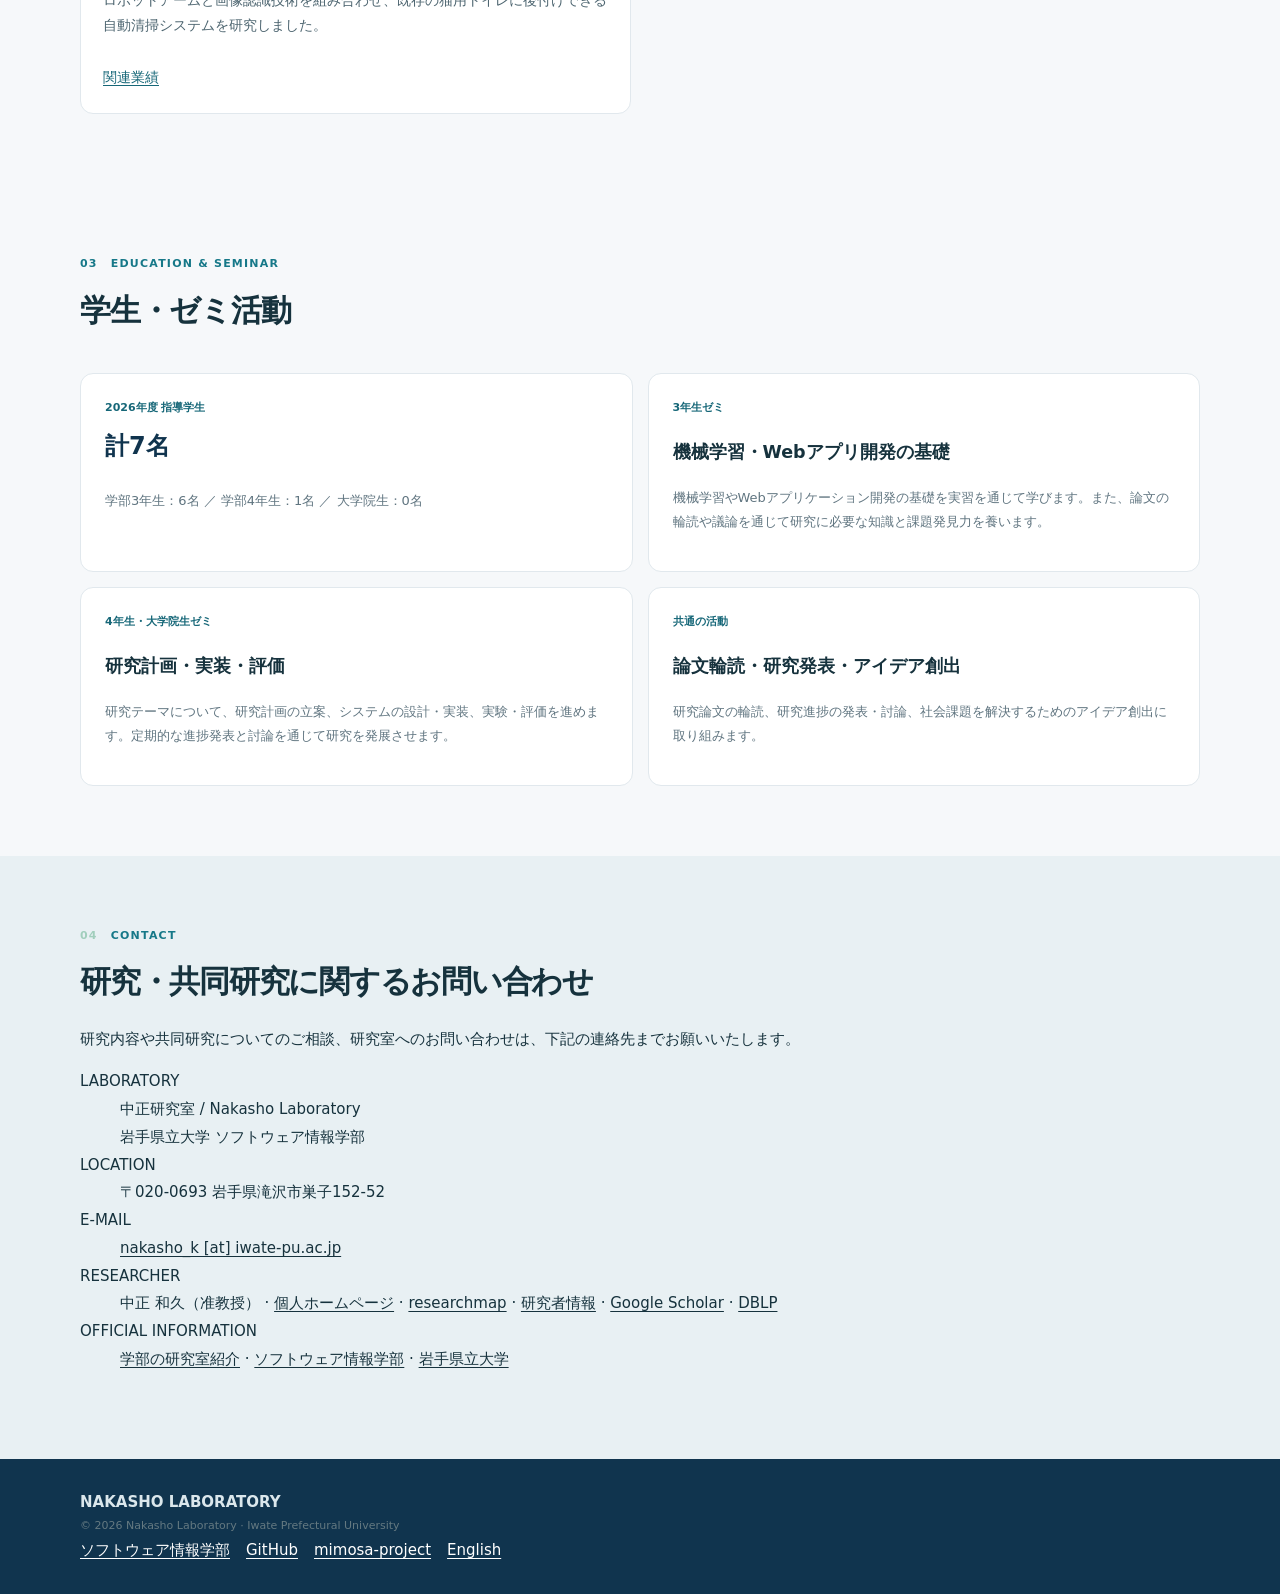
==== commit 556aae9f: "final polish: researcher links, English contact, and direct publication links" ====
--- a/index.html
+++ b/index.html
@@ -61,10 +61,10 @@
 <section aria-labelledby="seminar-title" class="section" id="seminar"><div class="container"><div class="section-head"><div><div class="section-eyebrow"><span class="section-num">03</span> EDUCATION &amp; SEMINAR</div><h2 class="section-title" id="seminar-title">学生・ゼミ活動</h2></div></div><div class="outcome-grid"><div class="outcome-card"><div class="outcome-label">2026年度 指導学生</div><div class="outcome-value outcome-text">計7名</div><p>学部3年生：6名 ／ 学部4年生：1名 ／ 大学院生：0名</p></div><div class="outcome-card"><div class="outcome-label">3年生ゼミ</div><h3>機械学習・Webアプリ開発の基礎</h3><p>機械学習やWebアプリケーション開発の基礎を実習を通じて学びます。また、論文の輪読や議論を通じて研究に必要な知識と課題発見力を養います。</p></div><div class="outcome-card"><div class="outcome-label">4年生・大学院生ゼミ</div><h3>研究計画・実装・評価</h3><p>研究テーマについて、研究計画の立案、システムの設計・実装、実験・評価を進めます。定期的な進捗発表と討論を通じて研究を発展させます。</p></div><div class="outcome-card"><div class="outcome-label">共通の活動</div><h3>論文輪読・研究発表・アイデア創出</h3><p>研究論文の輪読、研究進捗の発表・討論、社会課題を解決するためのアイデア創出に取り組みます。</p></div></div></div></section>
 <section aria-labelledby="contact-title" class="section contact" id="contact">
 <div class="container contact-inner"><div><div class="section-eyebrow"><span class="section-num" style="color:#a1cebc">04</span> CONTACT</div><h2 class="section-title" id="contact-title">研究・共同研究に関するお問い合わせ</h2><p>研究内容や共同研究についてのご相談、研究室へのお問い合わせは、下記の連絡先までお願いいたします。</p></div>
-<dl class="contact-info"><dt>LABORATORY</dt><dd>中正研究室 / Nakasho Laboratory<br/>岩手県立大学 ソフトウェア情報学部</dd><dt>LOCATION</dt><dd>〒020-0693 岩手県滝沢市巣子152-52</dd><dt>E-MAIL</dt><dd><a href="mailto:nakasho_k@iwate-pu.ac.jp">nakasho_k [at] iwate-pu.ac.jp</a></dd><dt>RESEARCHER</dt><dd>中正 和久（准教授） · <a href="https://aabaa.github.io/kazuhisa.nakasho/" rel="noopener noreferrer" target="_blank">個人ホームページ</a> · <a href="https://researchmap.jp/kazuhisa.nakasho" rel="noopener noreferrer" target="_blank">researchmap</a> · <a href="https://souran.iwate-pu.ac.jp/html/200000623_ja.html" rel="noopener noreferrer" target="_blank">研究者情報</a> · <a href="https://scholar.google.com/scholar?q=author%3A%22Kazuhisa+Nakasho%22" rel="noopener noreferrer" target="_blank">Google Scholar</a> · <a href="https://dblp.org/pers/hd/n/Nakasho:Kazuhisa" rel="noopener noreferrer" target="_blank">DBLP</a></dd><dt>OFFICIAL INFORMATION</dt><dd><a href="https://www.soft.iwate-pu.ac.jp/labo/%E4%B8%AD%E6%AD%A3%E7%A0%94%E7%A9%B6%E5%AE%A4%E3%80%80%E4%B8%AD%E6%AD%A3-%E5%92%8C%E4%B9%85%E3%80%80%E3%81%AA%E3%81%8B%E3%81%97%E3%82%87%E3%81%86%E3%80%80%E3%81%8B%E3%81%9A%E3%81%B2%E3%81%95/" rel="noopener noreferrer" target="_blank">学部の研究室紹介</a> · <a href="https://www.soft.iwate-pu.ac.jp/" rel="noopener noreferrer" target="_blank">ソフトウェア情報学部</a> · <a href="https://www.iwate-pu.ac.jp/" rel="noopener noreferrer" target="_blank">岩手県立大学</a></dd></dl>
+<dl class="contact-info"><dt>LABORATORY</dt><dd>中正研究室 / Nakasho Laboratory<br/>岩手県立大学 ソフトウェア情報学部</dd><dt>LOCATION</dt><dd>〒020-0693 岩手県滝沢市巣子152-52</dd><dt>E-MAIL</dt><dd><a href="mailto:nakasho_k@iwate-pu.ac.jp">nakasho_k [at] iwate-pu.ac.jp</a></dd><dt>RESEARCHER</dt><dd>中正 和久（准教授） · <a href="https://aabaa.github.io/kazuhisa.nakasho/" rel="noopener noreferrer" target="_blank">個人ホームページ</a> · <a href="https://researchmap.jp/kazuhisa.nakasho" rel="noopener noreferrer" target="_blank">researchmap</a> · <a href="https://souran.iwate-pu.ac.jp/html/200000623_ja.html" rel="noopener noreferrer" target="_blank">研究者情報</a> · <a href="https://scholar.google.com/citations?user=jwfd8xcAAAAJ&amp;hl=ja&amp;oi=ao" rel="noopener noreferrer" target="_blank">Google Scholar</a> · <a href="https://dblp.org/pers/hd/n/Nakasho:Kazuhisa" rel="noopener noreferrer" target="_blank">DBLP</a></dd><dt>OFFICIAL INFORMATION</dt><dd><a href="https://www.soft.iwate-pu.ac.jp/labo/%E4%B8%AD%E6%AD%A3%E7%A0%94%E7%A9%B6%E5%AE%A4%E3%80%80%E4%B8%AD%E6%AD%A3-%E5%92%8C%E4%B9%85%E3%80%80%E3%81%AA%E3%81%8B%E3%81%97%E3%82%87%E3%81%86%E3%80%80%E3%81%8B%E3%81%9A%E3%81%B2%E3%81%95/" rel="noopener noreferrer" target="_blank">学部の研究室紹介</a> · <a href="https://www.soft.iwate-pu.ac.jp/" rel="noopener noreferrer" target="_blank">ソフトウェア情報学部</a> · <a href="https://www.iwate-pu.ac.jp/" rel="noopener noreferrer" target="_blank">岩手県立大学</a></dd></dl>
 </div>
 </section>
 </main>
-<footer><div class="container footer-inner"><div><div class="footer-brand">NAKASHO LABORATORY</div><div class="footer-note">© 2026 Nakasho Laboratory · Iwate Prefectural University</div></div><div class="footer-links"><a href="https://www.soft.iwate-pu.ac.jp/" rel="noopener noreferrer" target="_blank">ソフトウェア情報学部</a><a href="https://github.com/aabaa" rel="noopener noreferrer" target="_blank">GitHub</a><a href="en/" lang="en">English</a></div></div></footer>
+<footer><div class="container footer-inner"><div><div class="footer-brand">NAKASHO LABORATORY</div><div class="footer-note">© 2026 Nakasho Laboratory · Iwate Prefectural University</div></div><div class="footer-links"><a href="https://www.soft.iwate-pu.ac.jp/" rel="noopener noreferrer" target="_blank">ソフトウェア情報学部</a><a href="https://github.com/aabaa" rel="noopener noreferrer" target="_blank">GitHub</a><a href="https://github.com/mimosa-project" rel="noopener noreferrer" target="_blank">mimosa-project</a><a href="en/" lang="en">English</a></div></div></footer>
 </body>
 </html>
